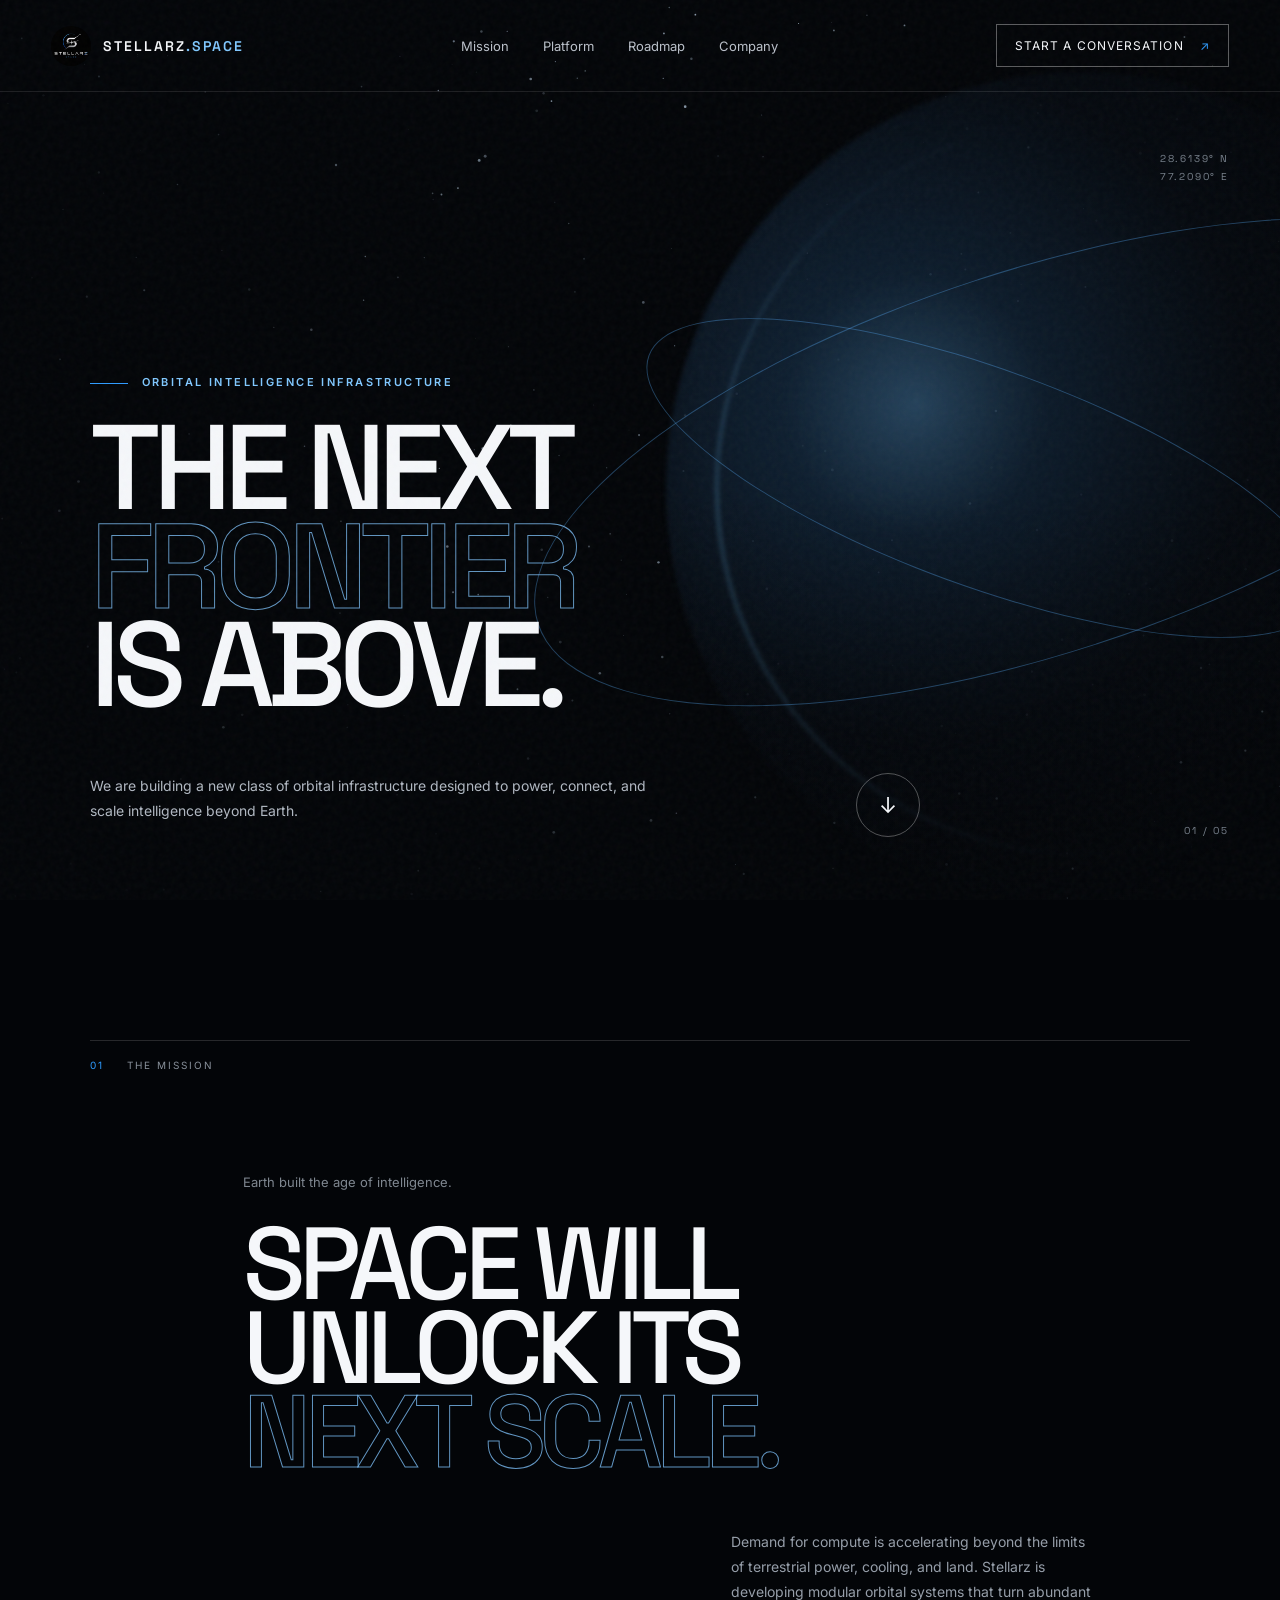
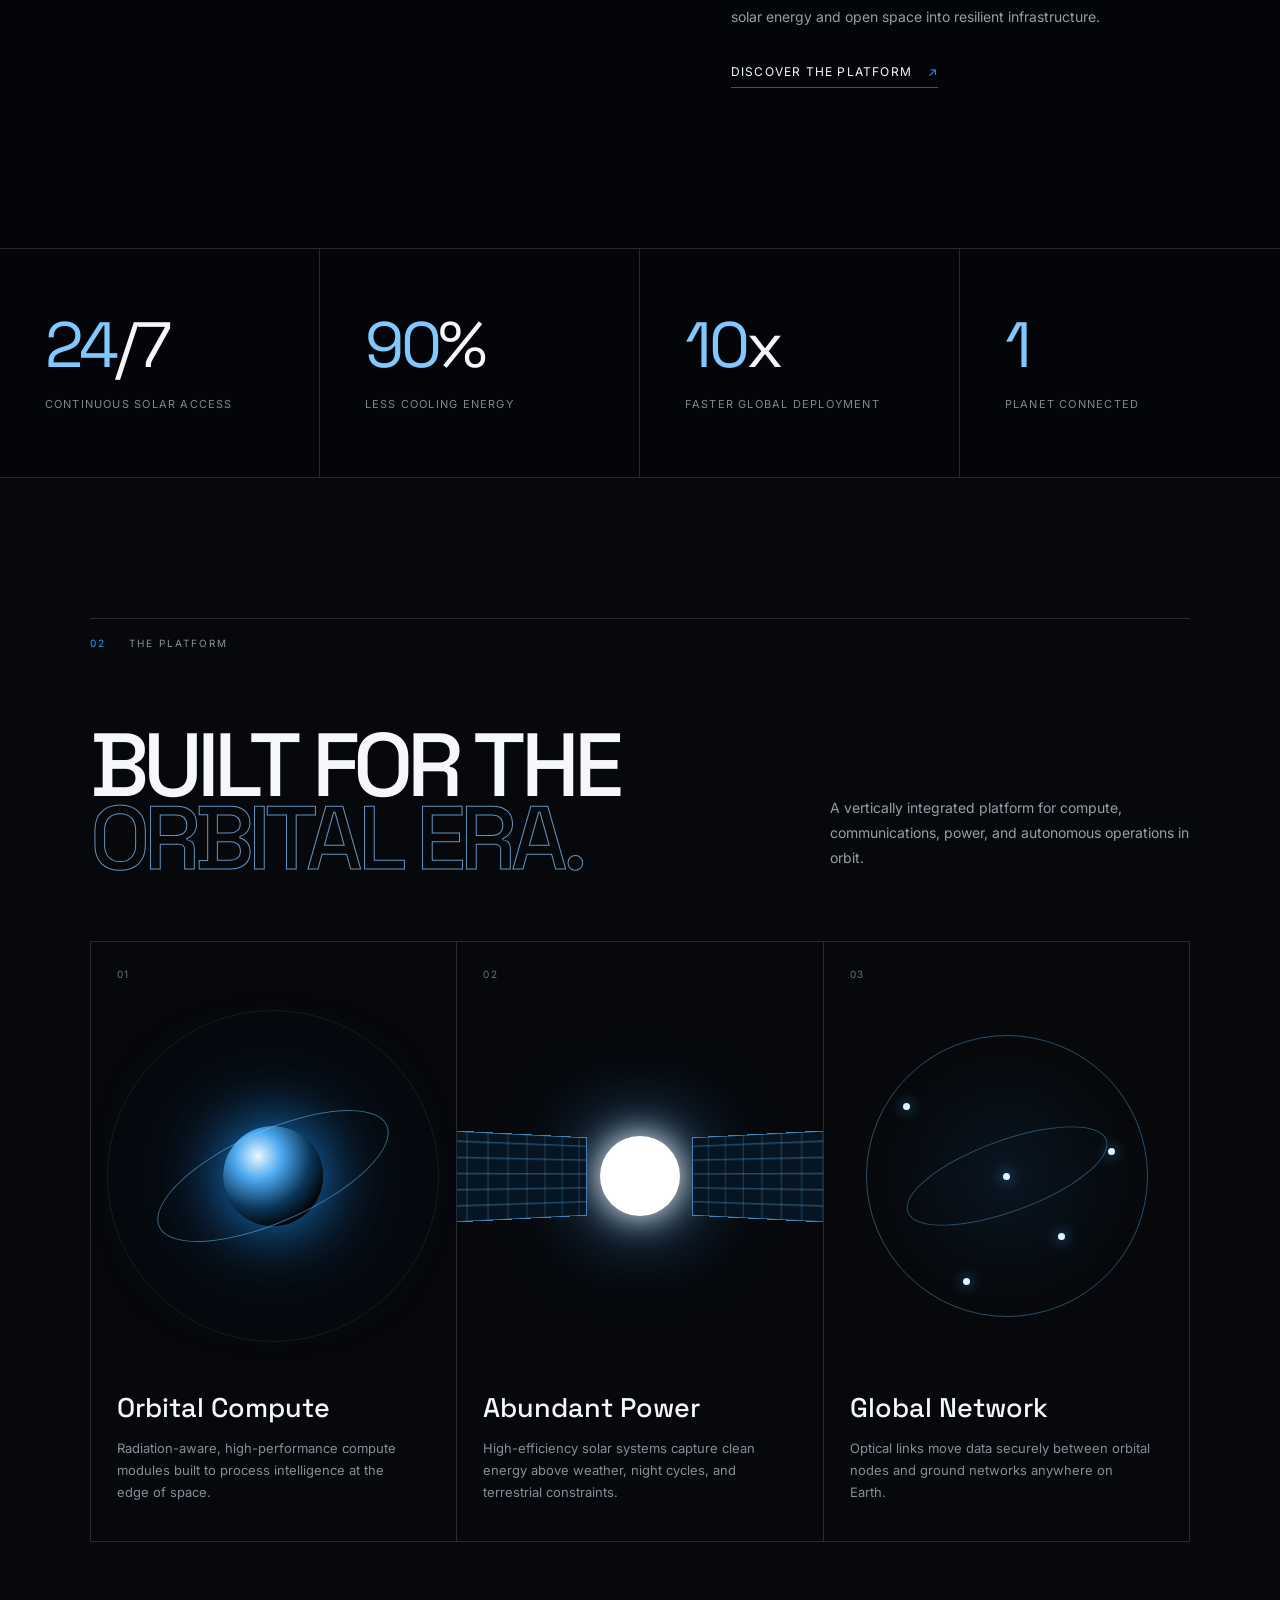
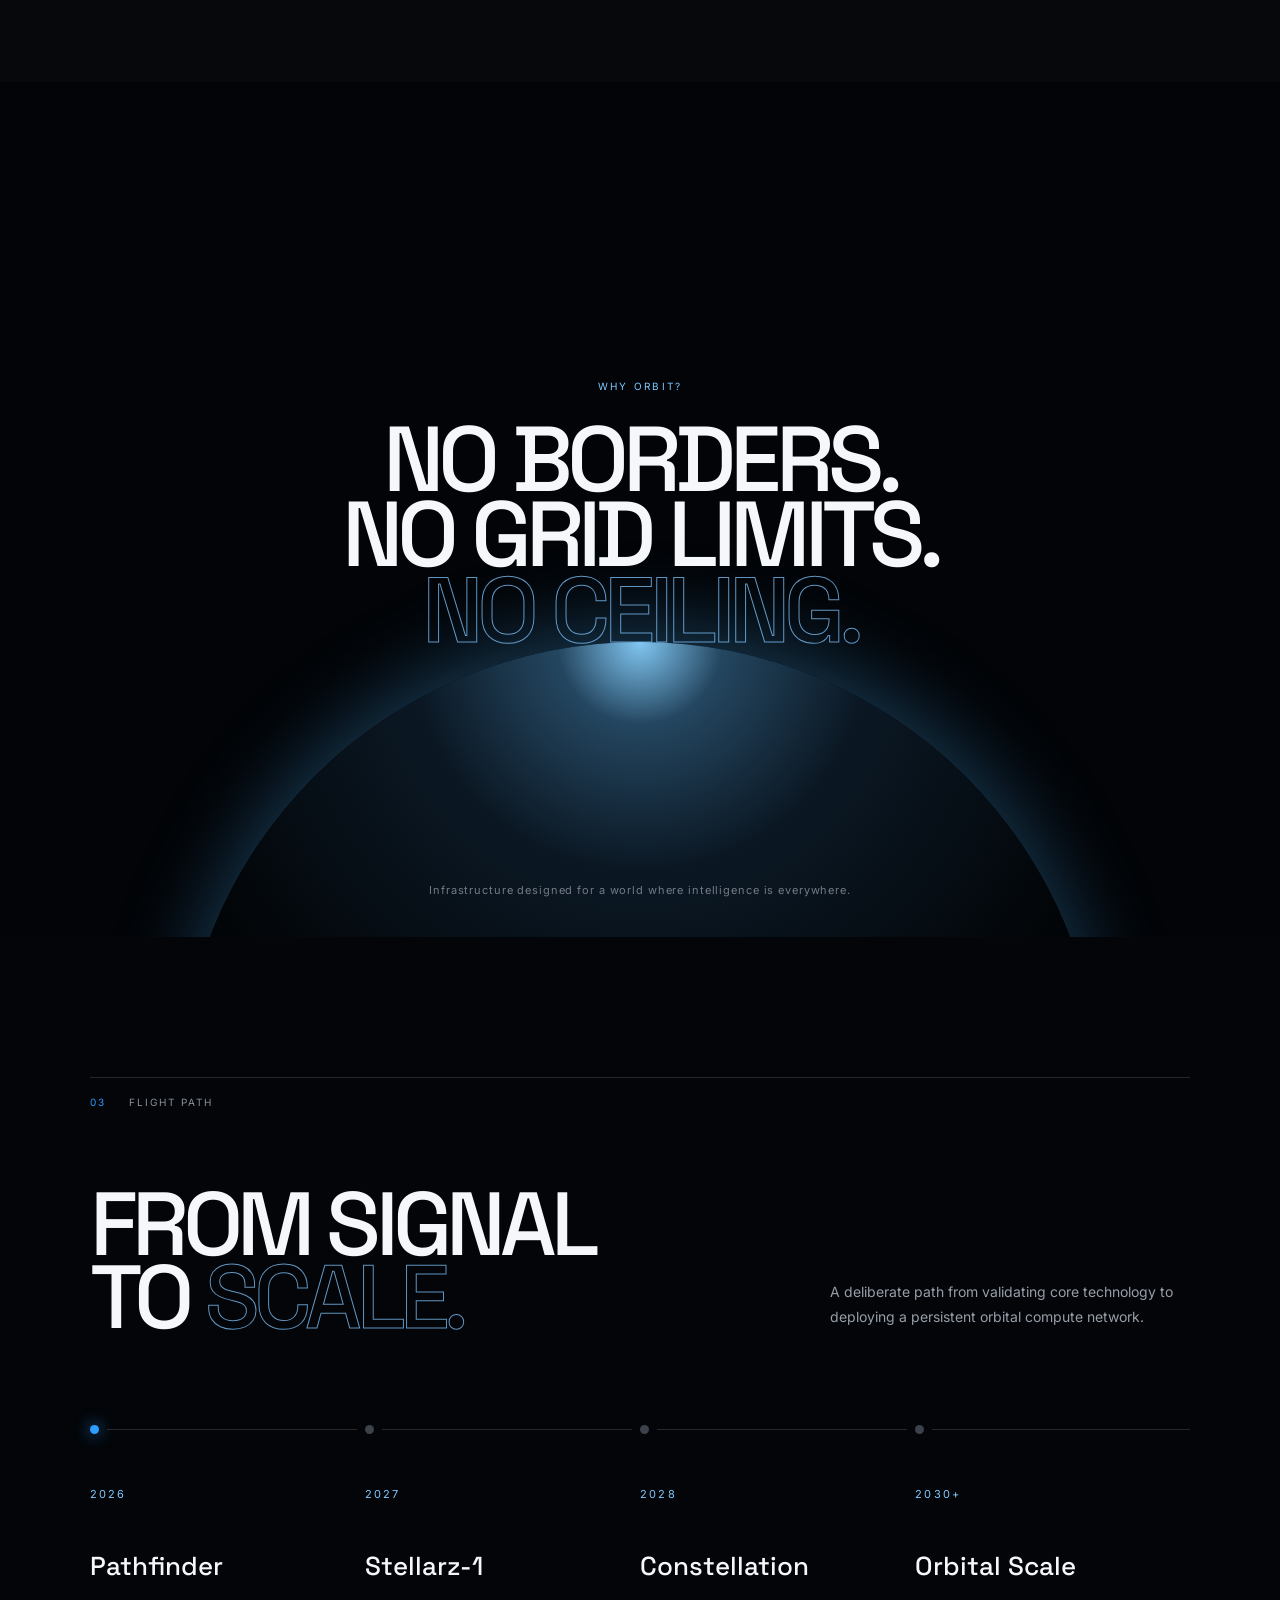
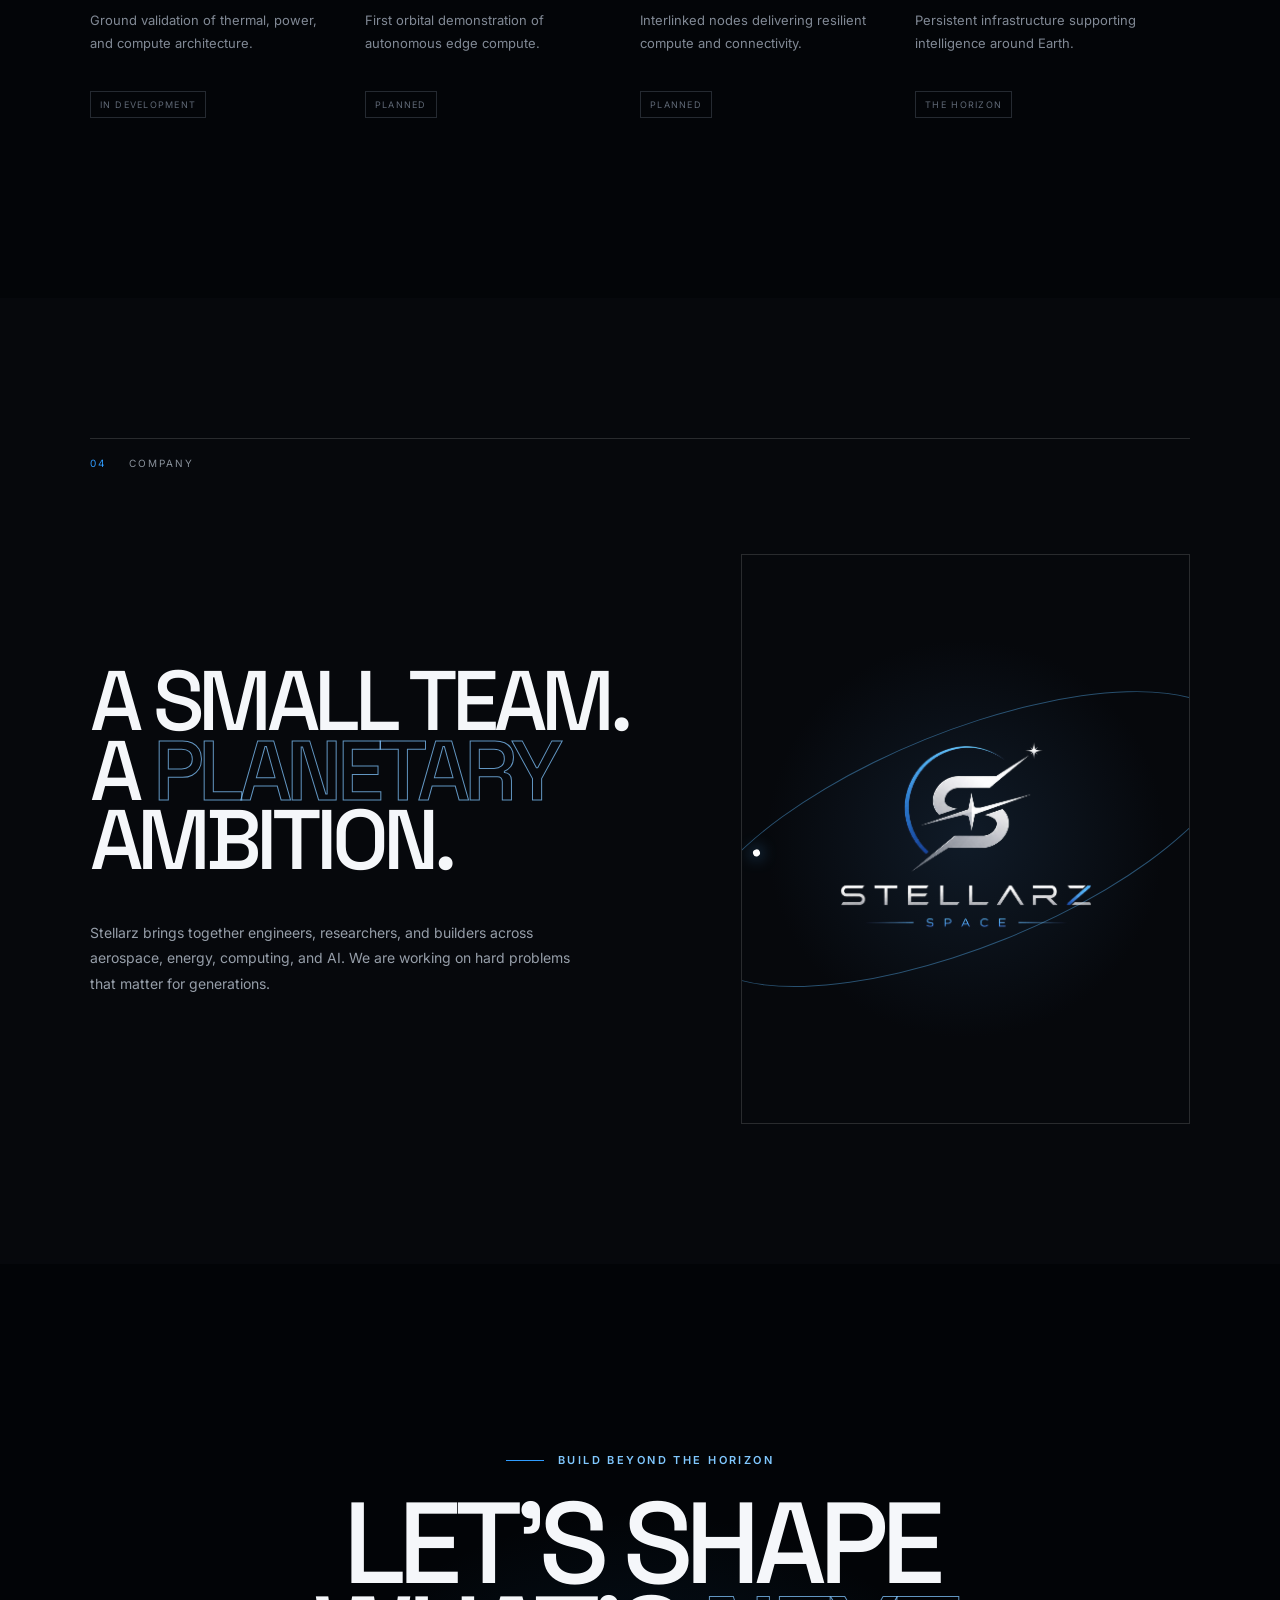
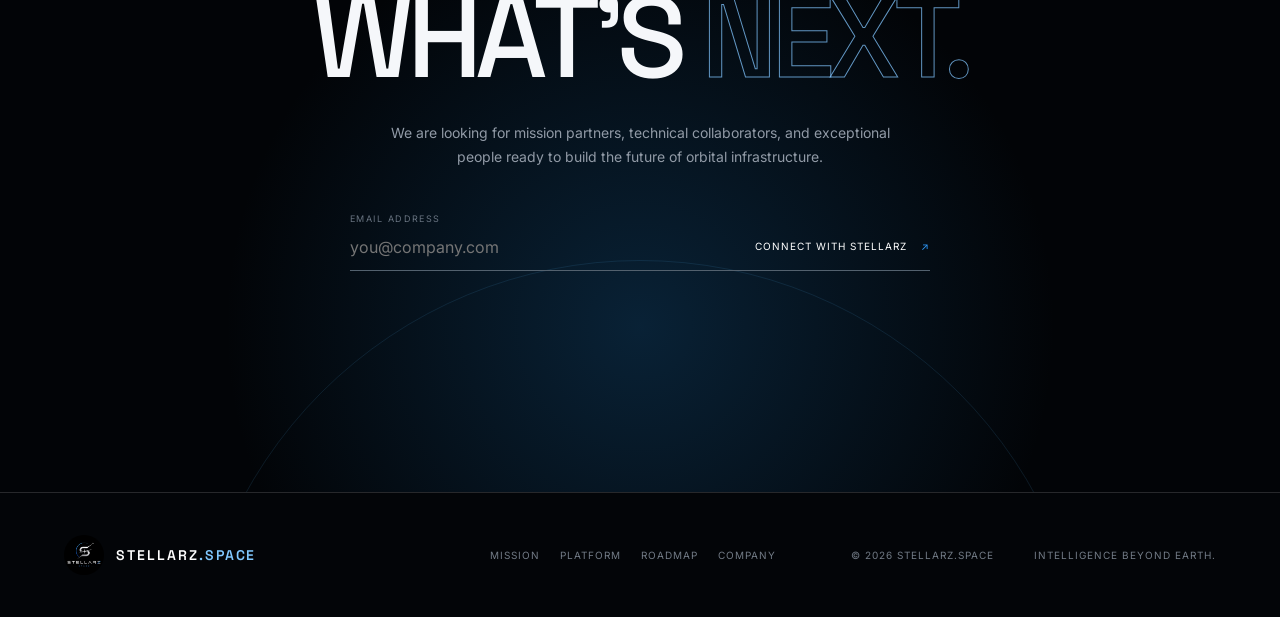
==== index.html @ db245499 "First Commit First Commit" ====
<!DOCTYPE html>
<html lang="en">
<head>
  <meta charset="UTF-8">
  <meta name="viewport" content="width=device-width, initial-scale=1.0">
  <meta name="description" content="Stellarz.space is building intelligent infrastructure beyond Earth.">
  <title>Stellarz.space | Intelligence Beyond Earth</title>
  <link rel="preconnect" href="https://fonts.googleapis.com">
  <link rel="preconnect" href="https://fonts.gstatic.com" crossorigin>
  <link href="https://fonts.googleapis.com/css2?family=Inter:wght@400;500;600&family=Space+Grotesk:wght@400;500;600;700&display=swap" rel="stylesheet">
  <link rel="stylesheet" href="styles.css">
</head>
<body>
  <div class="noise"></div>
  <header class="site-header">
    <a class="brand" href="#top" aria-label="Stellarz.space home">
      <img src="assets/stellarz-logo.png" alt="">
      <span>STELLARZ<span class="brand-dot">.SPACE</span></span>
    </a>
    <nav class="desktop-nav" aria-label="Primary navigation">
      <a href="#mission">Mission</a>
      <a href="#platform">Platform</a>
      <a href="#roadmap">Roadmap</a>
      <a href="#company">Company</a>
    </nav>
    <a class="nav-cta" href="#contact">Start a conversation <span>↗</span></a>
    <button class="menu-toggle" type="button" aria-expanded="false" aria-controls="mobile-nav">
      <span></span><span></span>
      <span class="sr-only">Open menu</span>
    </button>
    <nav class="mobile-nav" id="mobile-nav" aria-label="Mobile navigation">
      <a href="#mission">Mission</a>
      <a href="#platform">Platform</a>
      <a href="#roadmap">Roadmap</a>
      <a href="#company">Company</a>
      <a href="#contact">Start a conversation</a>
    </nav>
  </header>

  <main id="top">
    <section class="hero">
      <canvas id="starfield" aria-hidden="true"></canvas>
      <div class="orbit orbit-one"></div>
      <div class="orbit orbit-two"></div>
      <div class="hero-glow"></div>
      <div class="hero-content">
        <p class="eyebrow reveal">Orbital intelligence infrastructure</p>
        <h1 class="reveal">THE NEXT<br><span>FRONTIER</span><br>IS ABOVE.</h1>
        <div class="hero-bottom reveal">
          <p>We are building a new class of orbital infrastructure designed to power, connect, and scale intelligence beyond Earth.</p>
          <a class="circle-link" href="#mission" aria-label="Explore our mission"><span>↓</span></a>
        </div>
      </div>
      <div class="hero-index">01 / 05</div>
      <div class="hero-coordinate">28.6139° N<br>77.2090° E</div>
    </section>

    <section class="manifesto section" id="mission">
      <div class="section-label reveal"><span>01</span> The mission</div>
      <div class="manifesto-copy">
        <p class="lead reveal">Earth built the age of intelligence.</p>
        <h2 class="reveal">SPACE WILL<br>UNLOCK ITS<br><span>NEXT SCALE.</span></h2>
        <div class="manifesto-detail reveal">
          <p>Demand for compute is accelerating beyond the limits of terrestrial power, cooling, and land. Stellarz is developing modular orbital systems that turn abundant solar energy and open space into resilient infrastructure.</p>
          <a class="text-link" href="#platform">Discover the platform <span>↗</span></a>
        </div>
      </div>
    </section>

    <section class="stats">
      <div class="stat reveal">
        <strong><span data-count="24">0</span>/7</strong>
        <p>Continuous solar access</p>
      </div>
      <div class="stat reveal">
        <strong><span data-count="90">0</span>%</strong>
        <p>Less cooling energy</p>
      </div>
      <div class="stat reveal">
        <strong><span data-count="10">0</span>x</strong>
        <p>Faster global deployment</p>
      </div>
      <div class="stat reveal">
        <strong><span data-count="1">0</span></strong>
        <p>Planet connected</p>
      </div>
    </section>

    <section class="platform section" id="platform">
      <div class="section-label reveal"><span>02</span> The platform</div>
      <div class="section-heading">
        <h2 class="reveal">BUILT FOR THE<br><span>ORBITAL ERA.</span></h2>
        <p class="reveal">A vertically integrated platform for compute, communications, power, and autonomous operations in orbit.</p>
      </div>
      <div class="capability-grid">
        <article class="capability-card reveal">
          <div class="card-number">01</div>
          <div class="card-visual visual-compute">
            <div class="core"></div>
            <div class="core-ring"></div>
          </div>
          <h3>Orbital Compute</h3>
          <p>Radiation-aware, high-performance compute modules built to process intelligence at the edge of space.</p>
        </article>
        <article class="capability-card reveal">
          <div class="card-number">02</div>
          <div class="card-visual visual-power">
            <div class="sun"></div>
            <div class="panel panel-one"></div>
            <div class="panel panel-two"></div>
          </div>
          <h3>Abundant Power</h3>
          <p>High-efficiency solar systems capture clean energy above weather, night cycles, and terrestrial constraints.</p>
        </article>
        <article class="capability-card reveal">
          <div class="card-number">03</div>
          <div class="card-visual visual-network">
            <span></span><span></span><span></span><span></span><span></span>
          </div>
          <h3>Global Network</h3>
          <p>Optical links move data securely between orbital nodes and ground networks anywhere on Earth.</p>
        </article>
      </div>
    </section>

    <section class="statement">
      <div class="earth"></div>
      <div class="statement-content reveal">
        <p>Why orbit?</p>
        <h2>NO BORDERS.<br>NO GRID LIMITS.<br><span>NO CEILING.</span></h2>
      </div>
      <div class="statement-note reveal">Infrastructure designed for a world where intelligence is everywhere.</div>
    </section>

    <section class="roadmap section" id="roadmap">
      <div class="section-label reveal"><span>03</span> Flight path</div>
      <div class="section-heading">
        <h2 class="reveal">FROM SIGNAL<br>TO <span>SCALE.</span></h2>
        <p class="reveal">A deliberate path from validating core technology to deploying a persistent orbital compute network.</p>
      </div>
      <div class="timeline">
        <article class="milestone complete reveal">
          <div class="timeline-dot"></div>
          <p class="year">2026</p>
          <h3>Pathfinder</h3>
          <p>Ground validation of thermal, power, and compute architecture.</p>
          <span class="status">In development</span>
        </article>
        <article class="milestone reveal">
          <div class="timeline-dot"></div>
          <p class="year">2027</p>
          <h3>Stellarz-1</h3>
          <p>First orbital demonstration of autonomous edge compute.</p>
          <span class="status">Planned</span>
        </article>
        <article class="milestone reveal">
          <div class="timeline-dot"></div>
          <p class="year">2028</p>
          <h3>Constellation</h3>
          <p>Interlinked nodes delivering resilient compute and connectivity.</p>
          <span class="status">Planned</span>
        </article>
        <article class="milestone reveal">
          <div class="timeline-dot"></div>
          <p class="year">2030+</p>
          <h3>Orbital Scale</h3>
          <p>Persistent infrastructure supporting intelligence around Earth.</p>
          <span class="status">The horizon</span>
        </article>
      </div>
    </section>

    <section class="company section" id="company">
      <div class="section-label reveal"><span>04</span> Company</div>
      <div class="company-grid">
        <div class="company-copy">
          <h2 class="reveal">A SMALL TEAM.<br>A <span>PLANETARY</span><br>AMBITION.</h2>
          <p class="reveal">Stellarz brings together engineers, researchers, and builders across aerospace, energy, computing, and AI. We are working on hard problems that matter for generations.</p>
        </div>
        <div class="company-panel reveal">
          <div class="panel-orbit"></div>
          <img src="assets/stellarz-logo.png" alt="Stellarz Space logo">
        </div>
      </div>
    </section>

    <section class="contact" id="contact">
      <div class="contact-inner">
        <p class="eyebrow reveal">Build beyond the horizon</p>
        <h2 class="reveal">LET'S SHAPE<br>WHAT'S <span>NEXT.</span></h2>
        <p class="contact-copy reveal">We are looking for mission partners, technical collaborators, and exceptional people ready to build the future of orbital infrastructure.</p>
        <form class="contact-form reveal">
          <label>
            <span>Email address</span>
            <input type="email" name="email" placeholder="you@company.com" required>
          </label>
          <button type="submit">Connect with Stellarz <span>↗</span></button>
        </form>
        <p class="form-status" role="status"></p>
      </div>
    </section>
  </main>

  <footer>
    <a class="brand footer-brand" href="#top">
      <img src="assets/stellarz-logo.png" alt="">
      <span>STELLARZ<span class="brand-dot">.SPACE</span></span>
    </a>
    <div class="footer-links">
      <a href="#mission">Mission</a>
      <a href="#platform">Platform</a>
      <a href="#roadmap">Roadmap</a>
      <a href="#company">Company</a>
    </div>
    <p>© 2026 Stellarz.space</p>
    <p>Intelligence beyond Earth.</p>
  </footer>
  <script src="script.js"></script>
</body>
</html>
---- styles.css ----
:root {
  --black: #030508;
  --panel: #090c12;
  --white: #f5f7fa;
  --muted: #8b939f;
  --line: rgba(255, 255, 255, 0.14);
  --blue: #2f9cff;
  --blue-light: #80c8ff;
  --display: "Space Grotesk", sans-serif;
  --body: "Inter", sans-serif;
}

* { box-sizing: border-box; }
html { scroll-behavior: smooth; background: var(--black); }
body {
  margin: 0;
  color: var(--white);
  background: var(--black);
  font-family: var(--body);
  overflow-x: hidden;
}
a { color: inherit; text-decoration: none; }
button, input { font: inherit; }
.sr-only { position: absolute; width: 1px; height: 1px; padding: 0; margin: -1px; overflow: hidden; clip: rect(0,0,0,0); white-space: nowrap; border: 0; }
.noise {
  position: fixed;
  inset: 0;
  opacity: .04;
  z-index: 20;
  pointer-events: none;
  background-image: url("data:image/svg+xml,%3Csvg viewBox='0 0 180 180' xmlns='http://www.w3.org/2000/svg'%3E%3Cfilter id='n'%3E%3CfeTurbulence type='fractalNoise' baseFrequency='.9' numOctaves='3' stitchTiles='stitch'/%3E%3C/filter%3E%3Crect width='100%25' height='100%25' filter='url(%23n)' opacity='.9'/%3E%3C/svg%3E");
}

.site-header {
  position: absolute;
  z-index: 10;
  top: 0;
  left: 0;
  right: 0;
  height: 92px;
  padding: 0 4vw;
  display: flex;
  align-items: center;
  justify-content: space-between;
  border-bottom: 1px solid rgba(255,255,255,.1);
}
.brand { display: flex; align-items: center; gap: 12px; font-family: var(--display); font-weight: 600; letter-spacing: .14em; font-size: 14px; }
.brand img { width: 40px; height: 40px; object-fit: cover; border-radius: 50%; }
.brand-dot { color: var(--blue-light); }
.desktop-nav { display: flex; gap: 34px; }
.desktop-nav a { color: #bbc1ca; font-size: 13px; transition: color .25s; }
.desktop-nav a:hover { color: white; }
.nav-cta { border: 1px solid rgba(255,255,255,.35); padding: 13px 18px; font-size: 12px; text-transform: uppercase; letter-spacing: .09em; transition: .25s; }
.nav-cta:hover { background: var(--white); color: var(--black); }
.nav-cta span, .text-link span { color: var(--blue); margin-left: 12px; }
.menu-toggle, .mobile-nav { display: none; }

.hero { position: relative; min-height: 100vh; overflow: hidden; display: flex; align-items: flex-end; padding: 150px 7vw 7vh; }
#starfield { position: absolute; inset: 0; width: 100%; height: 100%; }
.hero::after {
  content: "";
  position: absolute;
  inset: 0;
  background: linear-gradient(90deg, rgba(3,5,8,.88) 0%, rgba(3,5,8,.15) 55%, rgba(3,5,8,.45) 100%), linear-gradient(0deg, rgba(3,5,8,.75), transparent 45%);
}
.hero-glow { position: absolute; width: 65vw; height: 65vw; right: -17vw; top: 8vh; border-radius: 50%; background: radial-gradient(circle at 30% 40%, #38658a 0, #142b42 17%, #080e16 44%, transparent 70%); filter: blur(2px); opacity: .85; }
.hero-glow::before { content: ""; position: absolute; inset: 6%; border-radius: 50%; border-left: 2px solid rgba(117,197,255,.65); transform: rotate(-20deg); filter: blur(1px); }
.orbit { position: absolute; border: 1px solid rgba(90,177,255,.34); border-radius: 50%; z-index: 1; }
.orbit-one { width: 82vw; height: 30vw; right: -22vw; top: 30vh; transform: rotate(-18deg); }
.orbit-two { width: 56vw; height: 17vw; right: -5vw; top: 41vh; transform: rotate(20deg); }
.hero-content { position: relative; z-index: 2; width: 100%; }
.eyebrow { color: var(--blue-light); text-transform: uppercase; letter-spacing: .22em; font-size: 11px; font-weight: 600; }
.eyebrow::before { content: ""; display: inline-block; width: 38px; height: 1px; background: var(--blue); vertical-align: middle; margin-right: 14px; }
.hero h1, .section h2, .statement h2, .contact h2 { font-family: var(--display); font-size: clamp(62px, 9.4vw, 150px); line-height: .82; letter-spacing: -.065em; margin: 30px 0 0; font-weight: 500; }
.hero h1 span, .section h2 span, .statement h2 span, .contact h2 span { color: transparent; -webkit-text-stroke: 1px rgba(130,198,255,.75); }
.hero-bottom { display: flex; align-items: flex-end; justify-content: space-between; max-width: 830px; margin-top: 45px; }
.hero-bottom p { width: min(560px, 65vw); color: #b1b8c2; line-height: 1.75; font-size: 14px; }
.circle-link { width: 64px; height: 64px; border-radius: 50%; display: grid; place-items: center; border: 1px solid rgba(255,255,255,.3); font-size: 22px; transition: .25s; }
.circle-link:hover { border-color: var(--blue); color: var(--blue); transform: translateY(4px); }
.hero-index, .hero-coordinate { position: absolute; z-index: 2; color: #78818c; font-family: var(--display); font-size: 10px; letter-spacing: .18em; }
.hero-index { right: 4vw; bottom: 7vh; }
.hero-coordinate { right: 4vw; top: 150px; line-height: 1.8; text-align: right; }

.section { padding: 140px 7vw; }
.section-label { text-transform: uppercase; font-size: 10px; letter-spacing: .2em; color: #89919b; border-top: 1px solid var(--line); padding-top: 18px; }
.section-label span { color: var(--blue); margin-right: 18px; }
.manifesto { min-height: 100vh; }
.manifesto-copy { padding: 90px 0 20px 12vw; position: relative; }
.manifesto-copy .lead { color: #7f8790; font-size: 13px; margin-bottom: 32px; }
.manifesto h2 { font-size: clamp(58px, 8vw, 126px); }
.manifesto-detail { width: 370px; margin: 55px 7vw 0 auto; }
.manifesto-detail p, .section-heading p, .company-copy > p { color: #969ea9; line-height: 1.8; font-size: 14px; }
.text-link { display: inline-block; margin-top: 20px; padding-bottom: 8px; border-bottom: 1px solid rgba(255,255,255,.3); font-size: 12px; text-transform: uppercase; letter-spacing: .1em; }

.stats { display: grid; grid-template-columns: repeat(4, 1fr); border-top: 1px solid var(--line); border-bottom: 1px solid var(--line); }
.stat { padding: 55px 3.5vw; border-right: 1px solid var(--line); }
.stat:last-child { border: 0; }
.stat strong { font-family: var(--display); display: block; font-size: clamp(36px, 5vw, 72px); font-weight: 400; letter-spacing: -.05em; }
.stat strong span { color: var(--blue-light); }
.stat p { color: #7f8790; font-size: 11px; text-transform: uppercase; letter-spacing: .11em; }

.platform { background: #06080c; }
.section-heading { display: flex; justify-content: space-between; align-items: flex-end; padding: 80px 0 65px; }
.section-heading h2 { font-size: clamp(55px, 7vw, 112px); margin: 0; }
.section-heading > p { max-width: 360px; margin: 0 0 5px; }
.capability-grid { display: grid; grid-template-columns: repeat(3, 1fr); border-top: 1px solid var(--line); border-left: 1px solid var(--line); }
.capability-card { min-height: 600px; padding: 26px; border-right: 1px solid var(--line); border-bottom: 1px solid var(--line); position: relative; overflow: hidden; }
.card-number { color: #68717d; font-size: 10px; letter-spacing: .17em; }
.capability-card h3 { font-family: var(--display); font-size: 27px; font-weight: 500; margin: 0 0 16px; position: absolute; bottom: 100px; }
.capability-card > p { color: #858e9a; font-size: 13px; line-height: 1.7; position: absolute; bottom: 24px; max-width: 300px; }
.card-visual { position: absolute; inset: 50px 0 180px; display: grid; place-items: center; }
.core { width: 100px; height: 100px; background: radial-gradient(circle at 35% 30%, #eaf7ff, #4ca8ef 25%, #0b3658 55%, #02070b 75%); border-radius: 50%; box-shadow: 0 0 60px #1686df, 0 0 140px rgba(47,156,255,.4); }
.core-ring { position: absolute; width: 250px; height: 92px; border: 1px solid rgba(116,197,255,.5); border-radius: 50%; transform: rotate(-24deg); }
.visual-compute::after { content: ""; position: absolute; width: 330px; height: 330px; border: 1px solid rgba(255,255,255,.07); border-radius: 50%; }
.sun { width: 80px; height: 80px; border-radius: 50%; background: white; box-shadow: 0 0 35px #fff, 0 0 90px #48a9ff; }
.panel { position: absolute; width: 150px; height: 85px; border: 1px solid #4086bd; background: repeating-linear-gradient(90deg, transparent 0 18px, rgba(91,180,246,.2) 19px 20px), repeating-linear-gradient(0deg, #071522 0 13px, #224a68 14px 15px); }
.panel-one { margin-left: -235px; transform: perspective(300px) rotateY(20deg); }
.panel-two { margin-left: 235px; transform: perspective(300px) rotateY(-20deg); }
.visual-network { background: radial-gradient(circle, rgba(30,119,183,.12), transparent 50%); }
.visual-network::before, .visual-network::after { content: ""; position: absolute; border: 1px solid rgba(100,190,255,.38); border-radius: 50%; }
.visual-network::before { width: 280px; height: 280px; }
.visual-network::after { width: 210px; height: 70px; transform: rotate(-20deg); }
.visual-network span { position: absolute; width: 7px; height: 7px; border-radius: 50%; background: #dff5ff; box-shadow: 0 0 14px #4db4ff; }
.visual-network span:nth-child(1) { transform: translate(-100px,-70px); }
.visual-network span:nth-child(2) { transform: translate(105px,-25px); }
.visual-network span:nth-child(3) { transform: translate(-40px,105px); }
.visual-network span:nth-child(4) { transform: translate(55px,60px); }

.statement { min-height: 95vh; position: relative; overflow: hidden; display: flex; align-items: center; justify-content: center; text-align: center; background: #020407; }
.earth { position: absolute; width: 72vw; height: 72vw; border-radius: 50%; bottom: -49vw; background: radial-gradient(circle at 50% 0%, #81c7f2 0, #244660 8%, #0b1824 22%, #020508 48%); box-shadow: 0 -15px 80px rgba(65,157,224,.35); }
.statement-content { position: relative; z-index: 1; }
.statement-content > p { text-transform: uppercase; letter-spacing: .23em; font-size: 10px; color: var(--blue-light); }
.statement h2 { font-size: clamp(50px, 7.2vw, 112px); }
.statement-note { position: absolute; bottom: 40px; z-index: 2; color: #727b87; font-size: 11px; letter-spacing: .08em; }

.roadmap .timeline { display: grid; grid-template-columns: repeat(4, 1fr); margin-top: 30px; border-top: 1px solid var(--line); }
.milestone { padding: 46px 30px 40px 0; position: relative; min-height: 300px; }
.timeline-dot { width: 9px; height: 9px; background: #3b424b; border-radius: 50%; position: absolute; top: -5px; box-shadow: 0 0 0 8px var(--black); }
.milestone.complete .timeline-dot { background: var(--blue); box-shadow: 0 0 16px var(--blue), 0 0 0 8px var(--black); }
.year { color: var(--blue-light); font-size: 11px; letter-spacing: .2em; }
.milestone h3 { font-family: var(--display); font-size: 26px; font-weight: 500; margin-top: 48px; }
.milestone > p:not(.year) { color: #818995; line-height: 1.7; font-size: 13px; max-width: 240px; }
.status { display: inline-block; margin-top: 24px; text-transform: uppercase; letter-spacing: .14em; font-size: 9px; color: #606976; border: 1px solid #252a31; padding: 7px 9px; }

.company { background: #06080c; }
.company-grid { display: grid; grid-template-columns: 1.1fr .9fr; gap: 8vw; padding-top: 85px; align-items: center; }
.company-copy h2 { font-size: clamp(50px, 6.6vw, 104px); margin: 0; }
.company-copy > p { max-width: 480px; margin-top: 45px; }
.company-panel { height: 570px; border: 1px solid var(--line); position: relative; display: grid; place-items: center; overflow: hidden; background: radial-gradient(circle, #101b28, #06080c 55%); }
.company-panel img { width: 68%; border-radius: 50%; position: relative; z-index: 1; mix-blend-mode: screen; }
.panel-orbit { position: absolute; width: 130%; height: 38%; border: 1px solid rgba(83,169,232,.45); border-radius: 50%; transform: rotate(-22deg); }
.panel-orbit::after { content: ""; position: absolute; width: 7px; height: 7px; border-radius: 50%; background: white; box-shadow: 0 0 16px #4caeff; left: 15%; top: 18%; }

.contact { min-height: 92vh; display: grid; place-items: center; text-align: center; padding: 100px 5vw; position: relative; overflow: hidden; background: radial-gradient(circle at 50% 80%, rgba(19,78,124,.4), transparent 45%), #020407; }
.contact::before { content: ""; position: absolute; width: 900px; height: 900px; border: 1px solid rgba(70,154,214,.14); border-radius: 50%; bottom: -670px; }
.contact-inner { position: relative; z-index: 1; max-width: 1000px; width: 100%; }
.contact h2 { font-size: clamp(60px, 9vw, 140px); }
.contact-copy { max-width: 540px; margin: 35px auto; color: #919aa6; line-height: 1.7; font-size: 14px; }
.contact-form { display: flex; max-width: 580px; margin: 45px auto 0; border-bottom: 1px solid #53616e; align-items: flex-end; }
.contact-form label { flex: 1; text-align: left; }
.contact-form label span { display: block; text-transform: uppercase; font-size: 9px; letter-spacing: .16em; color: #697481; }
.contact-form input { width: 100%; background: transparent; color: white; border: 0; outline: 0; padding: 13px 0; }
.contact-form button { background: transparent; color: white; border: 0; padding: 18px 0 18px 25px; text-transform: uppercase; font-size: 10px; letter-spacing: .1em; cursor: pointer; }
.contact-form button span { color: var(--blue); margin-left: 10px; }
.form-status { font-size: 12px; color: var(--blue-light); min-height: 18px; }

footer { padding: 42px 5vw; display: grid; grid-template-columns: 1.2fr 1fr auto auto; gap: 40px; align-items: center; border-top: 1px solid var(--line); color: #727b86; font-size: 10px; text-transform: uppercase; letter-spacing: .1em; }
.footer-brand { color: white; }
.footer-links { display: flex; gap: 20px; }

.reveal { opacity: 0; transform: translateY(28px); transition: opacity .8s ease, transform .8s ease; }
.reveal.visible { opacity: 1; transform: translateY(0); }

@media (max-width: 900px) {
  .desktop-nav, .nav-cta { display: none; }
  .menu-toggle { display: block; width: 44px; height: 44px; background: none; border: 0; position: relative; z-index: 12; }
  .menu-toggle span:not(.sr-only) { display: block; height: 1px; background: white; width: 24px; margin: 7px auto; transition: .25s; }
  .menu-toggle.open span:first-child { transform: translateY(4px) rotate(45deg); }
  .menu-toggle.open span:nth-child(2) { transform: translateY(-4px) rotate(-45deg); }
  .mobile-nav { position: fixed; display: flex; flex-direction: column; inset: 0; background: rgba(3,5,8,.97); z-index: 11; padding: 130px 8vw; gap: 30px; font-family: var(--display); font-size: 32px; transform: translateY(-105%); transition: transform .4s ease; }
  .mobile-nav.open { transform: translateY(0); }
  .hero-glow { width: 105vw; height: 105vw; right: -50vw; top: 20vh; }
  .hero-coordinate { display: none; }
  .manifesto-copy { padding-left: 0; }
  .stats { grid-template-columns: repeat(2, 1fr); }
  .stat:nth-child(2) { border-right: 0; }
  .stat:nth-child(-n+2) { border-bottom: 1px solid var(--line); }
  .section-heading { display: block; }
  .section-heading > p { margin-top: 35px; }
  .capability-grid { grid-template-columns: 1fr; }
  .capability-card { min-height: 550px; }
  .roadmap .timeline { grid-template-columns: repeat(2, 1fr); }
  .company-grid { grid-template-columns: 1fr; }
  footer { grid-template-columns: 1fr 1fr; }
}

@media (max-width: 600px) {
  .site-header { height: 74px; padding: 0 5vw; }
  .brand img { width: 34px; height: 34px; }
  .brand { font-size: 11px; }
  .hero { padding: 120px 6vw 8vh; }
  .hero h1 { font-size: clamp(53px, 17vw, 80px); }
  .hero-bottom { display: block; }
  .hero-bottom p { width: 100%; }
  .circle-link { margin-top: 25px; }
  .section { padding: 95px 6vw; }
  .manifesto h2, .section-heading h2, .company-copy h2 { font-size: 15vw; }
  .manifesto-detail { width: auto; margin: 45px 0 0; }
  .stats { grid-template-columns: 1fr; }
  .stat { border-right: 0; border-bottom: 1px solid var(--line); }
  .stat:nth-child(3) { border-bottom: 1px solid var(--line); }
  .capability-card { min-height: 500px; }
  .roadmap .timeline { grid-template-columns: 1fr; border-top: 0; }
  .milestone { border-top: 1px solid var(--line); min-height: 250px; }
  .company-panel { height: 420px; }
  .contact h2 { font-size: 16vw; }
  .contact-form { display: block; border: 0; }
  .contact-form label { display: block; border-bottom: 1px solid #53616e; }
  .contact-form button { width: 100%; border: 1px solid #53616e; margin-top: 20px; padding: 16px; }
  footer { grid-template-columns: 1fr; gap: 22px; }
  .footer-links { flex-wrap: wrap; }
}

@media (prefers-reduced-motion: reduce) {
  html { scroll-behavior: auto; }
  *, *::before, *::after { animation-duration: .01ms !important; animation-iteration-count: 1 !important; transition-duration: .01ms !important; }
  .reveal { opacity: 1; transform: none; }
}
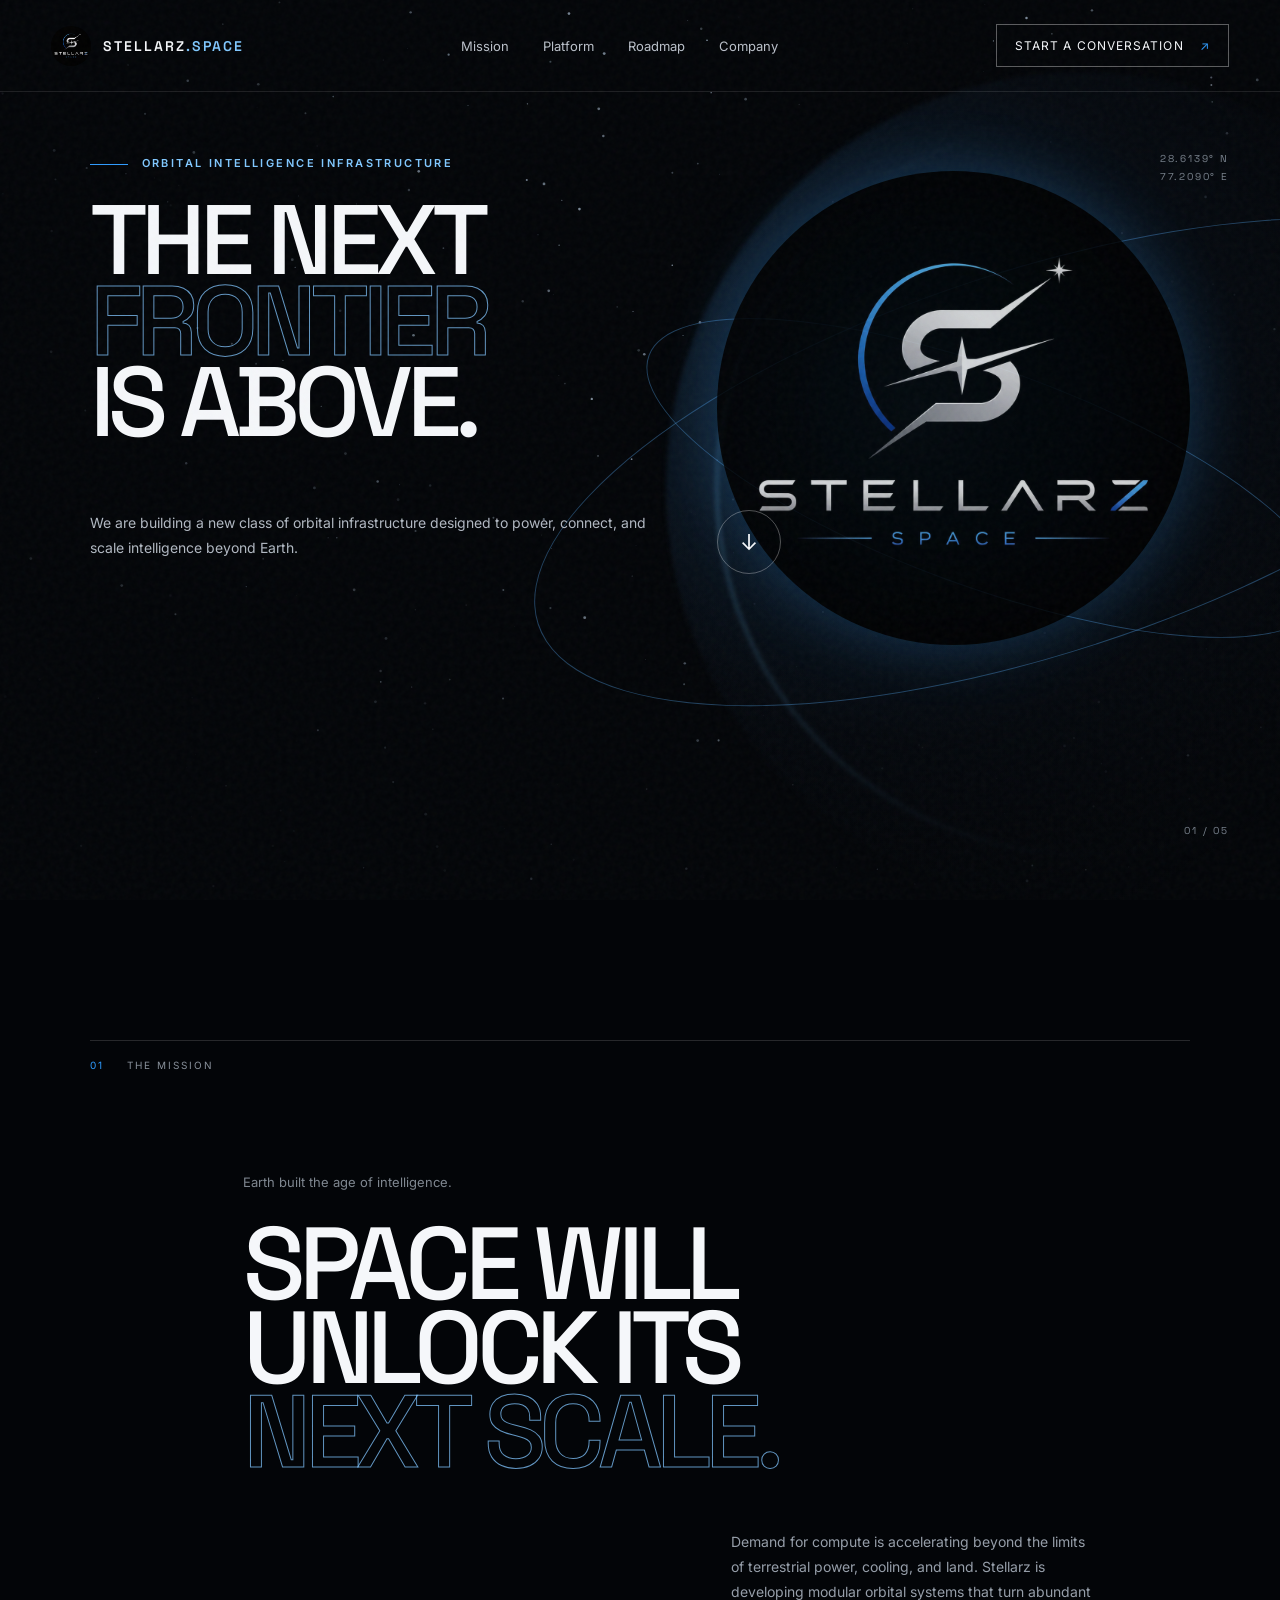
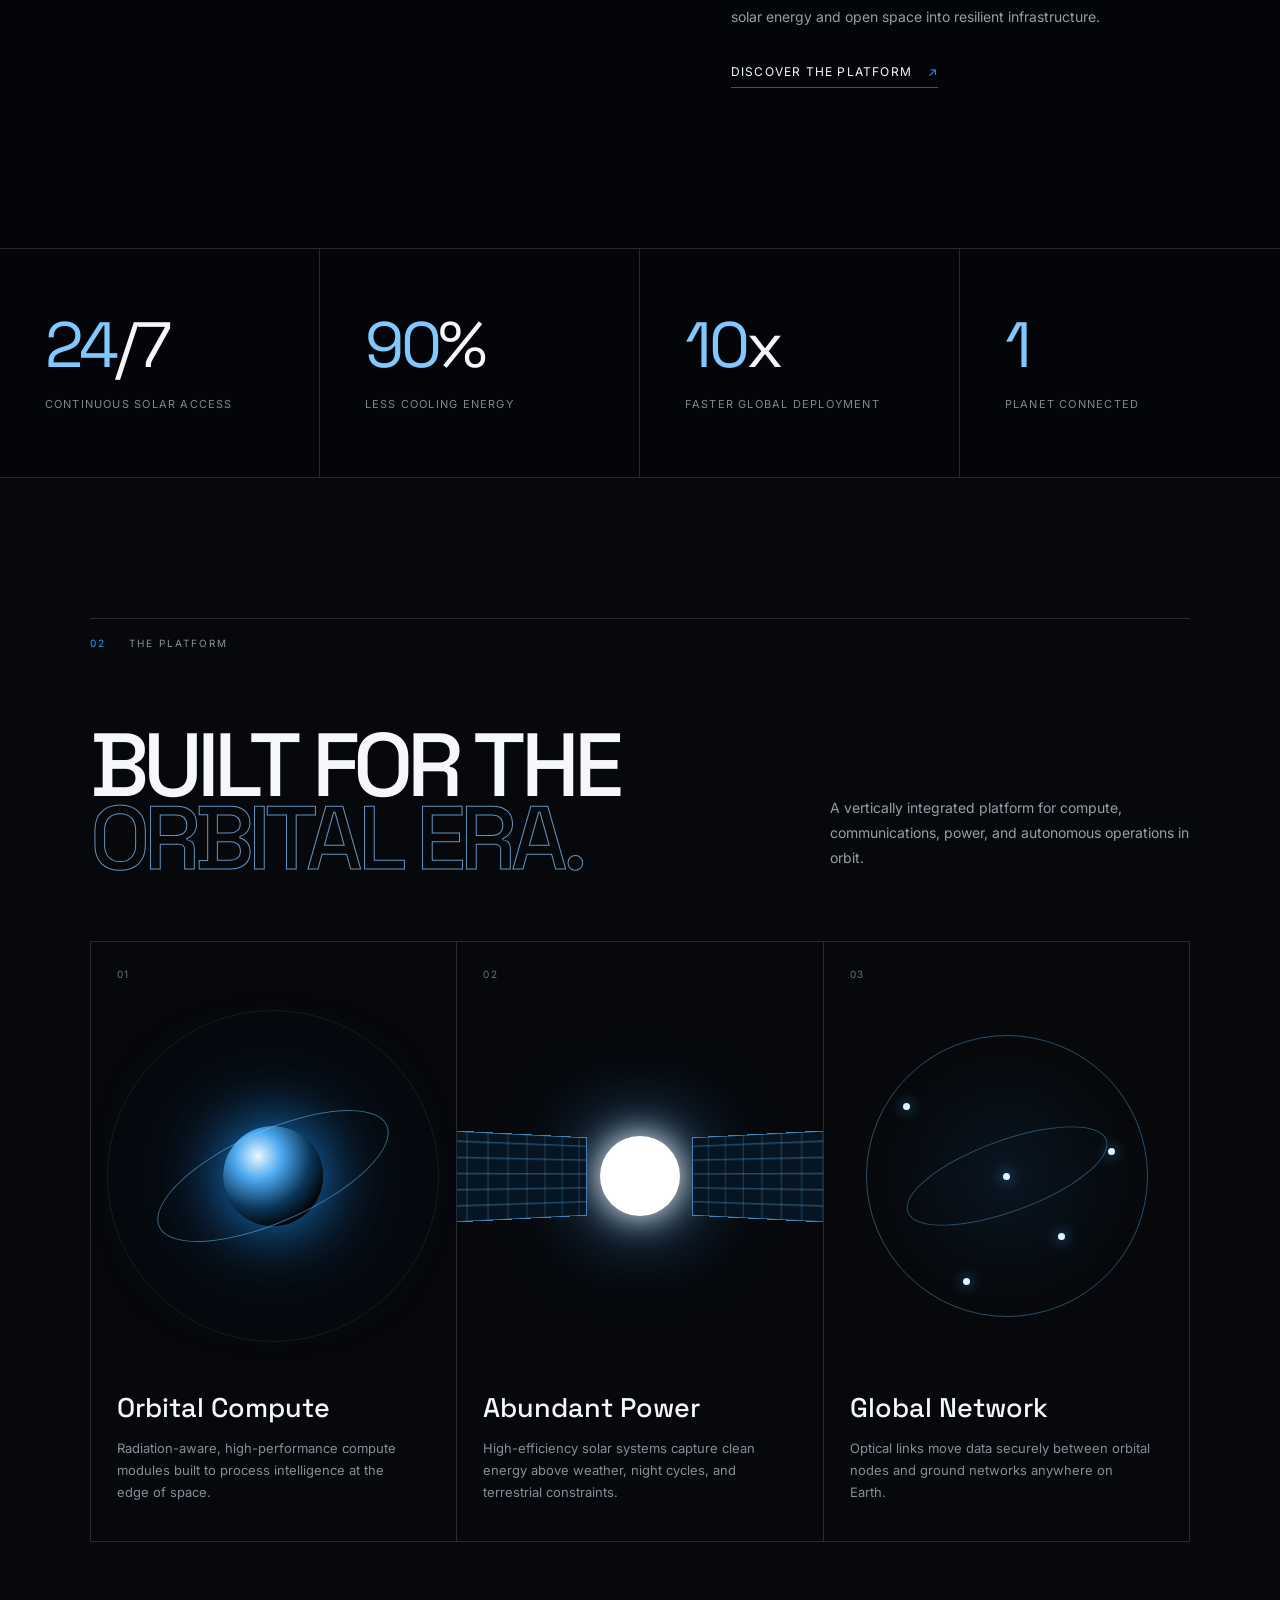
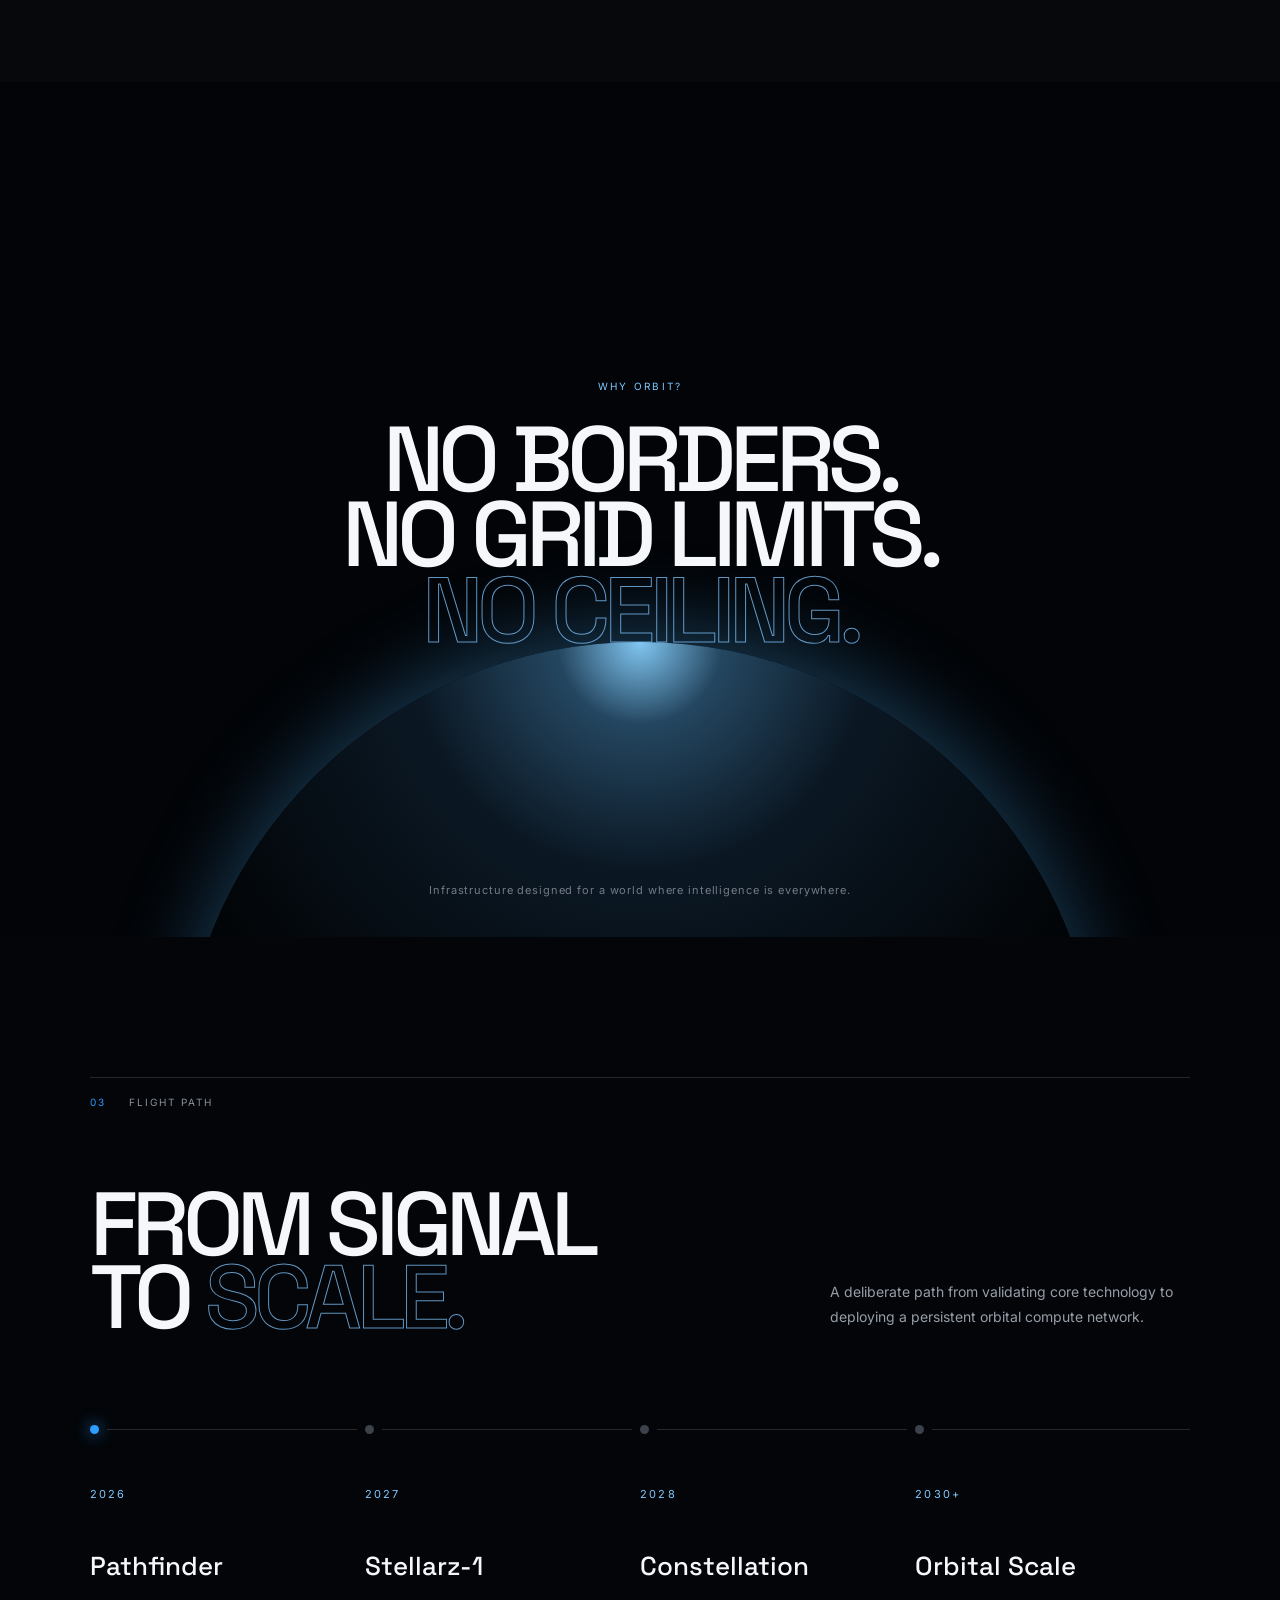
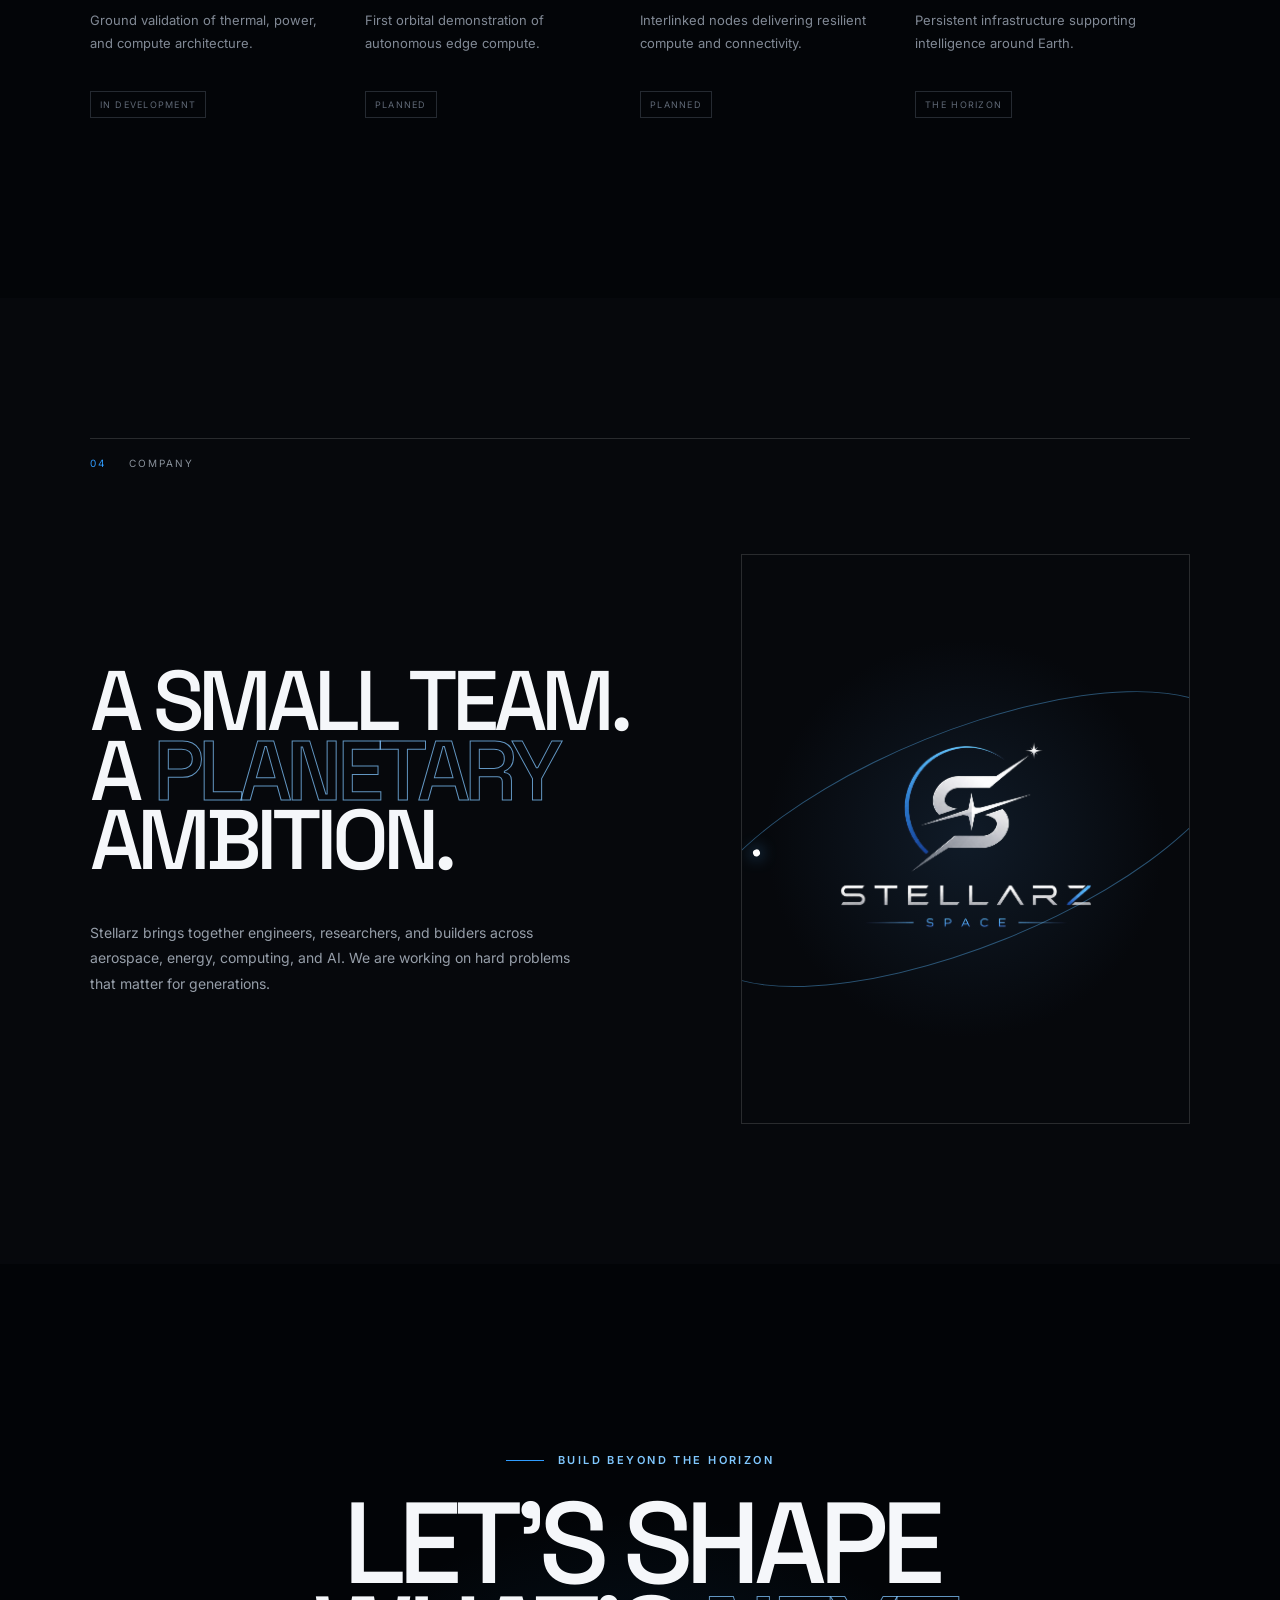
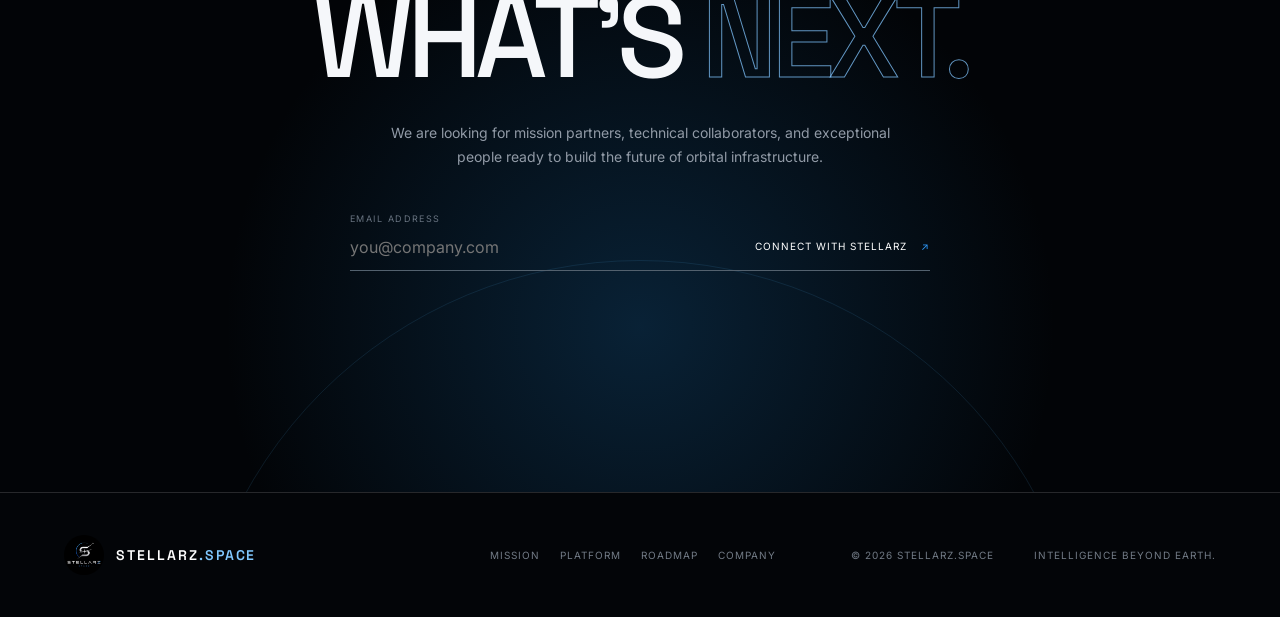
==== commit 8c093ade: "First Checkin -2 First Checkin -2" ====
--- a/index.html
+++ b/index.html
@@ -43,6 +43,9 @@
       <div class="orbit orbit-one"></div>
       <div class="orbit orbit-two"></div>
       <div class="hero-glow"></div>
+      <div class="hero-logo" aria-hidden="true">
+        <img src="assets/stellarz-logo.png" alt="">
+      </div>
       <div class="hero-content">
         <p class="eyebrow reveal">Orbital intelligence infrastructure</p>
         <h1 class="reveal">THE NEXT<br><span>FRONTIER</span><br>IS ABOVE.</h1>
--- a/styles.css
+++ b/styles.css
@@ -55,7 +55,7 @@
 .nav-cta span, .text-link span { color: var(--blue); margin-left: 12px; }
 .menu-toggle, .mobile-nav { display: none; }
 
-.hero { position: relative; min-height: 100vh; overflow: hidden; display: flex; align-items: flex-end; padding: 150px 7vw 7vh; }
+.hero { position: relative; min-height: 100vh; overflow: hidden; display: flex; align-items: flex-start; padding: 145px 7vw 7vh; }
 #starfield { position: absolute; inset: 0; width: 100%; height: 100%; }
 .hero::after {
   content: "";
@@ -65,15 +65,45 @@
 }
 .hero-glow { position: absolute; width: 65vw; height: 65vw; right: -17vw; top: 8vh; border-radius: 50%; background: radial-gradient(circle at 30% 40%, #38658a 0, #142b42 17%, #080e16 44%, transparent 70%); filter: blur(2px); opacity: .85; }
 .hero-glow::before { content: ""; position: absolute; inset: 6%; border-radius: 50%; border-left: 2px solid rgba(117,197,255,.65); transform: rotate(-20deg); filter: blur(1px); }
+.hero-logo {
+  position: absolute;
+  z-index: 2;
+  top: 19%;
+  right: 7%;
+  width: clamp(280px, 37vw, 590px);
+  aspect-ratio: 1;
+  display: grid;
+  place-items: center;
+  pointer-events: none;
+}
+.hero-logo::before {
+  content: "";
+  position: absolute;
+  inset: 12%;
+  border-radius: 50%;
+  background: rgba(0, 8, 15, .38);
+  filter: blur(35px);
+}
+.hero-logo img {
+  position: relative;
+  width: 100%;
+  height: 100%;
+  object-fit: contain;
+  border-radius: 50%;
+  mix-blend-mode: screen;
+  opacity: .82;
+  filter: drop-shadow(0 0 28px rgba(48, 157, 255, .28));
+}
 .orbit { position: absolute; border: 1px solid rgba(90,177,255,.34); border-radius: 50%; z-index: 1; }
 .orbit-one { width: 82vw; height: 30vw; right: -22vw; top: 30vh; transform: rotate(-18deg); }
 .orbit-two { width: 56vw; height: 17vw; right: -5vw; top: 41vh; transform: rotate(20deg); }
-.hero-content { position: relative; z-index: 2; width: 100%; }
+.hero-content { position: relative; z-index: 3; width: min(54vw, 820px); }
 .eyebrow { color: var(--blue-light); text-transform: uppercase; letter-spacing: .22em; font-size: 11px; font-weight: 600; }
 .eyebrow::before { content: ""; display: inline-block; width: 38px; height: 1px; background: var(--blue); vertical-align: middle; margin-right: 14px; }
 .hero h1, .section h2, .statement h2, .contact h2 { font-family: var(--display); font-size: clamp(62px, 9.4vw, 150px); line-height: .82; letter-spacing: -.065em; margin: 30px 0 0; font-weight: 500; }
+.hero h1 { font-size: clamp(62px, 7.7vw, 122px); }
 .hero h1 span, .section h2 span, .statement h2 span, .contact h2 span { color: transparent; -webkit-text-stroke: 1px rgba(130,198,255,.75); }
-.hero-bottom { display: flex; align-items: flex-end; justify-content: space-between; max-width: 830px; margin-top: 45px; }
+.hero-bottom { display: flex; align-items: flex-end; justify-content: space-between; max-width: 700px; margin-top: 55px; }
 .hero-bottom p { width: min(560px, 65vw); color: #b1b8c2; line-height: 1.75; font-size: 14px; }
 .circle-link { width: 64px; height: 64px; border-radius: 50%; display: grid; place-items: center; border: 1px solid rgba(255,255,255,.3); font-size: 22px; transition: .25s; }
 .circle-link:hover { border-color: var(--blue); color: var(--blue); transform: translateY(4px); }
@@ -180,6 +210,8 @@
   .mobile-nav { position: fixed; display: flex; flex-direction: column; inset: 0; background: rgba(3,5,8,.97); z-index: 11; padding: 130px 8vw; gap: 30px; font-family: var(--display); font-size: 32px; transform: translateY(-105%); transition: transform .4s ease; }
   .mobile-nav.open { transform: translateY(0); }
   .hero-glow { width: 105vw; height: 105vw; right: -50vw; top: 20vh; }
+  .hero-logo { top: 25%; right: -8%; width: min(56vw, 450px); opacity: .52; }
+  .hero-content { width: min(72vw, 650px); }
   .hero-coordinate { display: none; }
   .manifesto-copy { padding-left: 0; }
   .stats { grid-template-columns: repeat(2, 1fr); }
@@ -199,6 +231,8 @@
   .brand img { width: 34px; height: 34px; }
   .brand { font-size: 11px; }
   .hero { padding: 120px 6vw 8vh; }
+  .hero-content { width: 100%; }
+  .hero-logo { top: 23%; right: -20%; width: 78vw; opacity: .3; }
   .hero h1 { font-size: clamp(53px, 17vw, 80px); }
   .hero-bottom { display: block; }
   .hero-bottom p { width: 100%; }
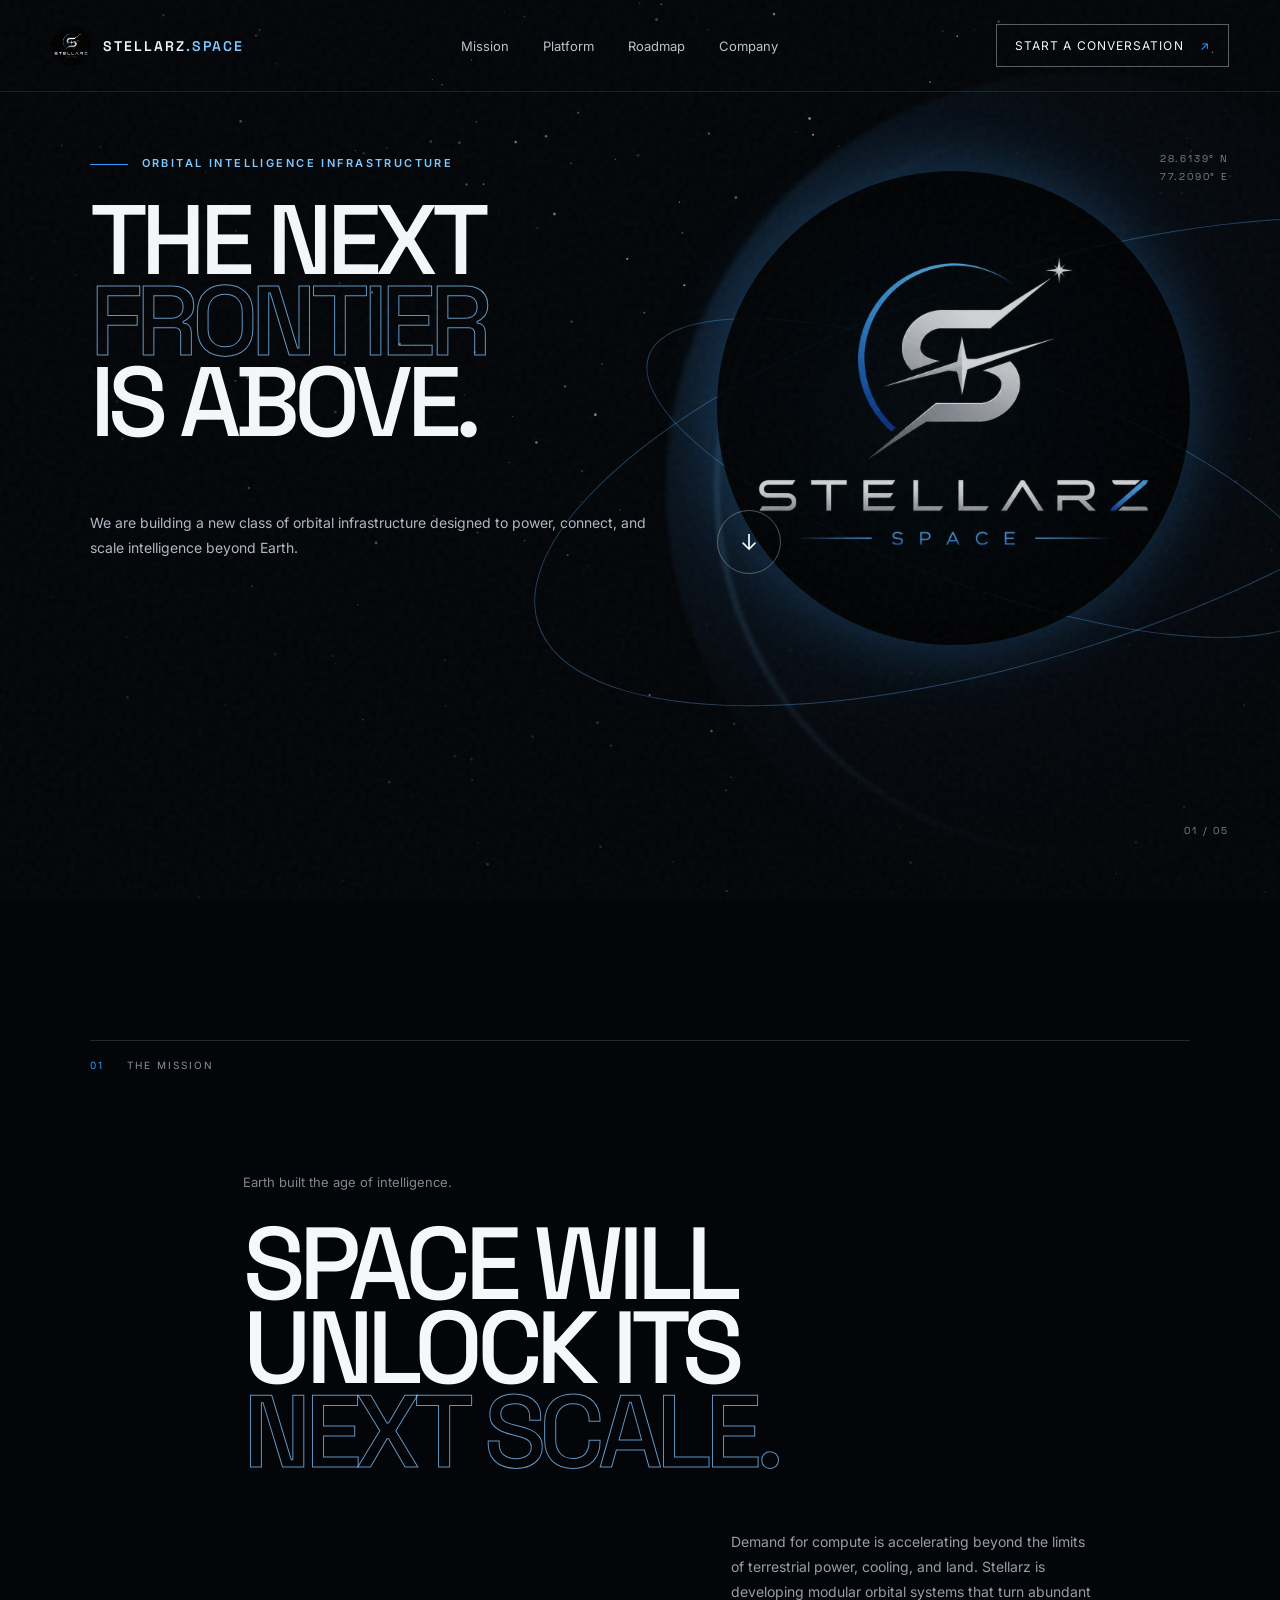
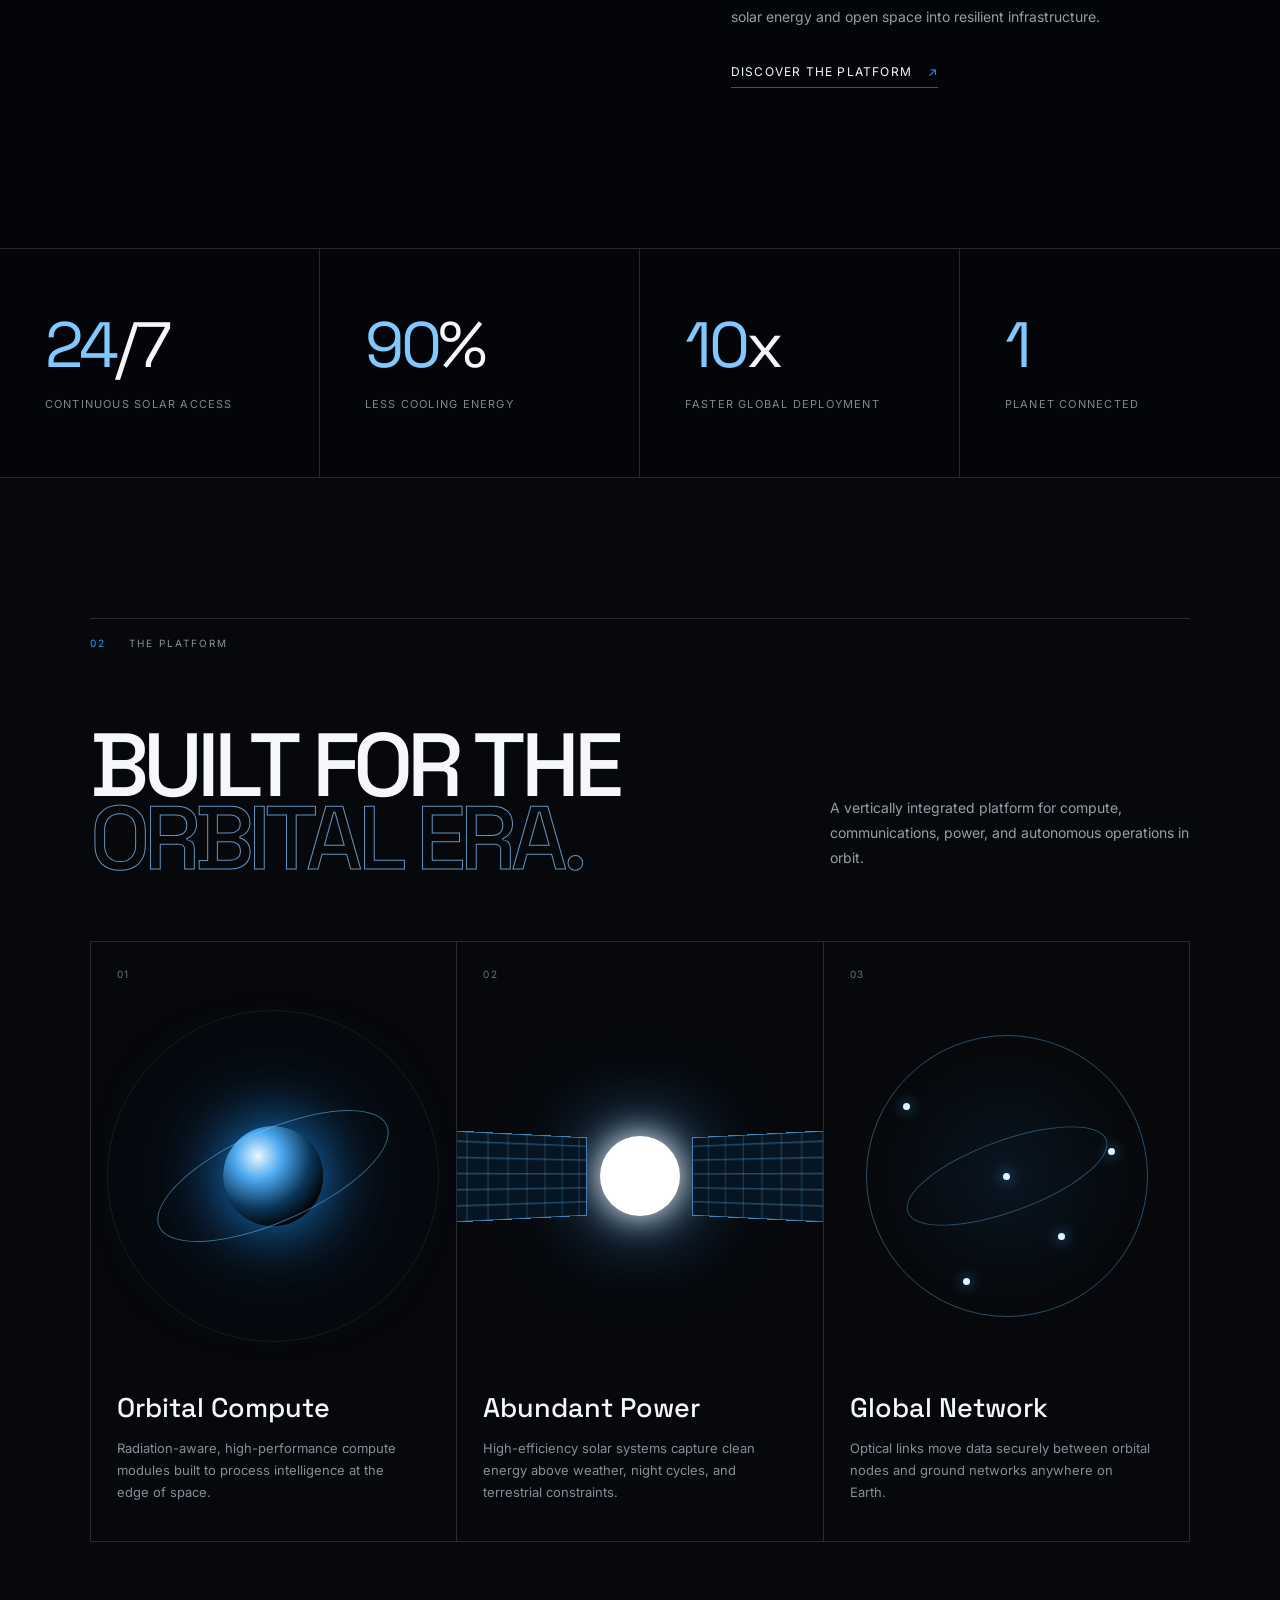
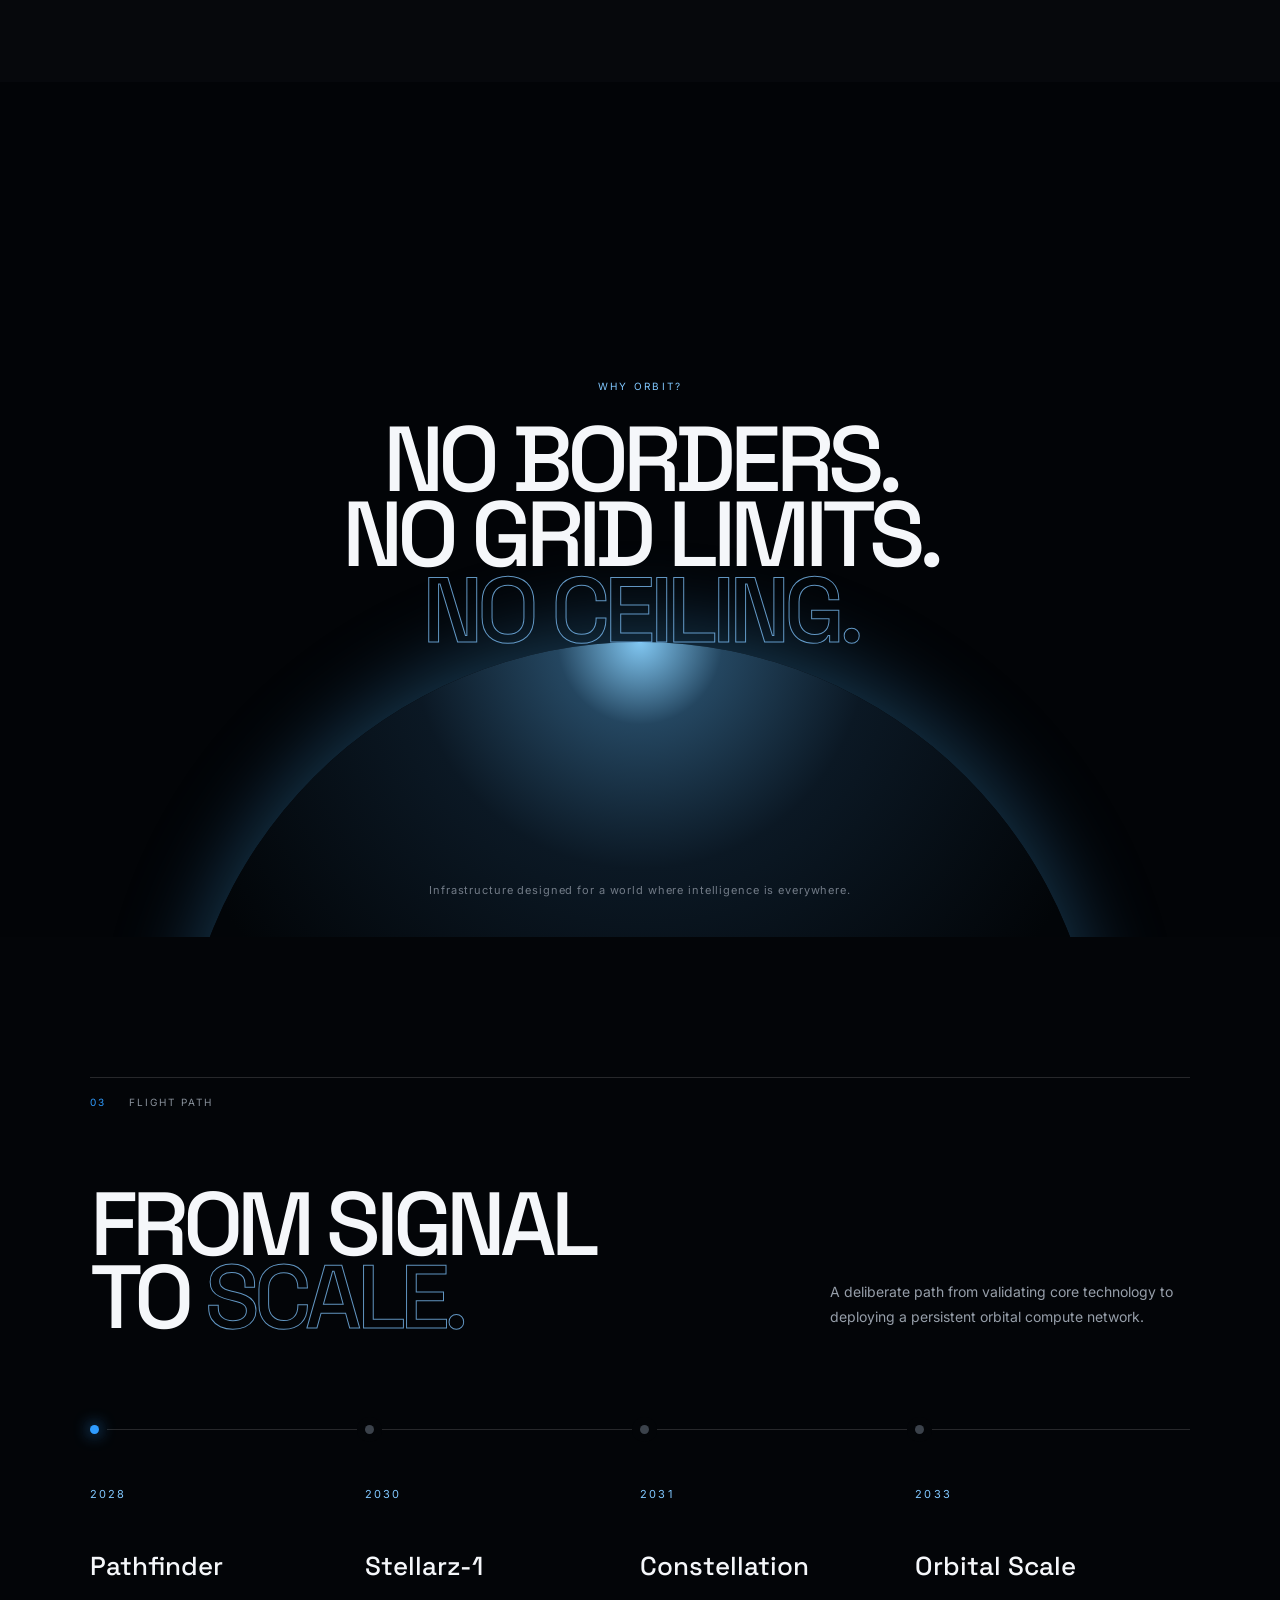
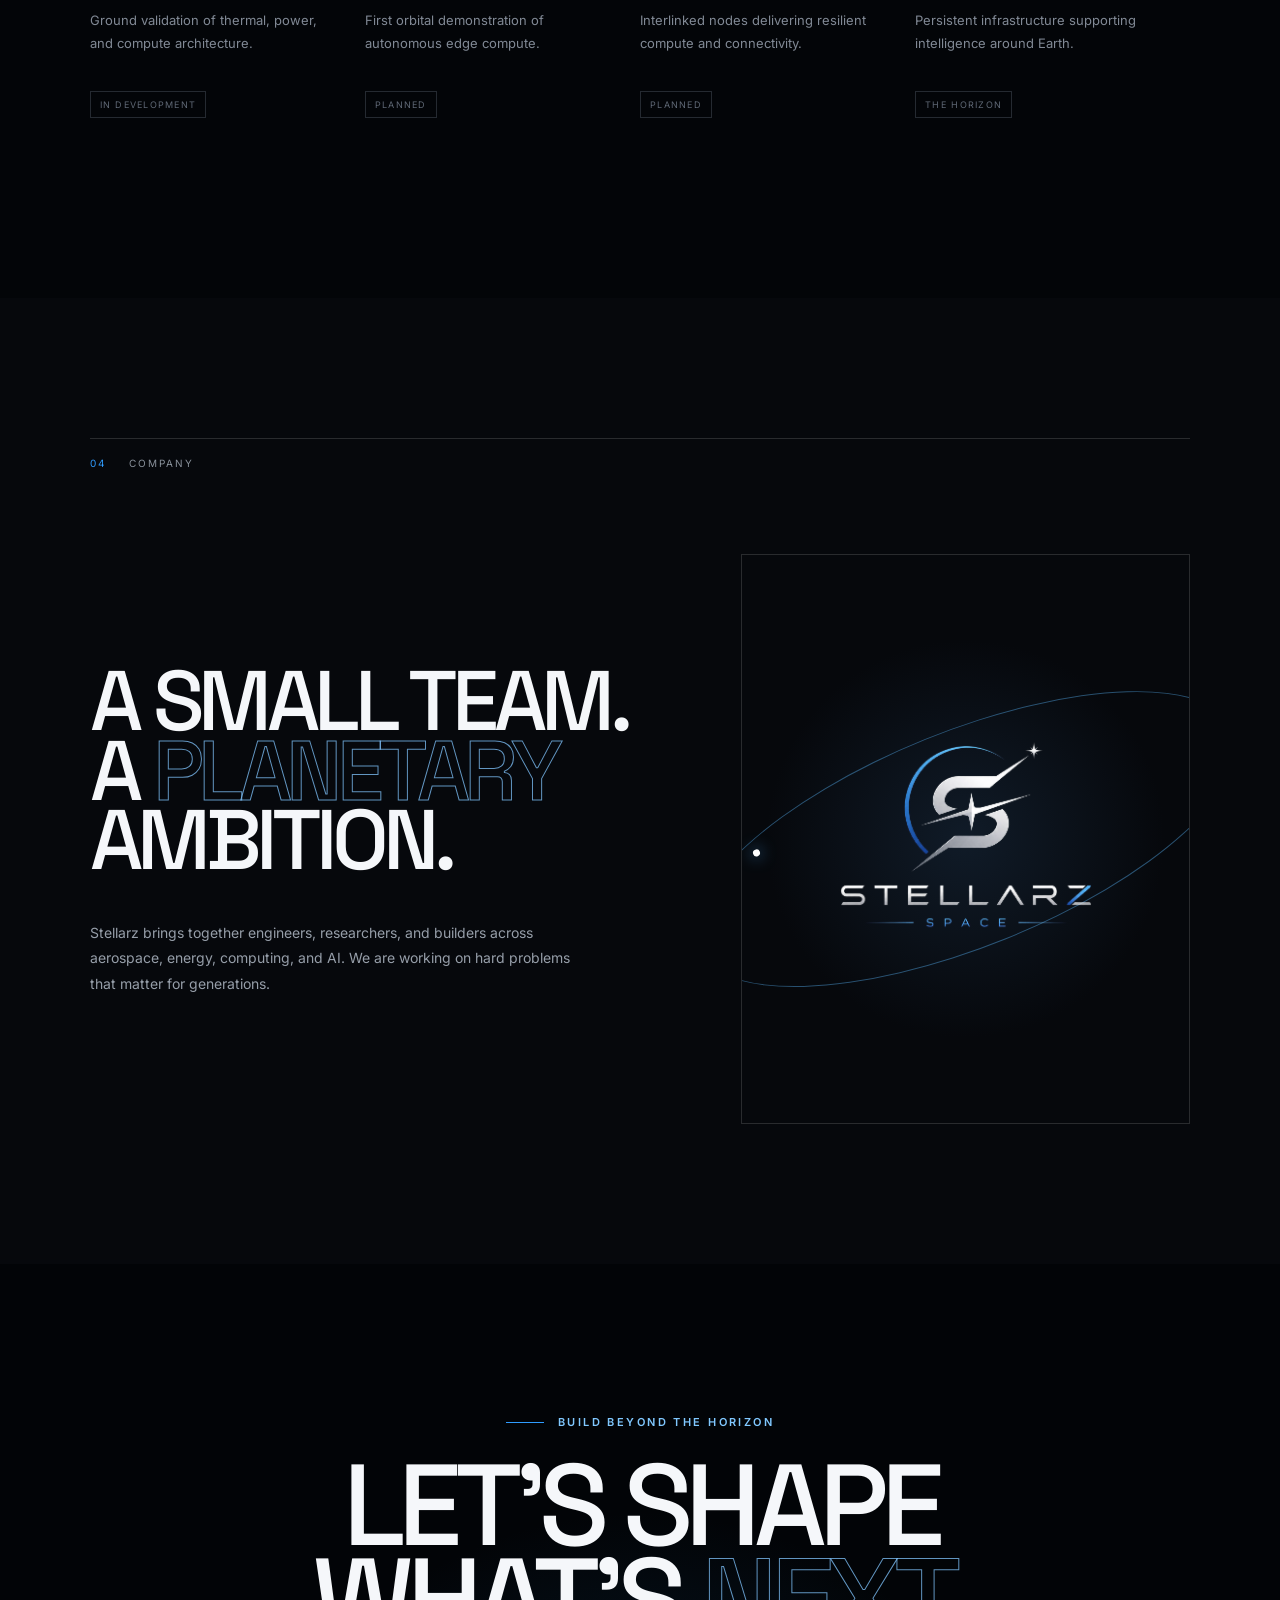
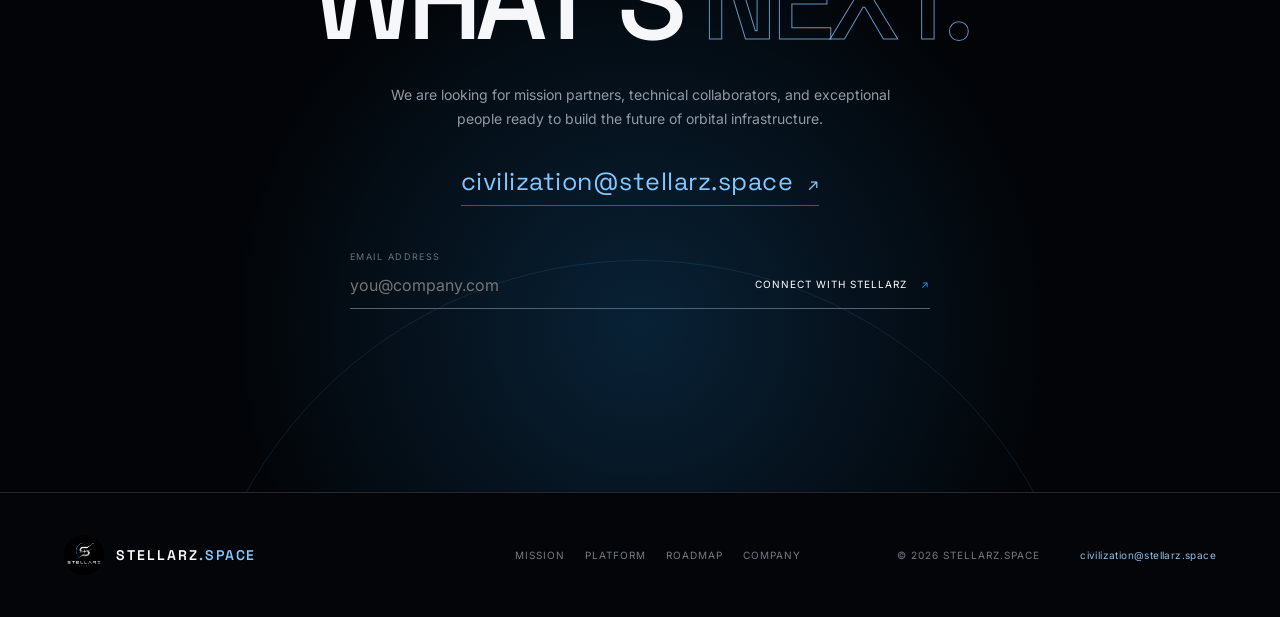
==== commit da4ce6c8: "first checkin-3" ====
--- a/index.html
+++ b/index.html
@@ -144,28 +144,28 @@
       <div class="timeline">
         <article class="milestone complete reveal">
           <div class="timeline-dot"></div>
-          <p class="year">2026</p>
+          <p class="year">2028</p>
           <h3>Pathfinder</h3>
           <p>Ground validation of thermal, power, and compute architecture.</p>
           <span class="status">In development</span>
         </article>
         <article class="milestone reveal">
           <div class="timeline-dot"></div>
-          <p class="year">2027</p>
+          <p class="year">2030</p>
           <h3>Stellarz-1</h3>
           <p>First orbital demonstration of autonomous edge compute.</p>
           <span class="status">Planned</span>
         </article>
         <article class="milestone reveal">
           <div class="timeline-dot"></div>
-          <p class="year">2028</p>
+          <p class="year">2031</p>
           <h3>Constellation</h3>
           <p>Interlinked nodes delivering resilient compute and connectivity.</p>
           <span class="status">Planned</span>
         </article>
         <article class="milestone reveal">
           <div class="timeline-dot"></div>
-          <p class="year">2030+</p>
+          <p class="year">2033</p>
           <h3>Orbital Scale</h3>
           <p>Persistent infrastructure supporting intelligence around Earth.</p>
           <span class="status">The horizon</span>
@@ -192,6 +192,7 @@
         <p class="eyebrow reveal">Build beyond the horizon</p>
         <h2 class="reveal">LET'S SHAPE<br>WHAT'S <span>NEXT.</span></h2>
         <p class="contact-copy reveal">We are looking for mission partners, technical collaborators, and exceptional people ready to build the future of orbital infrastructure.</p>
+        <a class="contact-email reveal" href="mailto:civilization@stellarz.space">civilization@stellarz.space <span>↗</span></a>
         <form class="contact-form reveal">
           <label>
             <span>Email address</span>
@@ -216,7 +217,7 @@
       <a href="#company">Company</a>
     </div>
     <p>© 2026 Stellarz.space</p>
-    <p>Intelligence beyond Earth.</p>
+    <a class="footer-email" href="mailto:civilization@stellarz.space">civilization@stellarz.space</a>
   </footer>
   <script src="script.js"></script>
 </body>
--- a/styles.css
+++ b/styles.css
@@ -186,6 +186,8 @@
 .contact-inner { position: relative; z-index: 1; max-width: 1000px; width: 100%; }
 .contact h2 { font-size: clamp(60px, 9vw, 140px); }
 .contact-copy { max-width: 540px; margin: 35px auto; color: #919aa6; line-height: 1.7; font-size: 14px; }
+.contact-email { display: inline-block; color: var(--blue-light); font-family: var(--display); font-size: clamp(17px, 2vw, 25px); letter-spacing: .02em; padding-bottom: 8px; border-bottom: 1px solid rgba(128, 200, 255, .4); }
+.contact-email span { margin-left: 8px; font-size: .7em; }
 .contact-form { display: flex; max-width: 580px; margin: 45px auto 0; border-bottom: 1px solid #53616e; align-items: flex-end; }
 .contact-form label { flex: 1; text-align: left; }
 .contact-form label span { display: block; text-transform: uppercase; font-size: 9px; letter-spacing: .16em; color: #697481; }
@@ -197,6 +199,7 @@
 footer { padding: 42px 5vw; display: grid; grid-template-columns: 1.2fr 1fr auto auto; gap: 40px; align-items: center; border-top: 1px solid var(--line); color: #727b86; font-size: 10px; text-transform: uppercase; letter-spacing: .1em; }
 .footer-brand { color: white; }
 .footer-links { display: flex; gap: 20px; }
+.footer-email { color: #8fbfe4; text-transform: lowercase; letter-spacing: .04em; }
 
 .reveal { opacity: 0; transform: translateY(28px); transition: opacity .8s ease, transform .8s ease; }
 .reveal.visible { opacity: 1; transform: translateY(0); }
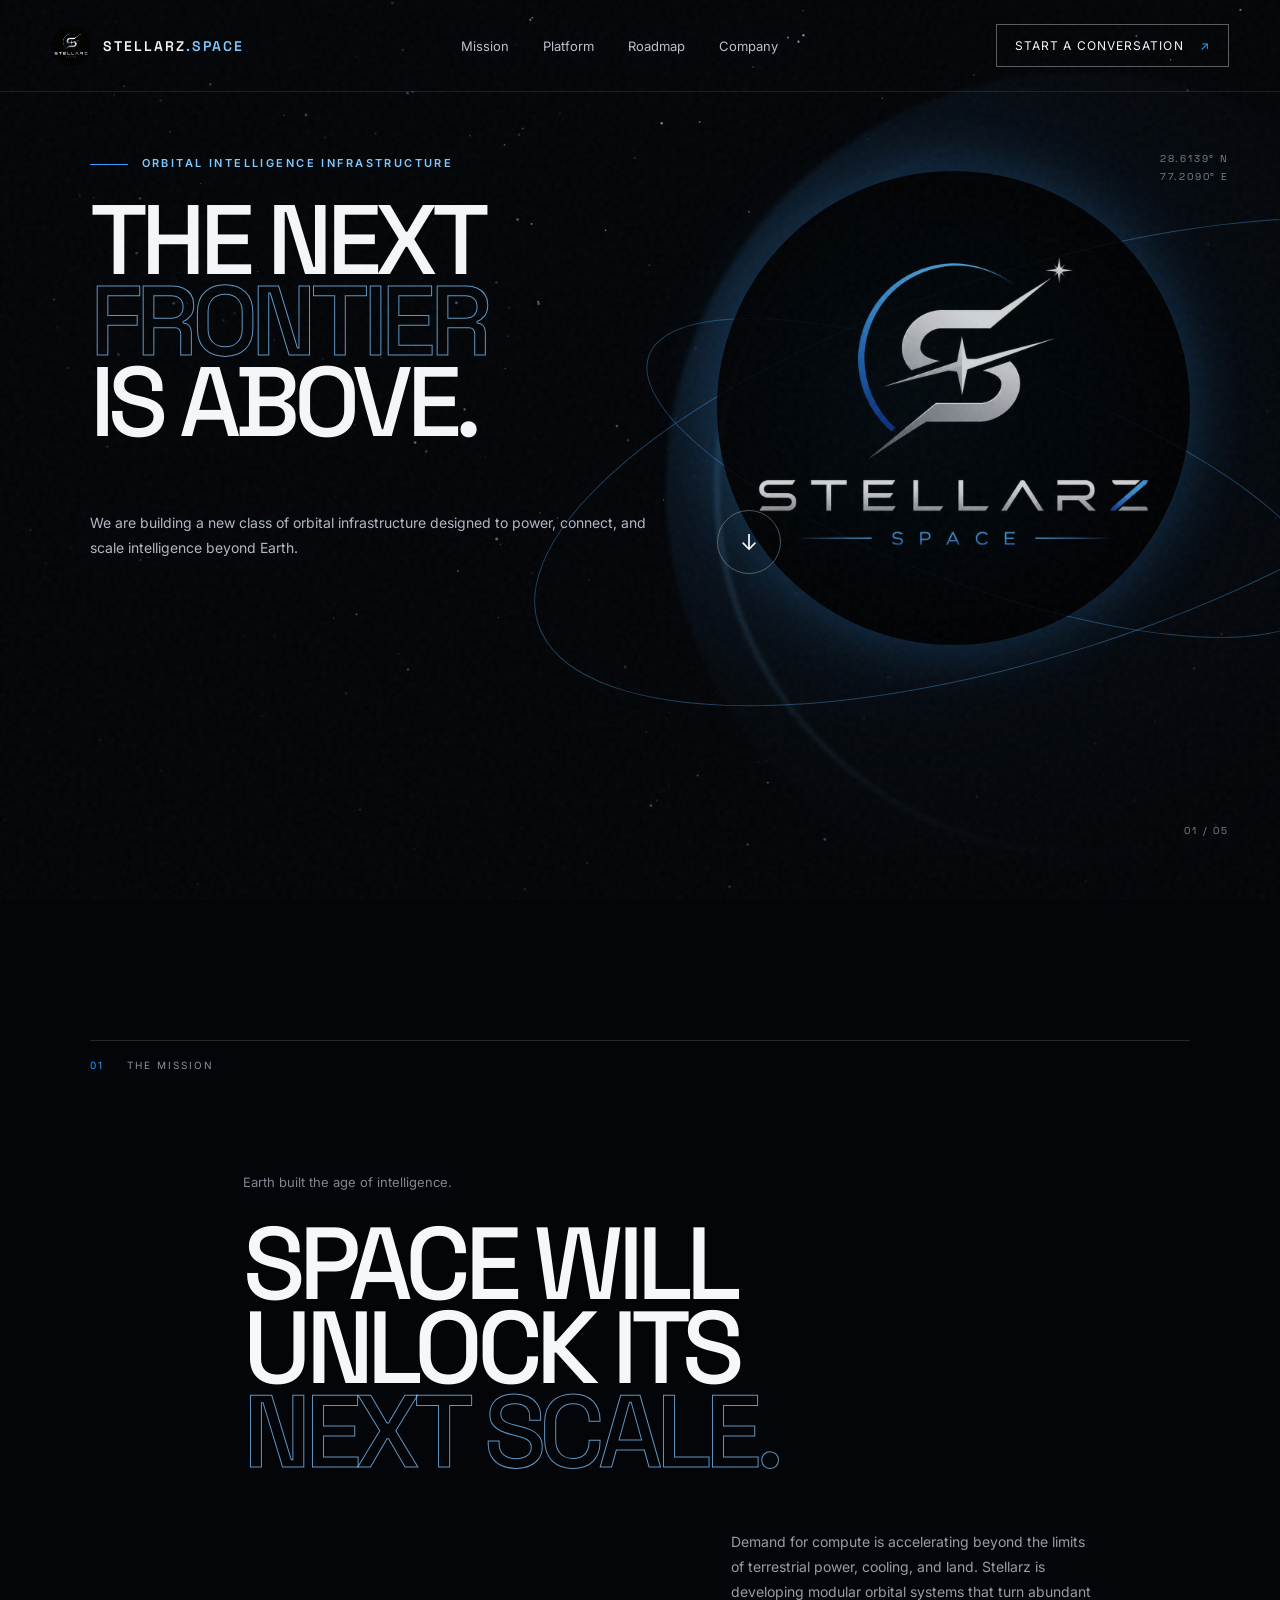
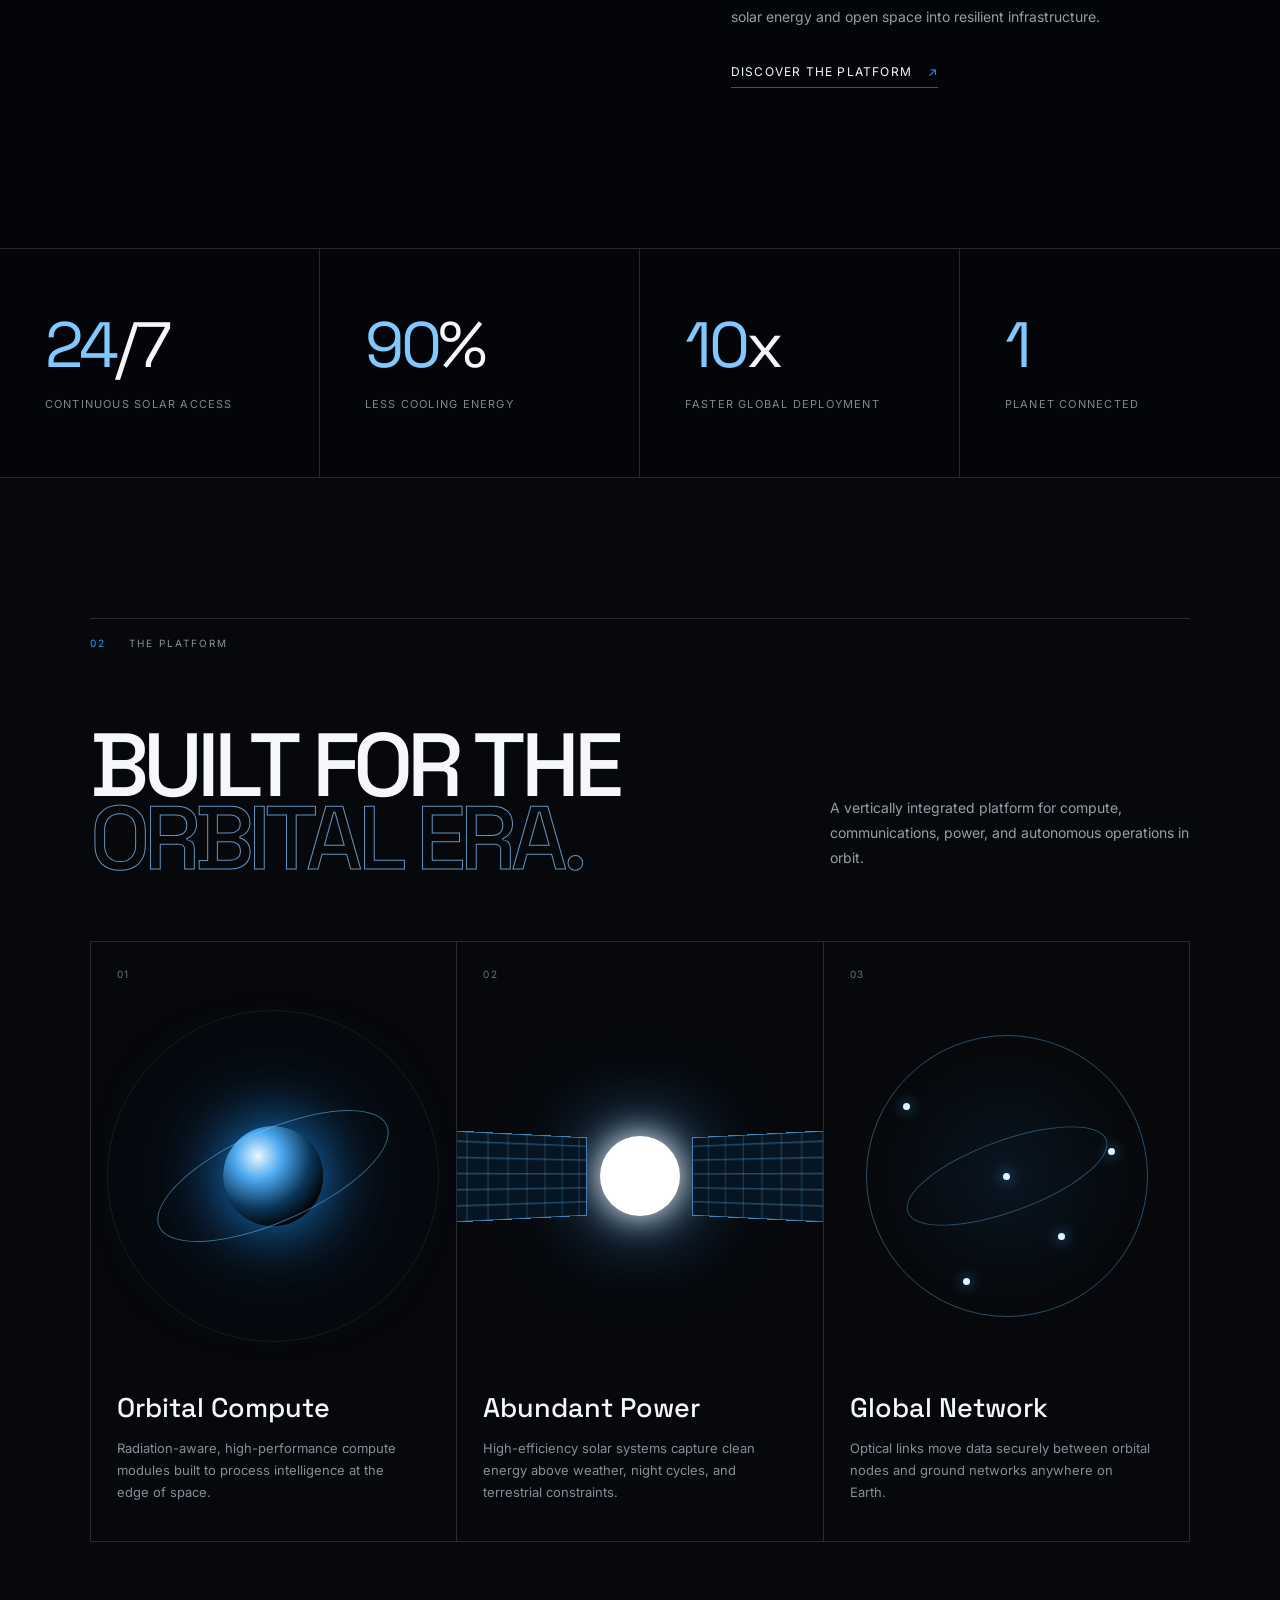
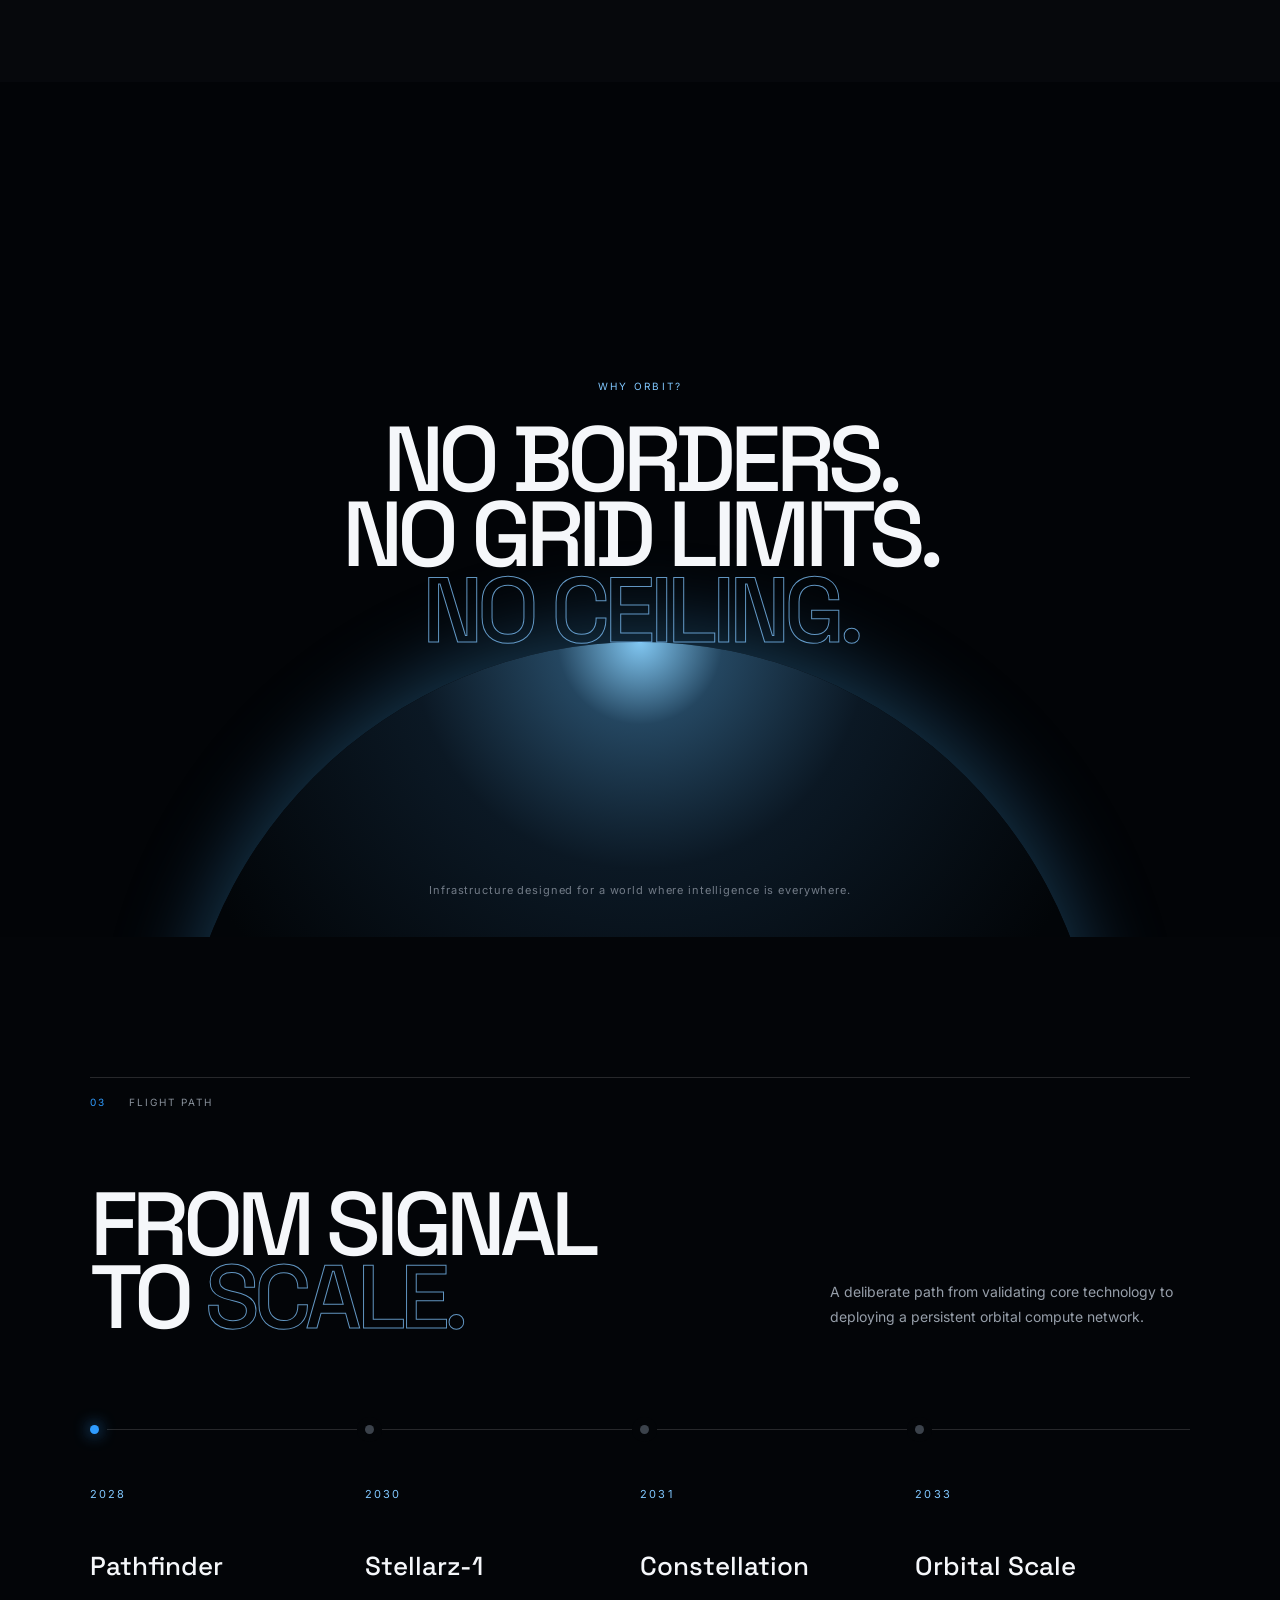
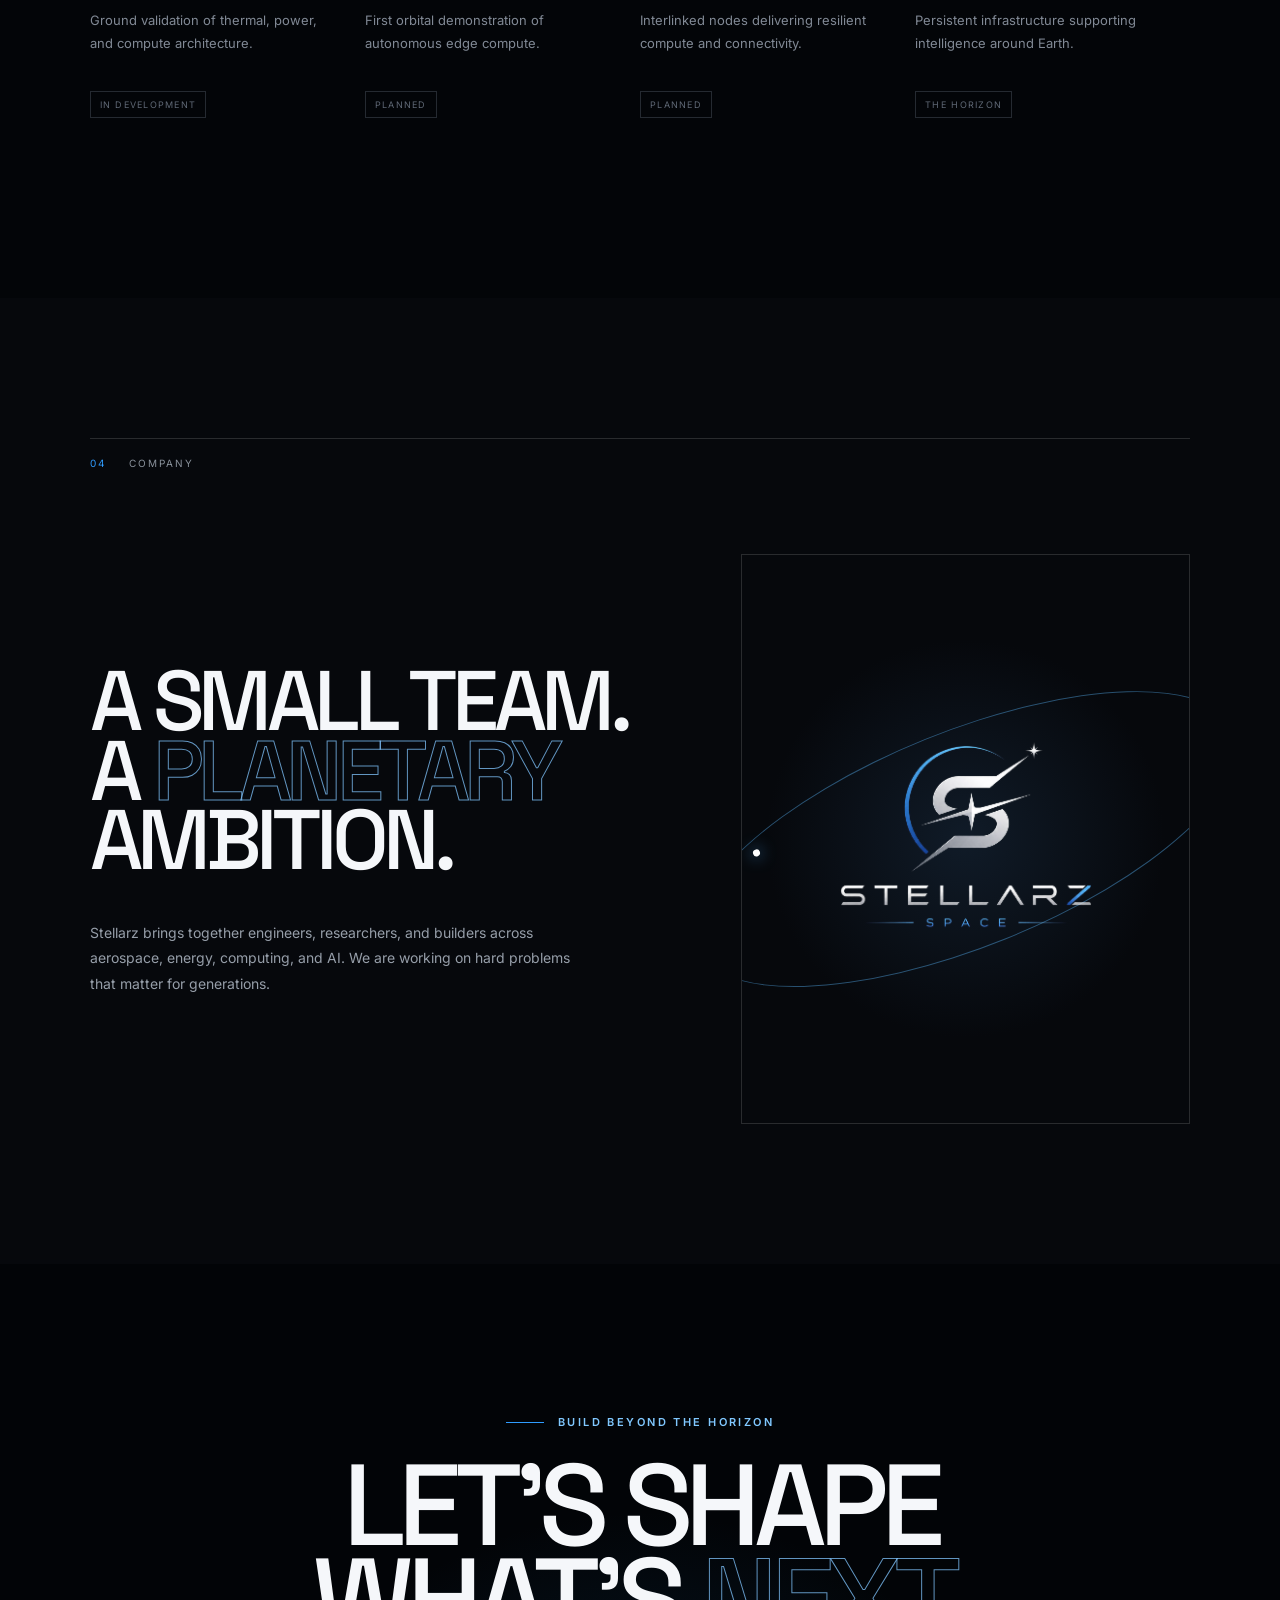
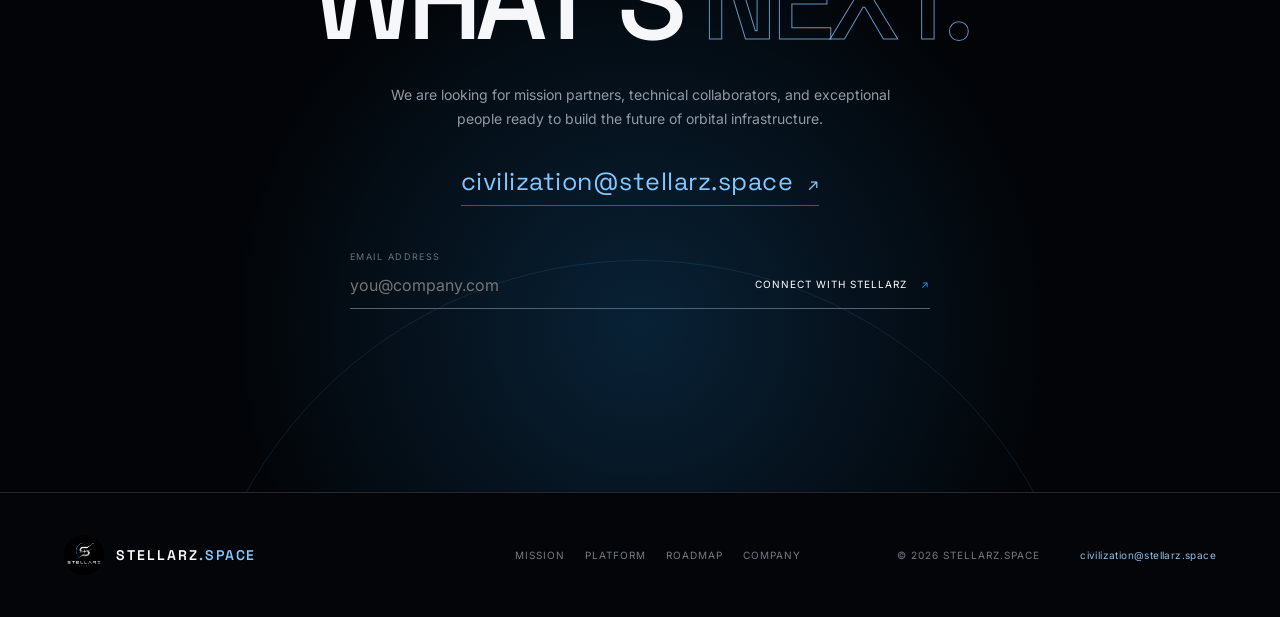
==== commit 9895575f: "email-updates" ====
--- a/index.html
+++ b/index.html
@@ -193,7 +193,10 @@
         <h2 class="reveal">LET'S SHAPE<br>WHAT'S <span>NEXT.</span></h2>
         <p class="contact-copy reveal">We are looking for mission partners, technical collaborators, and exceptional people ready to build the future of orbital infrastructure.</p>
         <a class="contact-email reveal" href="mailto:civilization@stellarz.space">civilization@stellarz.space <span>↗</span></a>
-        <form class="contact-form reveal">
+        <form class="contact-form reveal" action="https://formsubmit.co/civilization@stellarz.space" method="POST">
+          <input type="hidden" name="_subject" value="New Stellarz contact request">
+          <input type="hidden" name="_autoresponse" value="Thanks for contacting Stellarz - we've got your message. Will get back to you at earliest">
+          <input type="hidden" name="message" value="Please contact this person about Stellarz.">
           <label>
             <span>Email address</span>
             <input type="email" name="email" placeholder="you@company.com" required>
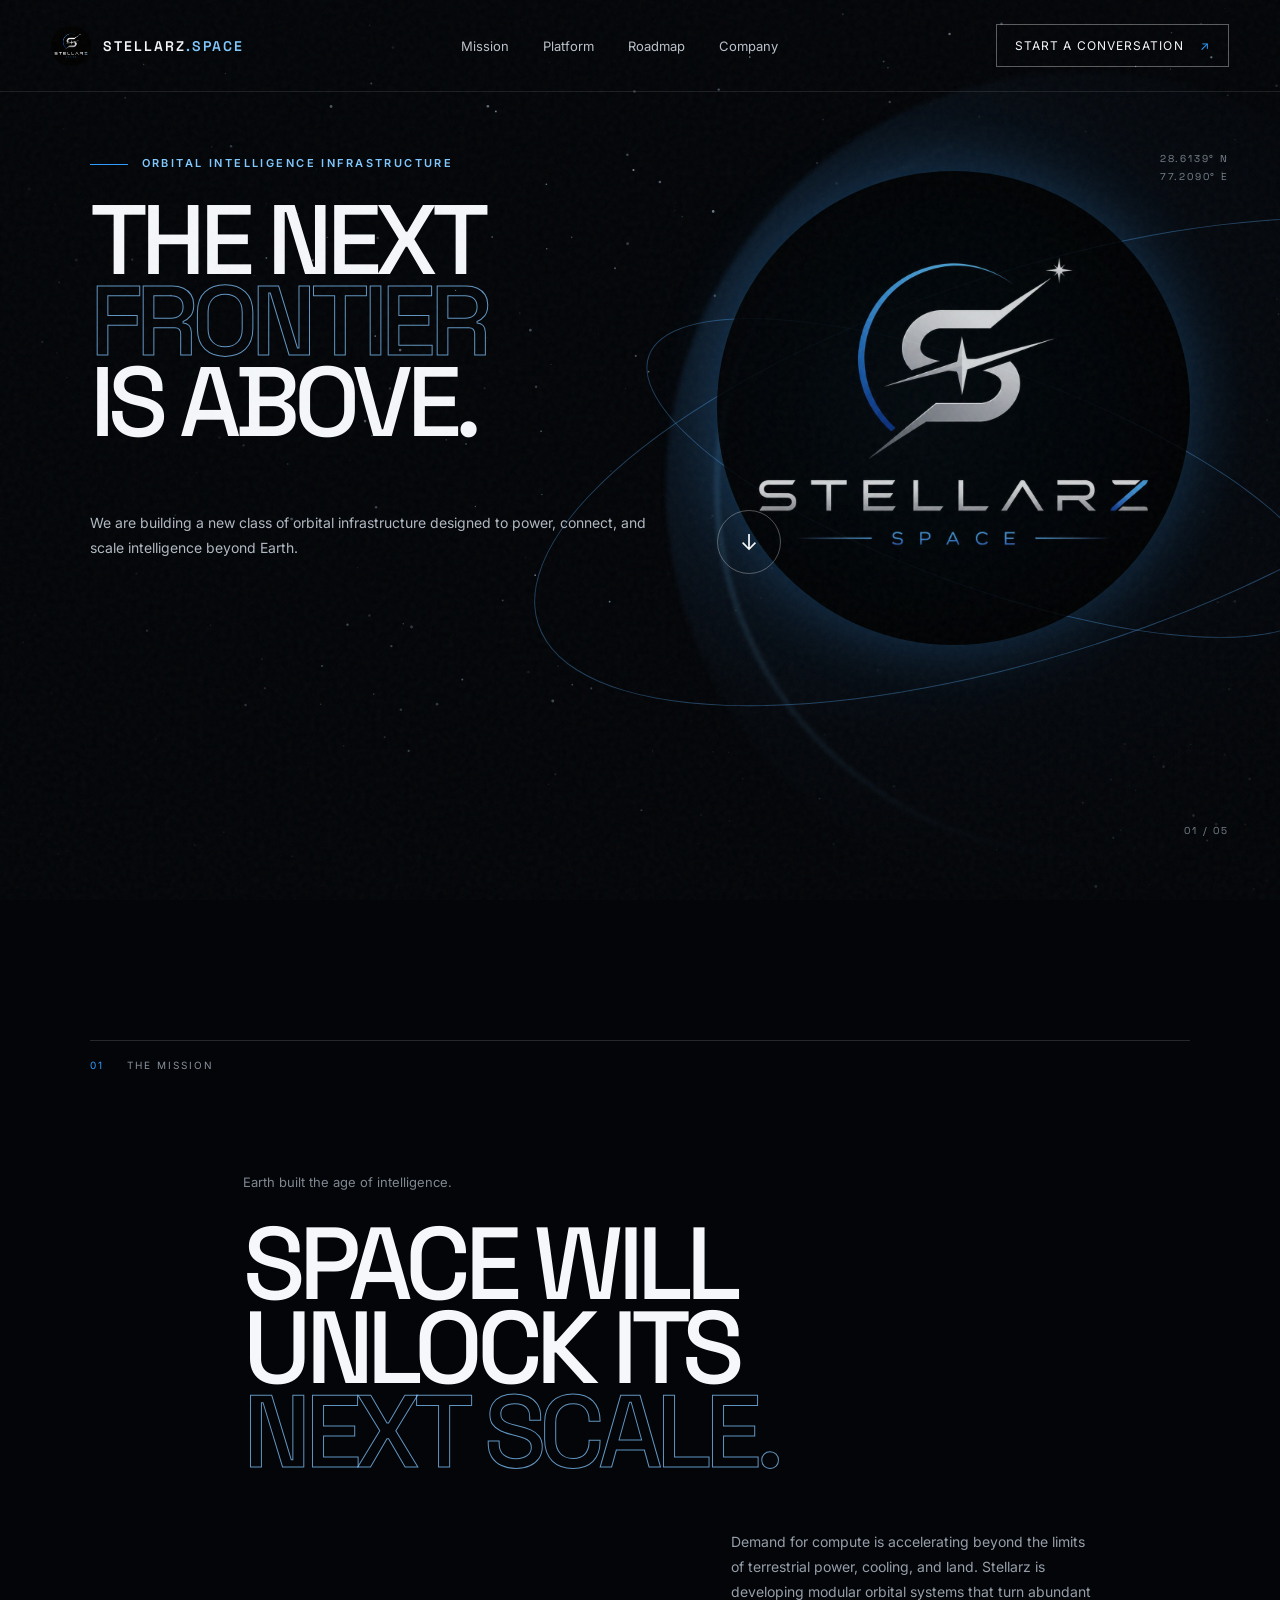
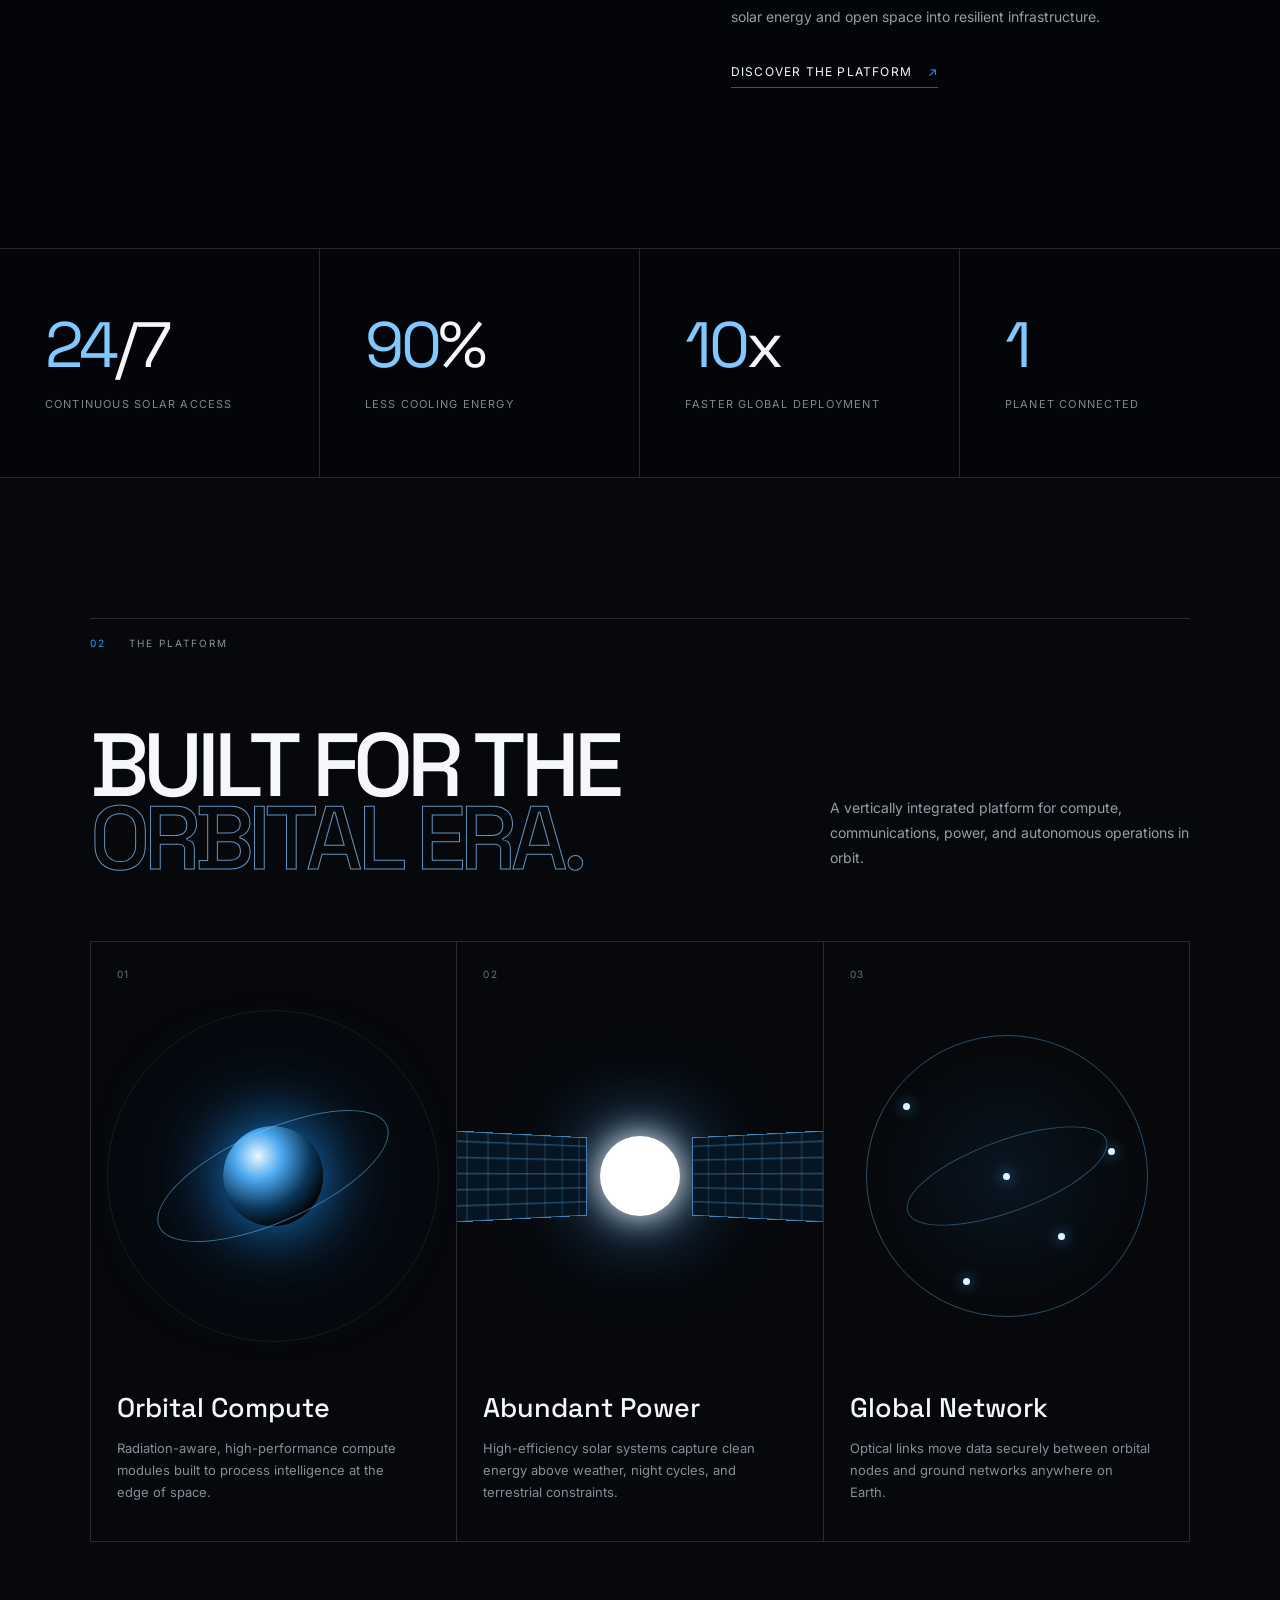
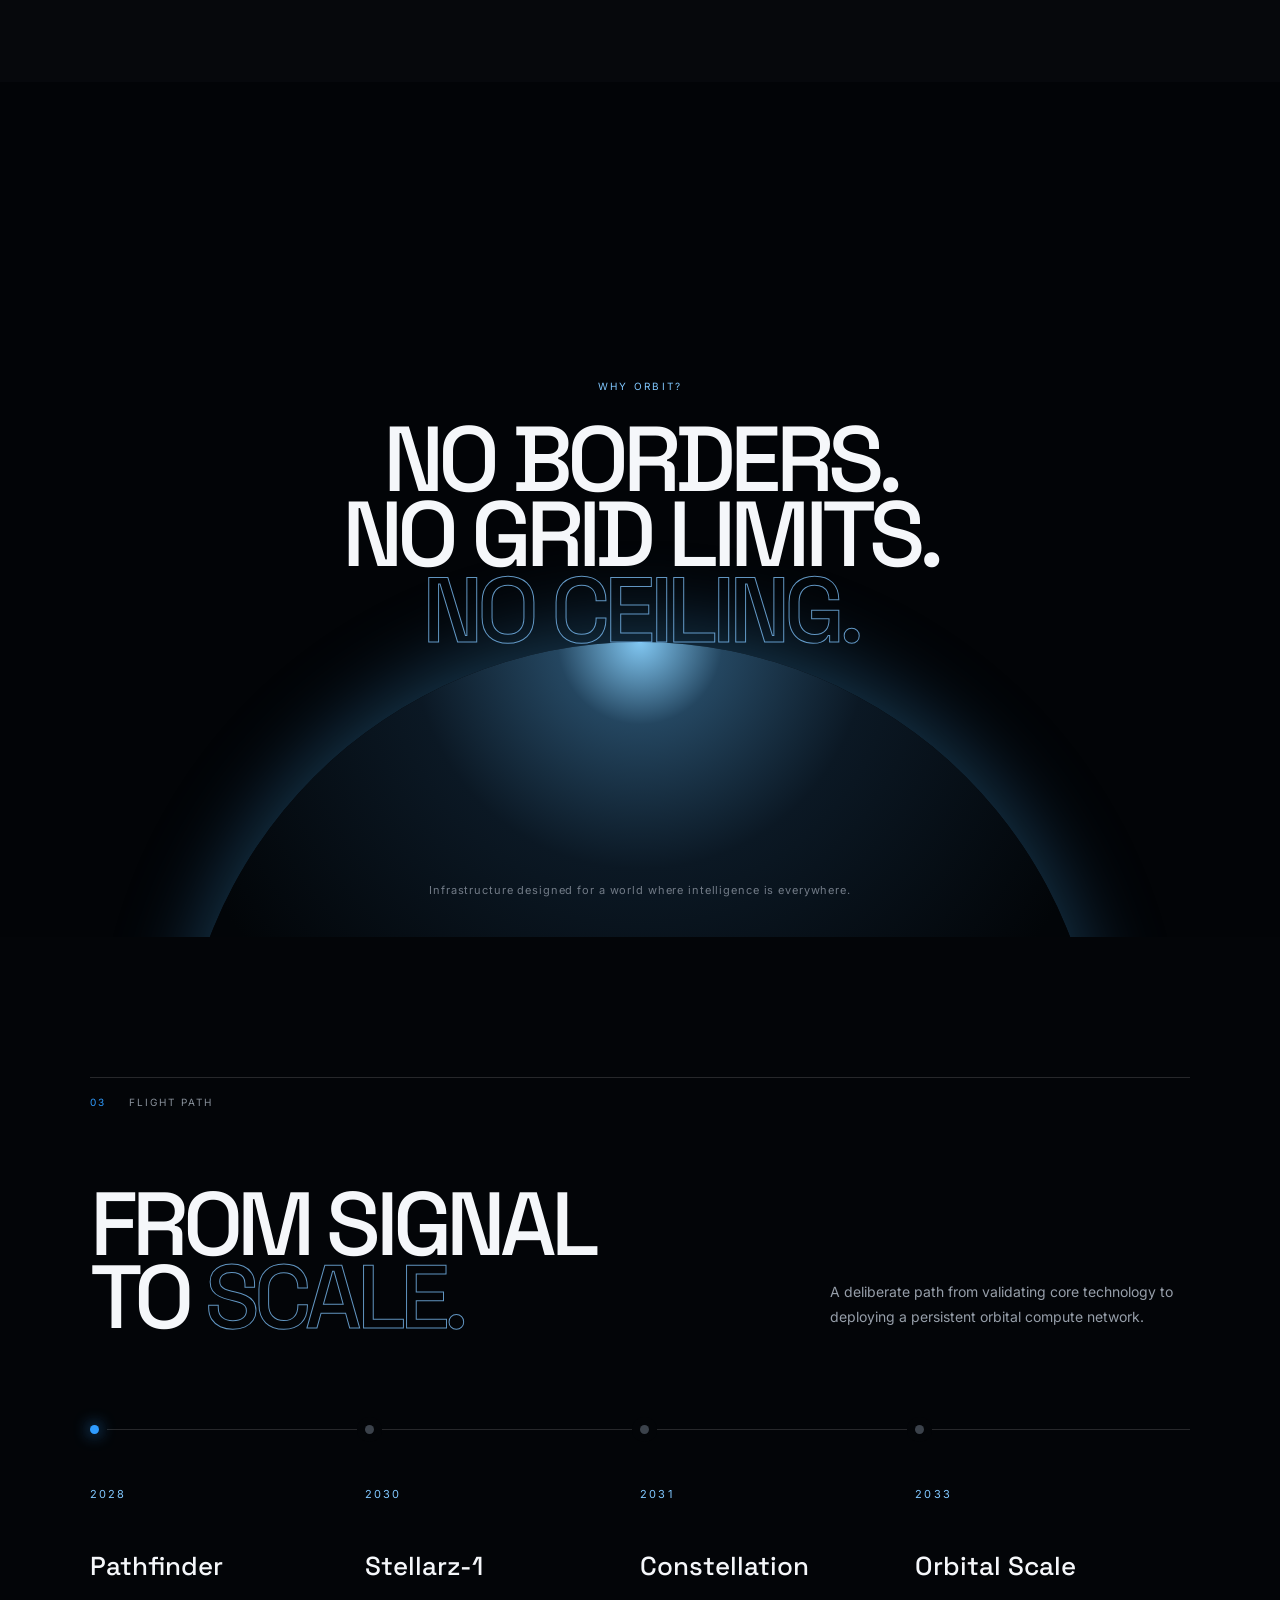
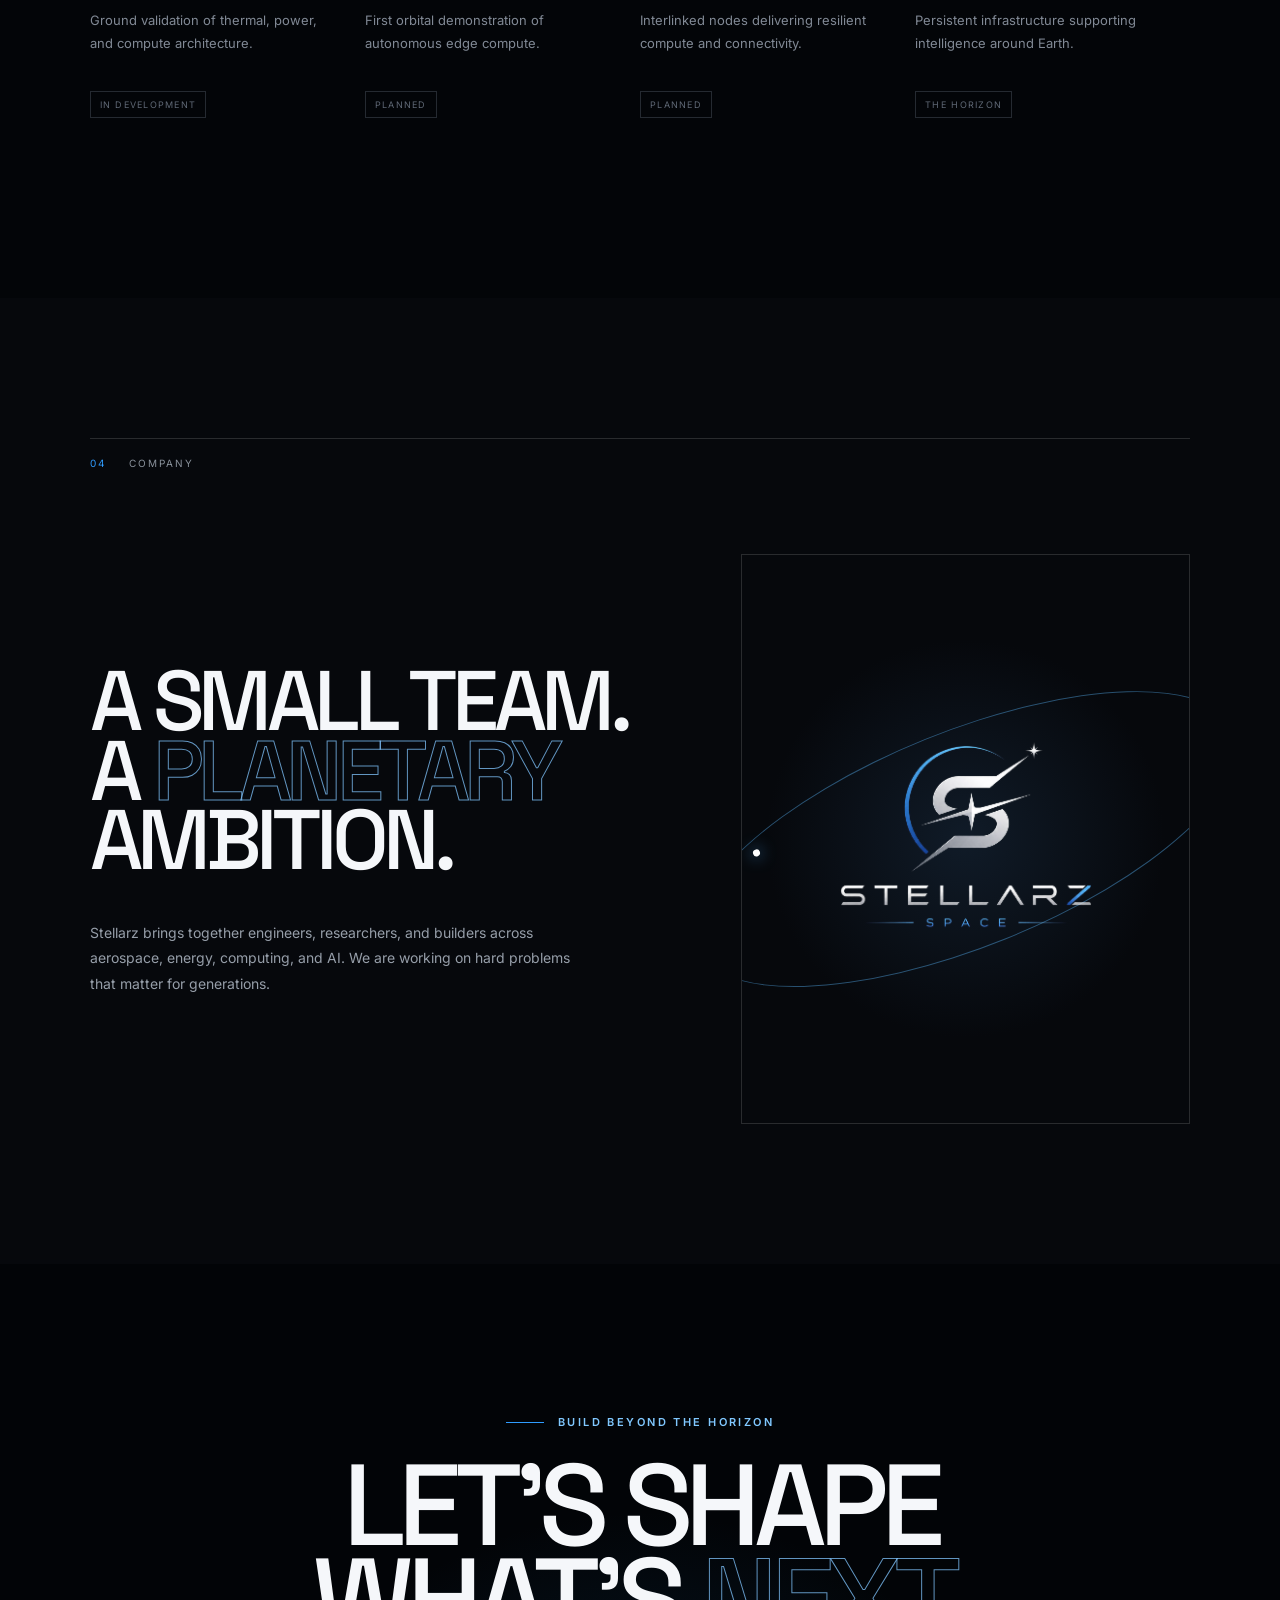
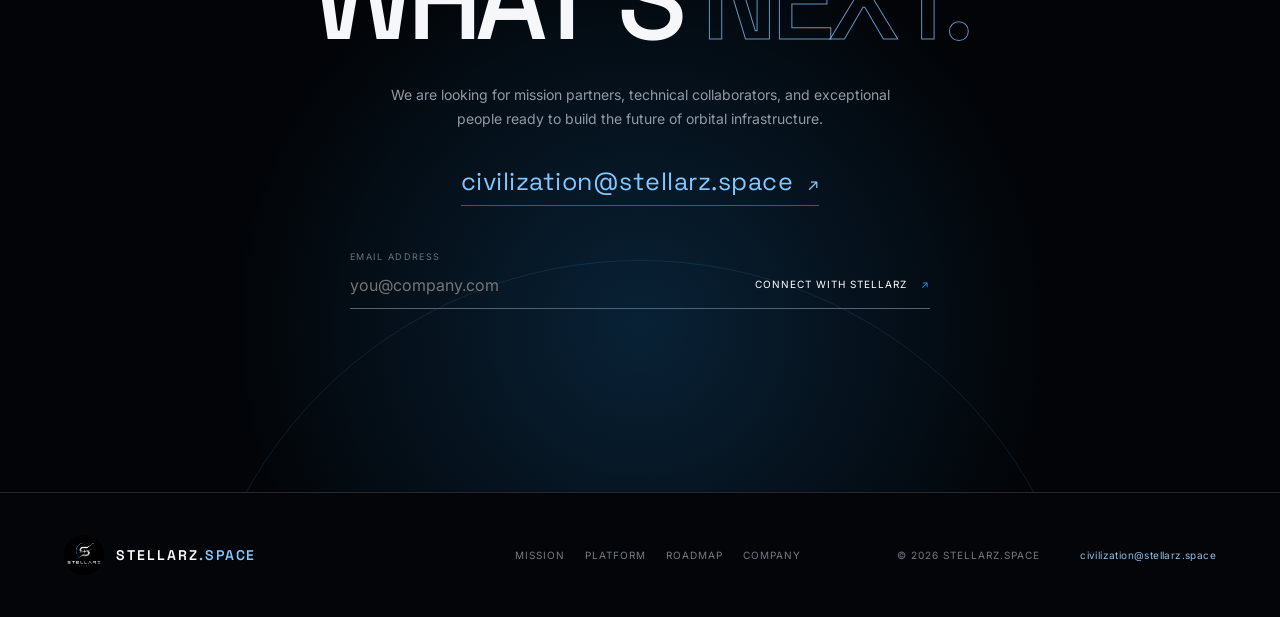
==== commit 1b3bb523: "email update" ====
--- a/index.html
+++ b/index.html
@@ -222,6 +222,6 @@
     <p>© 2026 Stellarz.space</p>
     <a class="footer-email" href="mailto:civilization@stellarz.space">civilization@stellarz.space</a>
   </footer>
-  <script src="script.js"></script>
+  <script src="script.js?v=2"></script>
 </body>
 </html>
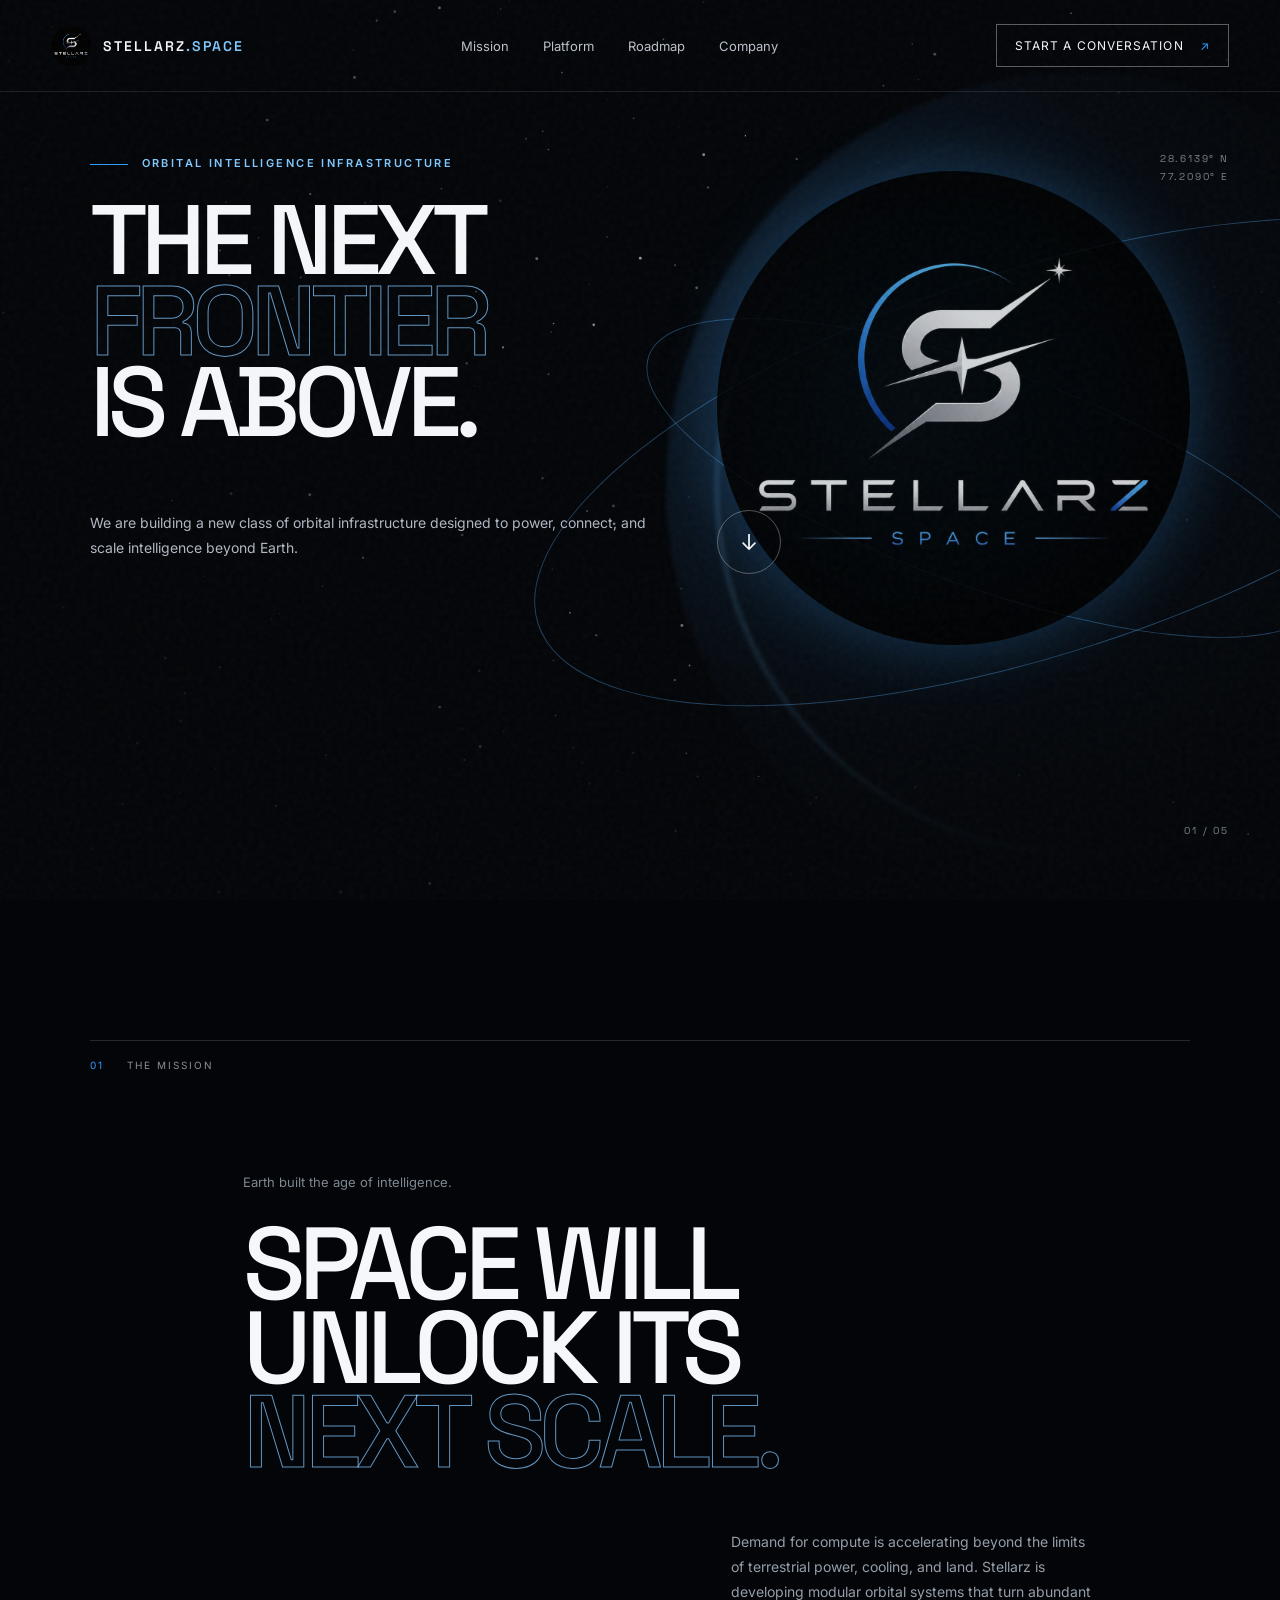
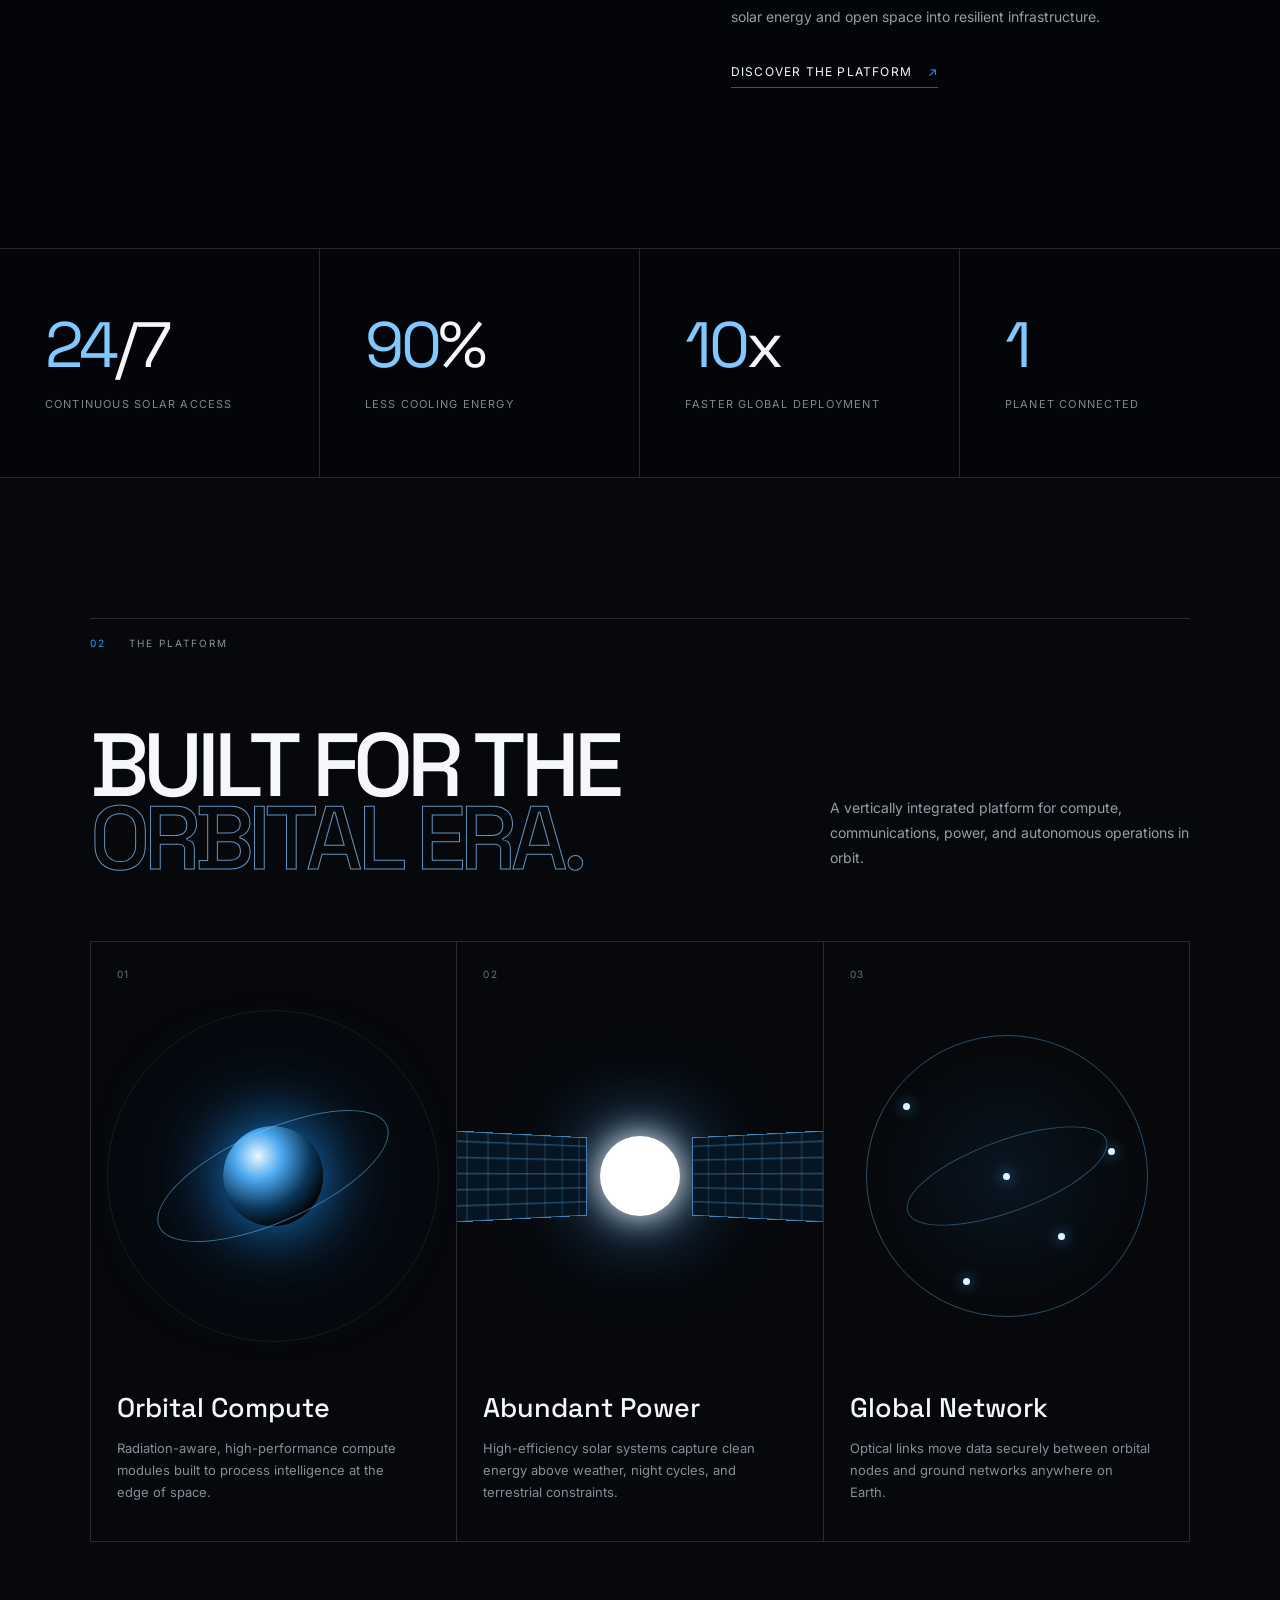
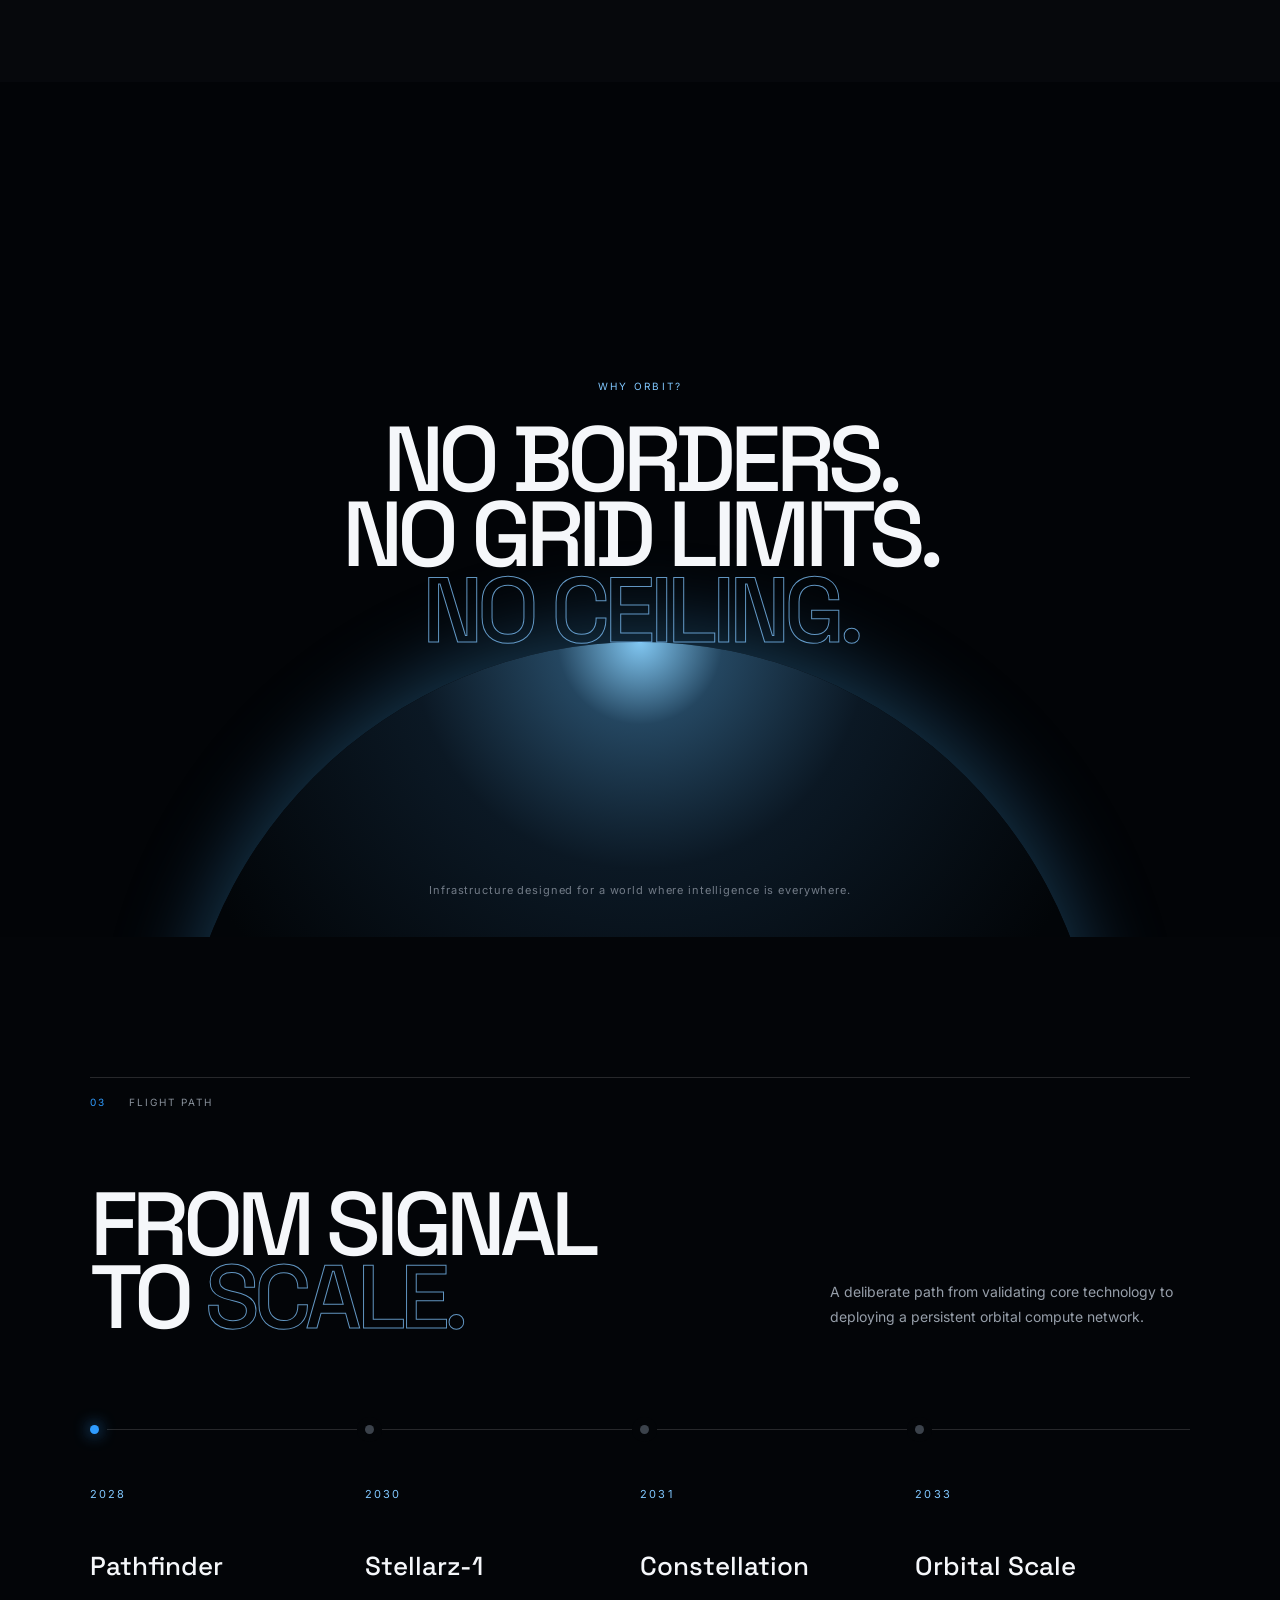
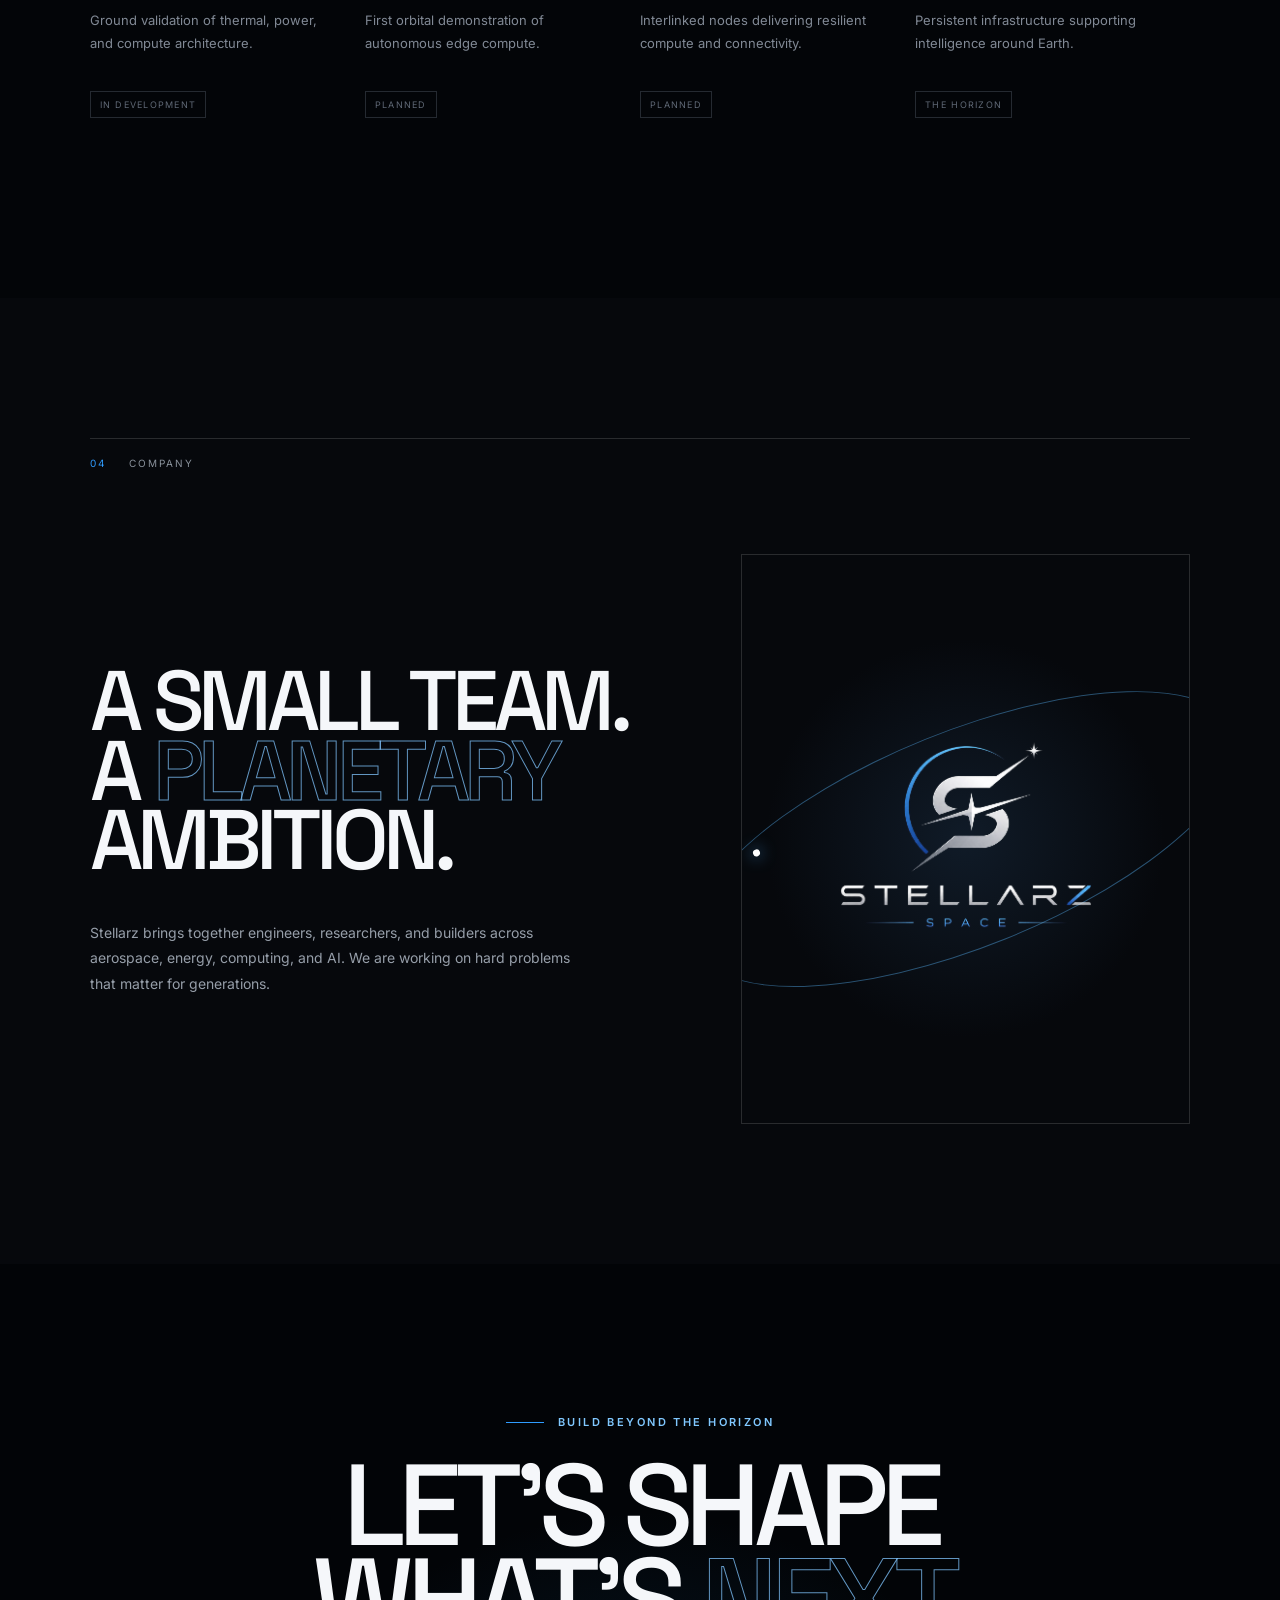
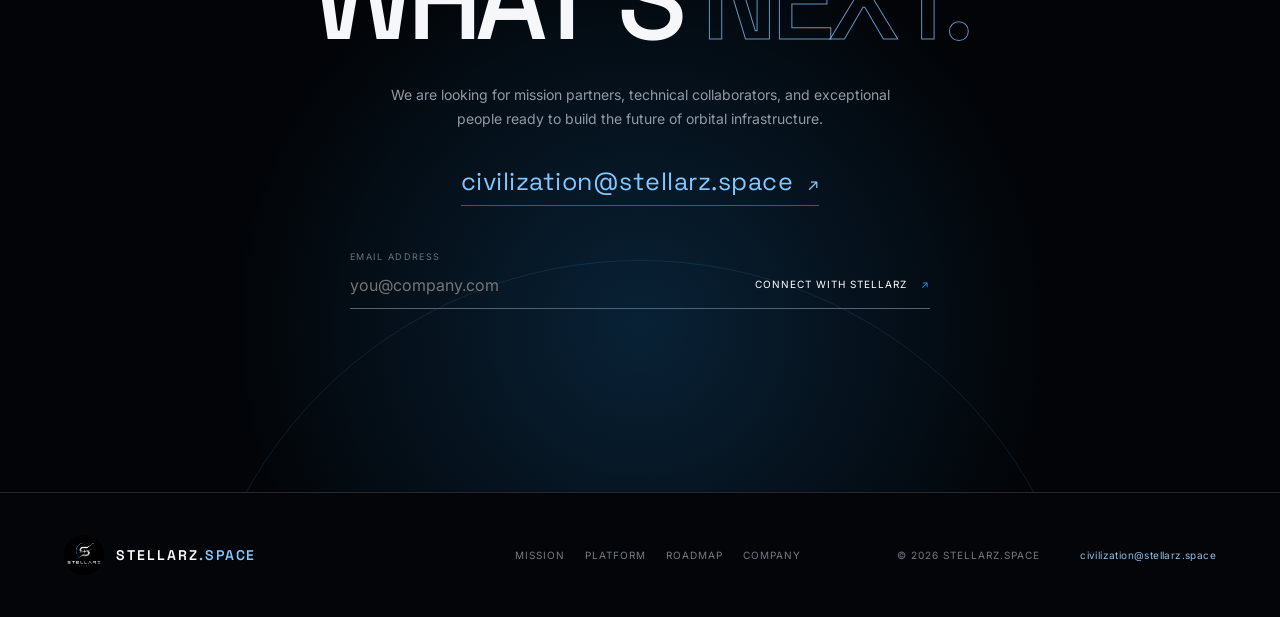
==== commit 4d81d639: "Updates_18_Jun_26" ====
--- a/index.html
+++ b/index.html
@@ -193,9 +193,7 @@
         <h2 class="reveal">LET'S SHAPE<br>WHAT'S <span>NEXT.</span></h2>
         <p class="contact-copy reveal">We are looking for mission partners, technical collaborators, and exceptional people ready to build the future of orbital infrastructure.</p>
         <a class="contact-email reveal" href="mailto:civilization@stellarz.space">civilization@stellarz.space <span>↗</span></a>
-        <form class="contact-form reveal" action="https://formsubmit.co/civilization@stellarz.space" method="POST">
-          <input type="hidden" name="_subject" value="New Stellarz contact request">
-          <input type="hidden" name="_autoresponse" value="Thanks for contacting Stellarz - we've got your message. Will get back to you at earliest">
+        <form class="contact-form reveal" action="https://formspree.io/f/xojzojwq" method="POST">
           <input type="hidden" name="message" value="Please contact this person about Stellarz.">
           <label>
             <span>Email address</span>
@@ -222,6 +220,6 @@
     <p>© 2026 Stellarz.space</p>
     <a class="footer-email" href="mailto:civilization@stellarz.space">civilization@stellarz.space</a>
   </footer>
-  <script src="script.js?v=2"></script>
+  <script src="script.js?v=3"></script>
 </body>
 </html>
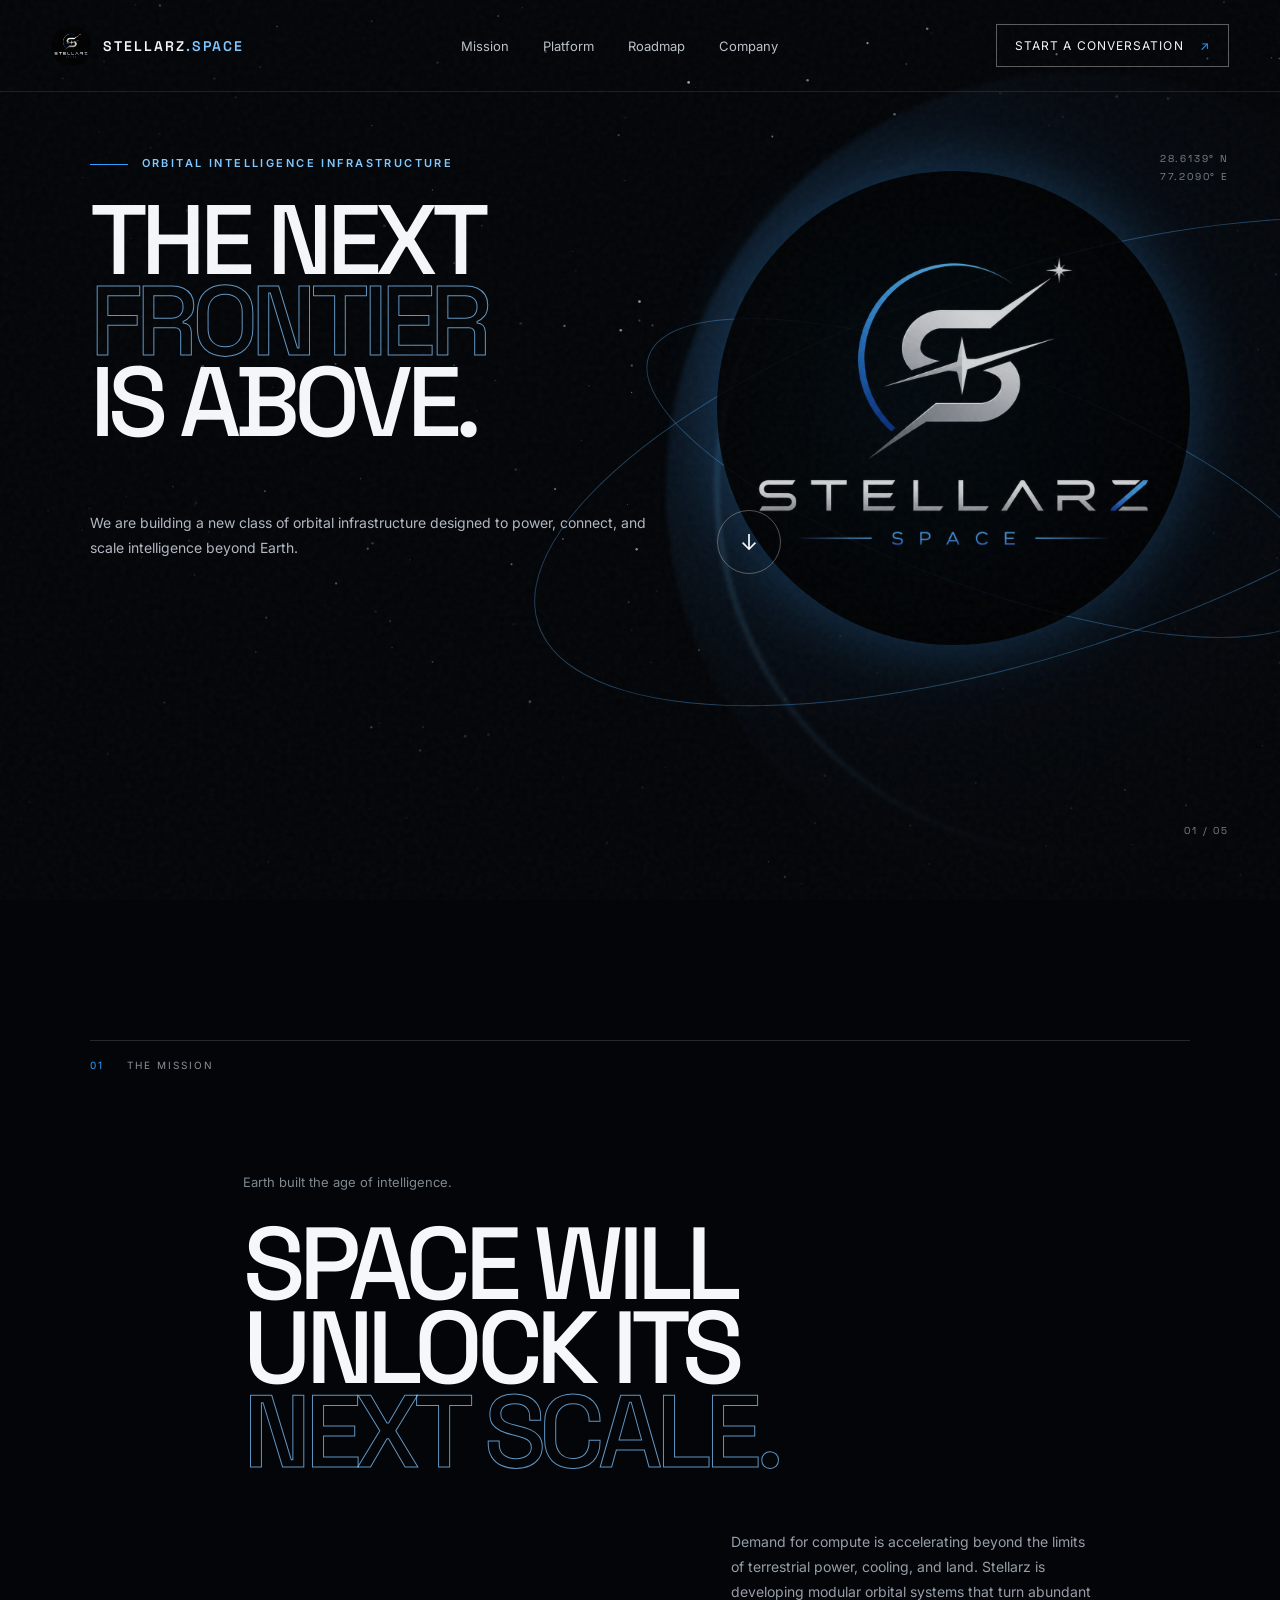
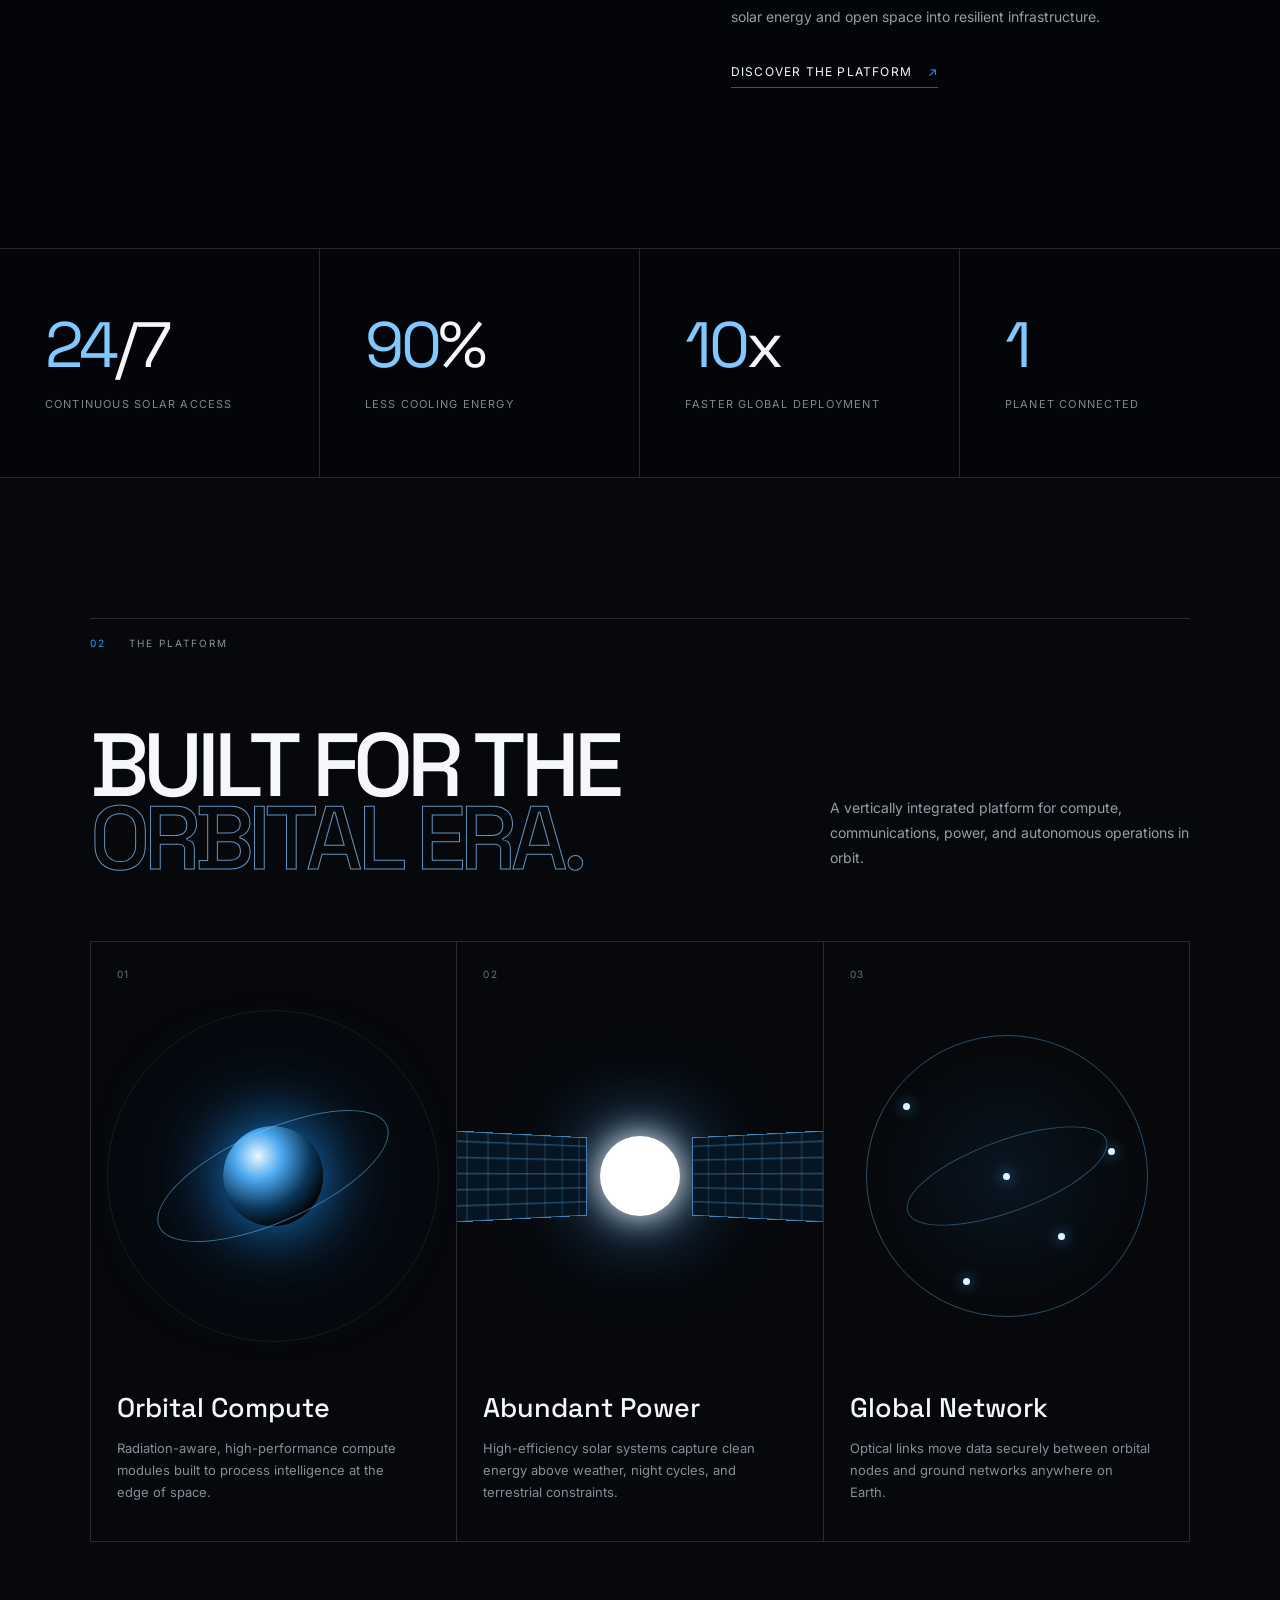
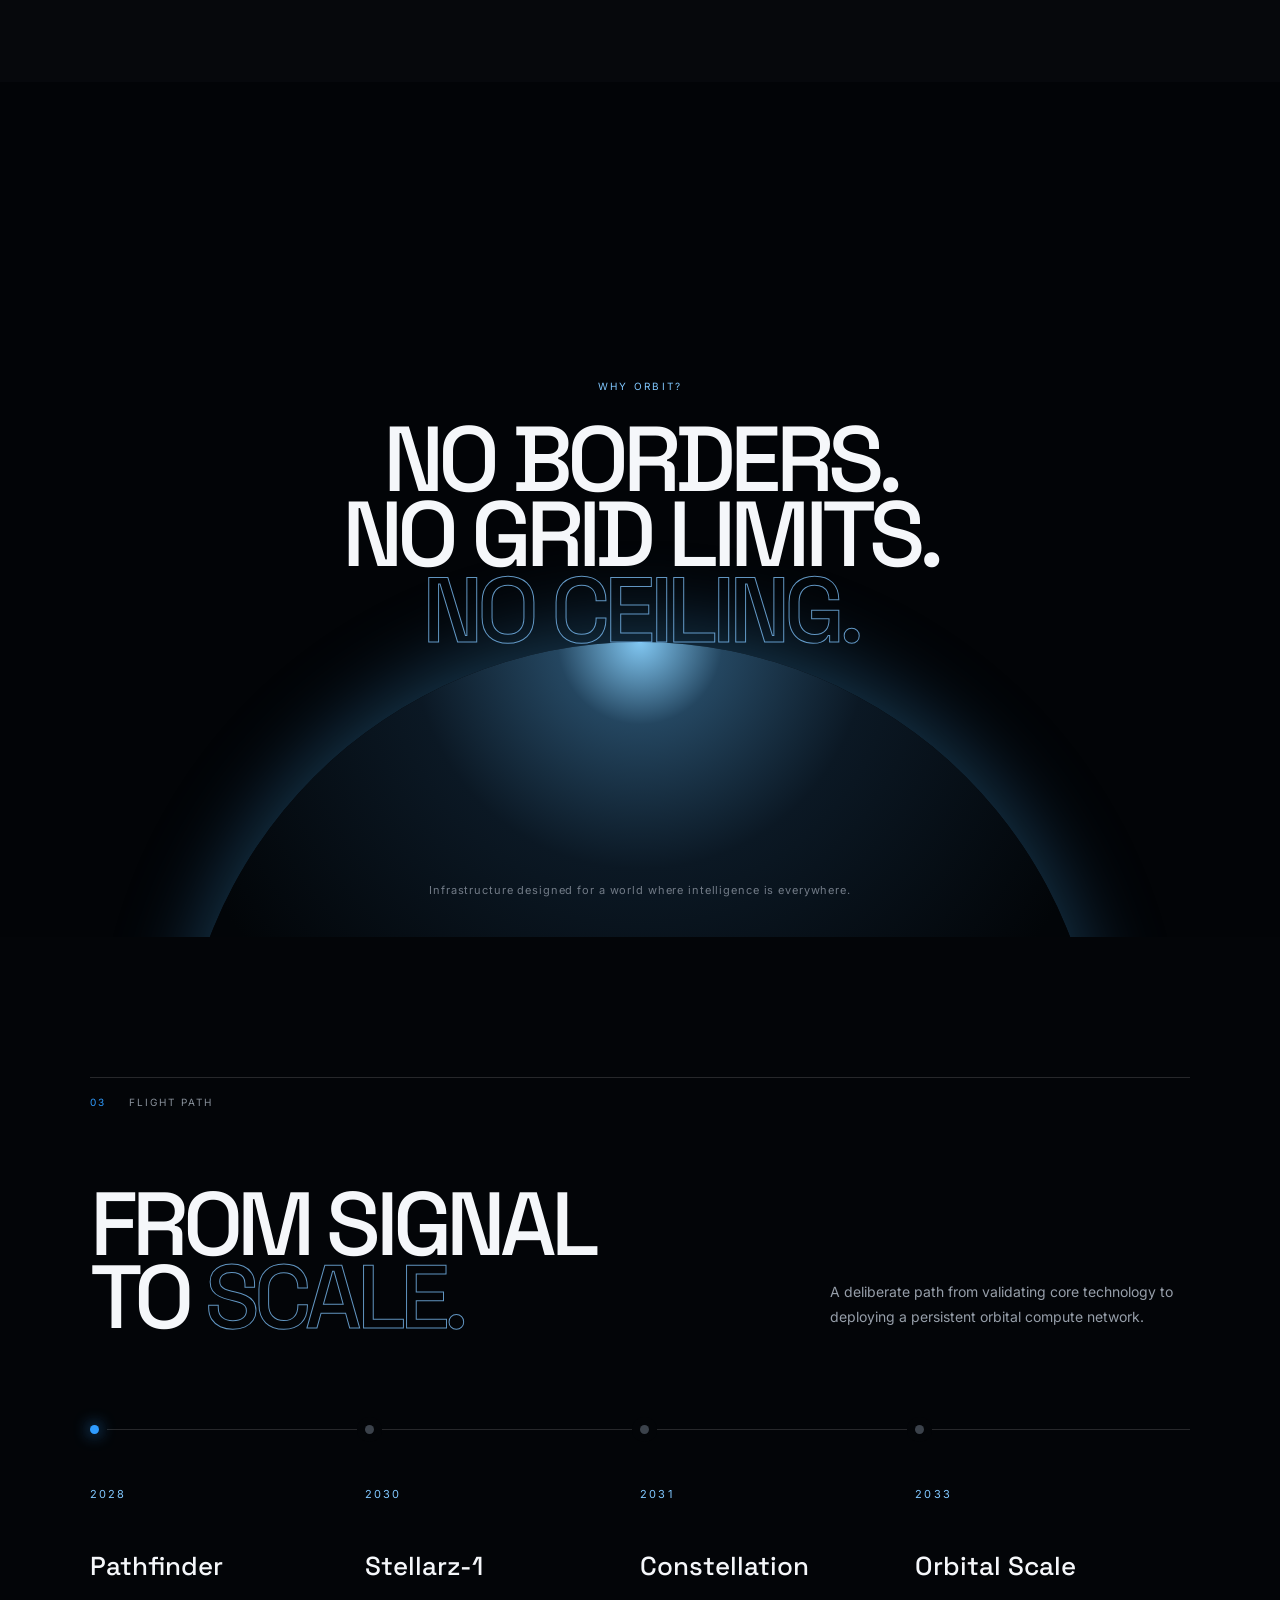
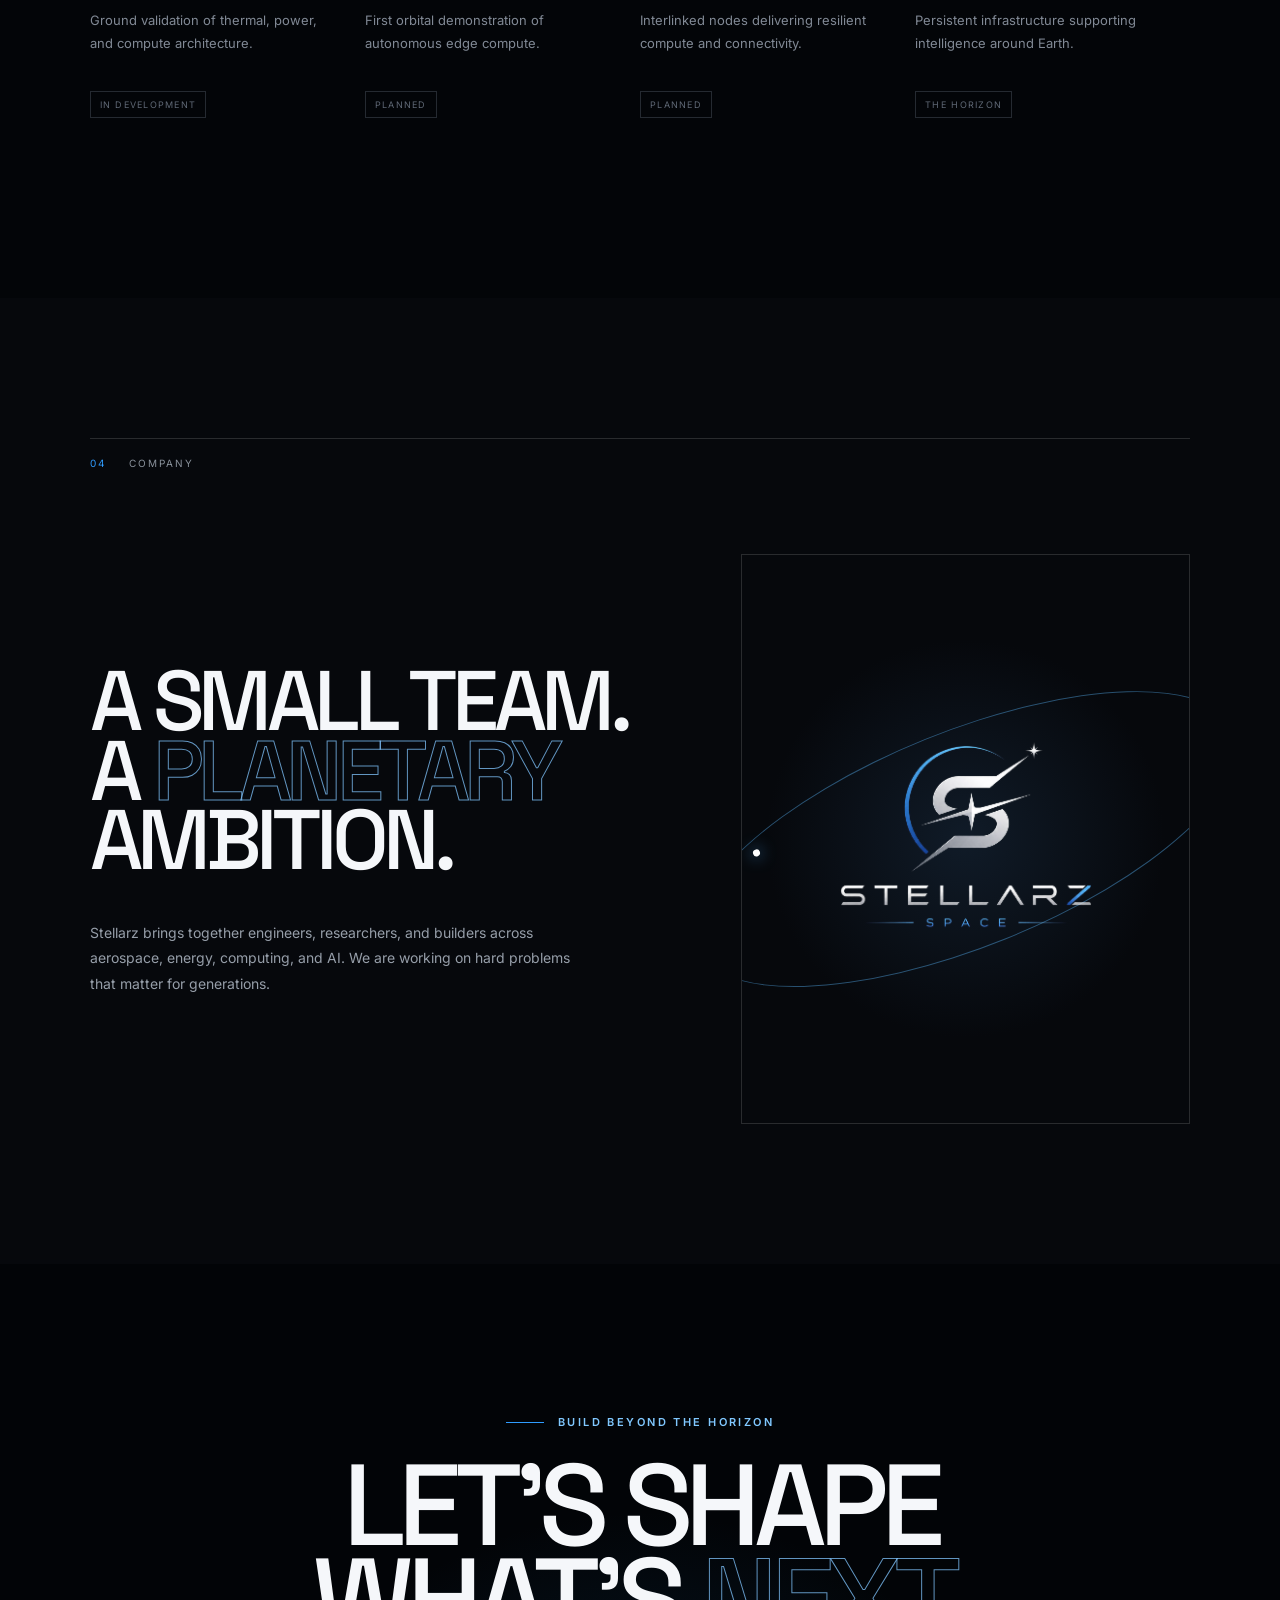
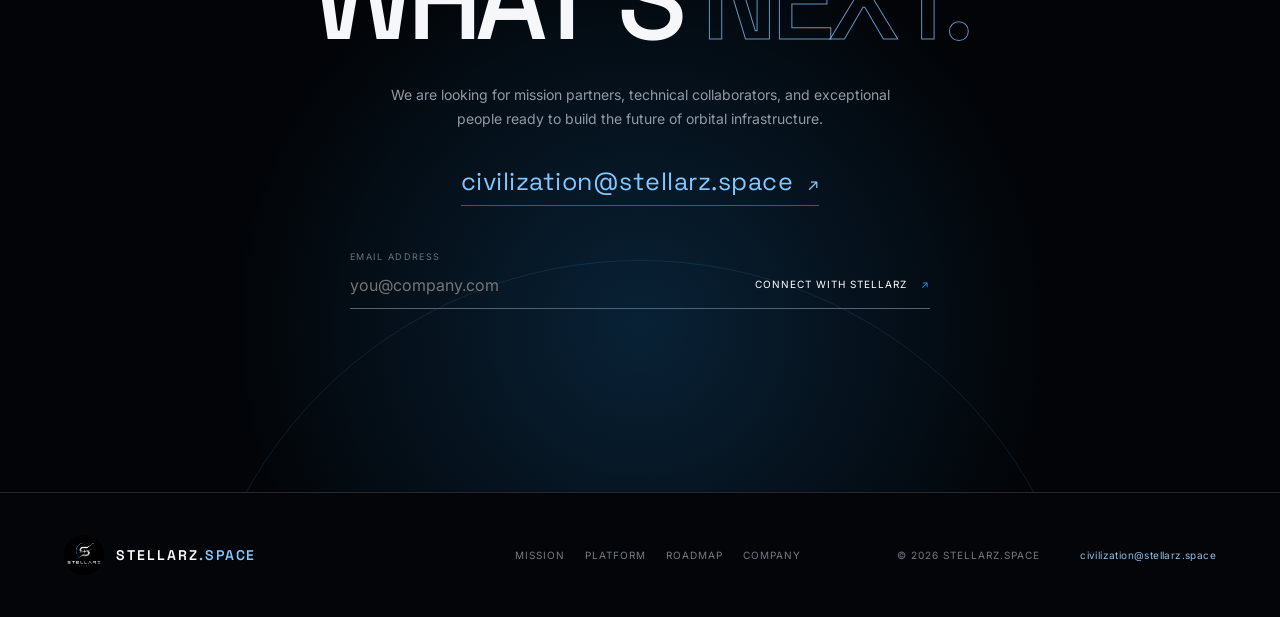
==== commit 9b806ffd: "Updates_18_Jun_2026" ====
--- a/index.html
+++ b/index.html
@@ -5,10 +5,25 @@
   <meta name="viewport" content="width=device-width, initial-scale=1.0">
   <meta name="description" content="Stellarz.space is building intelligent infrastructure beyond Earth.">
   <title>Stellarz.space | Intelligence Beyond Earth</title>
+  <meta property="og:title" content="Stellarz.space | Intelligence Beyond Earth">
+  <meta property="og:description" content="Stellarz.space is building intelligent infrastructure beyond Earth.">
+  <meta property="og:type" content="website">
+  <meta property="og:url" content="https://stellarz.space/">
+  <meta property="og:image" content="https://stellarz.space/assets/stellarz-logo.png">
+  <meta property="og:image:width" content="1254">
+  <meta property="og:image:height" content="1254">
+  <meta property="og:image:alt" content="Stellarz.space logo">
+  <meta name="twitter:card" content="summary_large_image">
+  <meta name="twitter:title" content="Stellarz.space | Intelligence Beyond Earth">
+  <meta name="twitter:description" content="Stellarz.space is building intelligent infrastructure beyond Earth.">
+  <meta name="twitter:image" content="https://stellarz.space/assets/stellarz-logo.png">
+  <link rel="icon" type="image/png" href="assets/stellarz-logo.png">
+  <link rel="apple-touch-icon" href="assets/stellarz-logo.png">
   <link rel="preconnect" href="https://fonts.googleapis.com">
   <link rel="preconnect" href="https://fonts.gstatic.com" crossorigin>
   <link href="https://fonts.googleapis.com/css2?family=Inter:wght@400;500;600&family=Space+Grotesk:wght@400;500;600;700&display=swap" rel="stylesheet">
   <link rel="stylesheet" href="styles.css">
+  <meta name="msvalidate.01" content="B19B8858077C8D6286FB2FC5845E2E1E" />
 </head>
 <body>
   <div class="noise"></div>
